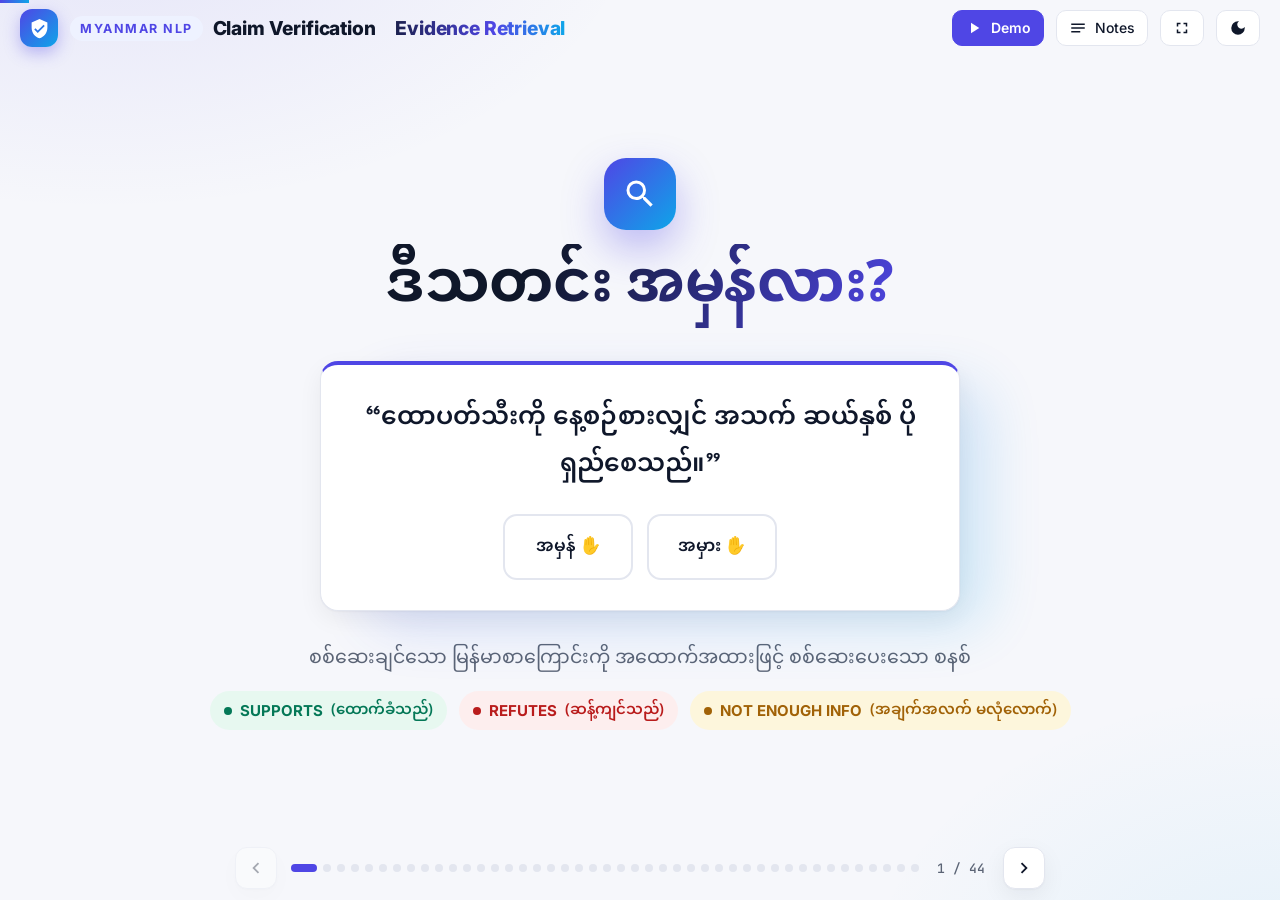
==== web/static/presentation.html @ 0f5d78f2 "update pipeline B slides" ====
<!doctype html>
<html lang="my">
<head>
  <meta charset="utf-8">
  <meta name="viewport" content="width=device-width, initial-scale=1">
  <title>Project Story · MNLP</title>
  <link rel="preconnect" href="https://fonts.googleapis.com">
  <link rel="preconnect" href="https://fonts.gstatic.com" crossorigin>
  <link href="https://fonts.googleapis.com/css2?family=Inter:wght@400;500;600;700;800&family=Noto+Sans+Myanmar:wght@400;500;600;700&family=JetBrains+Mono:wght@400;500&display=swap" rel="stylesheet">
  <link rel="icon" href="data:image/svg+xml,<svg xmlns='http://www.w3.org/2000/svg' viewBox='0 0 32 32'><rect width='32' height='32' rx='8' fill='%234f46e5'/><path d='M16 6l-8 3.5v5.2c0 4.8 3.4 9.3 8 10.3 4.6-1 8-5.5 8-10.3V9.5zm-1.8 13.4-3.4-3.4 1.2-1.2 2.2 2.2 5.4-5.4 1.2 1.2z' fill='white'/></svg>">
  <style>
    :root {
      --bg: #f6f7fb;
      --bg-glow-1: rgba(79, 70, 229, .10);
      --bg-glow-2: rgba(14, 165, 233, .08);
      --surface: #ffffff;
      --surface-2: #f1f3f9;
      --border: #e3e6ef;
      --text: #0f172a;
      --muted: #5b6475;
      --accent: #4f46e5;
      --accent-2: #0ea5e9;
      --accent-soft: #eef2ff;
      --sup: #047857;  --sup-bg: #e7f8f0;
      --ref: #b91c1c;  --ref-bg: #fdeeee;
      --nei: #a16207;  --nei-bg: #fdf6dc;
      --shadow: 0 1px 2px rgba(15, 23, 42, .04), 0 8px 24px rgba(15, 23, 42, .06);
      --radius: 18px;
      --mm: "Noto Sans Myanmar", "Myanmar Text", "Padauk", sans-serif;
      --mono: "JetBrains Mono", ui-monospace, Consolas, monospace;
      color-scheme: light;
    }
    @media (prefers-color-scheme: dark) {
      :root:not([data-theme="light"]) {
        --bg: #0b0e17; --bg-glow-1: rgba(129, 140, 248, .16); --bg-glow-2: rgba(56, 189, 248, .10);
        --surface: #141826; --surface-2: #1b2032; --border: #262c40;
        --text: #e8ebf4; --muted: #9aa3b8;
        --accent: #8b93ff; --accent-2: #38bdf8; --accent-soft: #1f2347;
        --sup: #34d399; --sup-bg: #0e2a22; --ref: #f87171; --ref-bg: #2c1518; --nei: #facc15; --nei-bg: #2a2410;
        --shadow: 0 1px 2px rgba(0, 0, 0, .3), 0 10px 30px rgba(0, 0, 0, .35);
        color-scheme: dark;
      }
    }
    :root[data-theme="dark"] {
      --bg: #0b0e17; --bg-glow-1: rgba(129, 140, 248, .16); --bg-glow-2: rgba(56, 189, 248, .10);
      --surface: #141826; --surface-2: #1b2032; --border: #262c40;
      --text: #e8ebf4; --muted: #9aa3b8;
      --accent: #8b93ff; --accent-2: #38bdf8; --accent-soft: #1f2347;
      --sup: #34d399; --sup-bg: #0e2a22; --ref: #f87171; --ref-bg: #2c1518; --nei: #facc15; --nei-bg: #2a2410;
      --shadow: 0 1px 2px rgba(0, 0, 0, .3), 0 10px 30px rgba(0, 0, 0, .35);
      color-scheme: dark;
    }

    * { box-sizing: border-box; }
    html, body { margin: 0; height: 100%; }
    body {
      font-family: Inter, var(--mm), system-ui, sans-serif;
      background: var(--bg);
      background-image:
        radial-gradient(900px 500px at 8% -10%, var(--bg-glow-1), transparent 60%),
        radial-gradient(700px 500px at 100% 110%, var(--bg-glow-2), transparent 60%);
      background-attachment: fixed;
      color: var(--text);
      font-size: 16px; line-height: 1.6;
      overflow: hidden;
      -webkit-font-smoothing: antialiased;
    }
    .mm, [lang="my"] { font-family: var(--mm); }
    svg { width: 1em; height: 1em; fill: currentColor; flex-shrink: 0; }
    a { color: inherit; }

    /* ---------- top bar ---------- */
    .topbar {
      position: fixed; inset: 0 0 auto 0; z-index: 20; height: 56px;
      display: flex; align-items: center; gap: 12px; padding: 0 20px;
    }
    .brand { display: flex; align-items: center; gap: 12px; min-width: 0; text-decoration: none; letter-spacing: -.01em; }
    .brand-mark { width: 38px; height: 38px; flex: none; border-radius: 12px; display: grid; place-items: center; color: #fff; font-size: 21px;
      background: linear-gradient(135deg, var(--accent), var(--accent-2)); box-shadow: 0 6px 16px rgba(79, 70, 229, .35); transition: transform .2s; }
    .brand:hover .brand-mark { transform: rotate(-6deg) scale(1.05); }
    .brand-text { display: flex; align-items: center; gap: 10px; min-width: 0; }
    .brand-tag { flex: none; font: 700 12.5px Inter, sans-serif; letter-spacing: .12em; text-transform: uppercase; color: var(--accent);
      padding: 5px 10px; border-radius: 999px; background: var(--accent-soft); }
    .brand-name { font: 800 clamp(17px, 1.5vw, 21px) Inter, sans-serif; white-space: nowrap; overflow: hidden; text-overflow: ellipsis;
      background: linear-gradient(90deg, var(--text) 0%, var(--text) 45%, var(--accent) 80%, var(--accent-2)); -webkit-background-clip: text; background-clip: text; color: transparent; }
    .brand-name i { font-style: normal; font-weight: 500; opacity: .7; }
    @media (max-width: 760px) { .brand-name { display: none; } }
    .topbar .spacer { flex: 1; }
    .tb-btn {
      height: 36px; min-width: 36px; padding: 0 12px; border-radius: 10px; border: 1px solid var(--border);
      background: var(--surface); color: var(--text); font: inherit; font-size: 14px; font-weight: 500;
      display: inline-flex; align-items: center; justify-content: center; gap: 8px; cursor: pointer; text-decoration: none;
      transition: border-color .15s, color .15s;
    }
    .tb-btn:hover { border-color: var(--accent); color: var(--accent); }
    .tb-btn.demo-btn { background: var(--accent); border-color: var(--accent); color: #fff; font-weight: 600; }
    .tb-btn.demo-btn:hover { color: #fff; filter: brightness(1.08); }
    .tb-btn[aria-pressed="true"] { background: var(--accent-soft); color: var(--accent); border-color: var(--accent); }
    .tb-btn svg { font-size: 18px; }
    .i-sun { display: none; }
    :root[data-theme="dark"] .i-sun { display: block; }
    :root[data-theme="dark"] .i-moon { display: none; }
    .hide-sm { display: inline; }

    /* ---------- progress ---------- */
    .progress { position: fixed; inset: 0 0 auto 0; height: 3px; z-index: 30; background: transparent; }
    .progress > i { display: block; height: 100%; width: 0; background: linear-gradient(90deg, var(--accent), var(--accent-2)); transition: width .4s ease; }

    /* ---------- deck ---------- */
    .deck { position: fixed; inset: 56px 0 64px 0; }
    .slide {
      position: absolute; inset: 0; overflow-y: auto; overscroll-behavior: contain;
      display: flex; padding: 16px 40px 24px;
      opacity: 0; visibility: hidden; transform: translateX(24px);
      transition: opacity .45s ease, transform .45s ease, visibility 0s linear .45s;
    }
    .slide.before { transform: translateX(-24px); }
    .slide.active { opacity: 1; visibility: visible; transform: none; transition: opacity .45s ease, transform .45s ease, visibility 0s; }
    .frame { width: 100%; min-width: 0; max-width: 1160px; margin: auto; overflow-wrap: anywhere; }

    .kicker {
      display: inline-flex; align-items: center; gap: 8px;
      font-size: 12px; font-weight: 700; letter-spacing: .12em; text-transform: uppercase; color: var(--accent);
      background: var(--accent-soft); padding: 6px 12px; border-radius: 999px; margin-bottom: 14px;
    }
    h1, h2, h3 { margin: 0; letter-spacing: -.01em; }
    h2.title { font-family: var(--mm); font-size: clamp(26px, 3.4vw, 42px); line-height: 1.55; font-weight: 700; margin-bottom: 8px; }
    .lead { font-family: var(--mm); color: var(--muted); font-size: clamp(16px, 1.5vw, 19px); line-height: 1.9; margin: 0 0 28px; max-width: 760px; }

    .card {
      background: var(--surface); border: 1px solid var(--border); border-radius: var(--radius);
      box-shadow: var(--shadow); padding: 22px;
    }
    .grid { display: grid; gap: 18px; }
    .g2 { grid-template-columns: repeat(2, minmax(0, 1fr)); }
    .g3 { grid-template-columns: repeat(3, minmax(0, 1fr)); }
    .g4 { grid-template-columns: repeat(4, minmax(0, 1fr)); }

    .ico {
      width: 48px; height: 48px; border-radius: 14px; display: grid; place-items: center; font-size: 24px;
      background: var(--accent-soft); color: var(--accent); flex: none;
    }
    .ico.sup { background: var(--sup-bg); color: var(--sup); }
    .ico.ref { background: var(--ref-bg); color: var(--ref); }
    .ico.nei { background: var(--nei-bg); color: var(--nei); }
    .card h3 { font-family: var(--mm); font-size: 18px; line-height: 1.8; font-weight: 700; margin: 12px 0 4px; }
    .card p { font-family: var(--mm); color: var(--muted); margin: 0; line-height: 1.9; }

    .label {
      display: inline-flex; align-items: center; gap: 8px; padding: 6px 14px; border-radius: 999px;
      font-family: var(--mm); font-weight: 600; font-size: 15px; line-height: 1.8;
    }
    .label::before { content: ""; width: 8px; height: 8px; border-radius: 50%; background: currentColor; }
    .label.sup { background: var(--sup-bg); color: var(--sup); }
    .label.ref { background: var(--ref-bg); color: var(--ref); }
    .label.nei { background: var(--nei-bg); color: var(--nei); }

    .pill { font-family: var(--mono); font-size: 12.5px; padding: 3px 9px; border-radius: 7px; background: var(--surface-2); border: 1px solid var(--border); white-space: nowrap; }
    .claim {
      font-family: var(--mm); font-size: clamp(18px, 2vw, 24px); font-weight: 600; line-height: 1.9;
    }
    .quote { font-family: var(--mm); line-height: 1.95; padding: 14px 18px; border-radius: 12px; background: var(--surface-2); }
    .callout {
      display: flex; gap: 16px; align-items: center; margin-top: 22px; padding: 18px 22px; border-radius: var(--radius);
      background: var(--accent-soft); color: var(--text); font-family: var(--mm); line-height: 1.9;
    }
    .callout .ico { background: var(--accent); color: #fff; }
    .meta { color: var(--muted); font-size: 14px; }

    /* ---------- slide 1: hero + question ---------- */
    .hero { text-align: center; padding: 20px 0; }
    .hero .badge-ico {
      width: 88px; height: 88px; margin: 6px auto 22px; border-radius: 26px; display: grid; place-items: center; font-size: 44px; color: #fff;
      background: linear-gradient(135deg, var(--accent), var(--accent-2)); box-shadow: 0 18px 40px rgba(79, 70, 229, .35);
    }
    .hero h1 { font-family: var(--mm); font-size: clamp(36px, 5vw, 64px); line-height: 1.5; font-weight: 700;
      background: linear-gradient(120deg, var(--text) 30%, var(--accent)); -webkit-background-clip: text; background-clip: text; color: transparent; }
    .hero .lead { margin: 10px auto 30px; text-align: center; }
    .label .en { font-family: Inter, sans-serif; font-weight: 700; }
    .hero .labels { display: flex; flex-wrap: wrap; gap: 12px; justify-content: center; }

    .hero-split { display: flex; flex-direction: column; align-items: center; gap: 30px; padding: 4px 0; }
    .hero-split .badge-ico { width: 72px; height: 72px; font-size: 36px; border-radius: 22px; margin: 4px auto 14px; }
    .hero-split h1 { font-size: clamp(34px, 4.6vw, 58px); }
    .hero-split .lead { margin: 0 auto 14px; }
    .hero-split .poll { width: 100%; max-width: 640px; }

    .poll { position: relative; text-align: center; }
    .poll::before { content: ""; position: absolute; inset: 10% -4% -6% 8%; border-radius: 28px; z-index: 0;
      background: linear-gradient(135deg, var(--accent), var(--accent-2)); opacity: .18; filter: blur(28px); }
    .poll .card { position: relative; z-index: 1; padding: 30px 28px; border-top: 4px solid var(--accent); }
    .poll .kicker { margin-bottom: 18px; }
    .poll .claim { font-size: clamp(19px, 2vw, 25px); }
    .votes { display: flex; gap: 14px; justify-content: center; margin-top: 24px; flex-wrap: wrap; }
    .vote {
      min-width: 130px; padding: 12px 20px; border-radius: 14px; border: 2px solid var(--border); background: var(--surface);
      font: 600 17px var(--mm); color: var(--text); cursor: pointer; transition: transform .15s, border-color .15s, background .15s;
    }
    .vote:hover { transform: translateY(-2px); }
    .vote.yes.on { border-color: var(--sup); background: var(--sup-bg); color: var(--sup); }
    .vote.no.on { border-color: var(--ref); background: var(--ref-bg); color: var(--ref); }
    .poll .hint { font-family: var(--mm); font-size: 14px; color: var(--muted); margin: 20px 0 0; }
    .slide.active .poll .card { animation: poll-in .7s .15s cubic-bezier(.2, .8, .2, 1) both; }
    @keyframes poll-in { from { opacity: 0; transform: translateY(16px); } to { opacity: 1; transform: none; } }
    @media (prefers-reduced-motion: reduce) { .slide.active .poll .card { animation: none; } }

    /* ---------- slide 2: feed ---------- */
    .feed { display: grid; grid-template-columns: minmax(0, 1.65fr) minmax(0, 1fr); gap: 56px; align-items: center; margin-top: 18px; }
    .feed-posts { display: grid; gap: 22px; }
    .fpost { display: flex; align-items: center; gap: 28px; padding: 24px 32px; border-radius: 14px; background: var(--surface-2);
      transition: transform .25s ease; }
    .fpost:hover { transform: translateX(4px); }
    .fpost-ico { width: 84px; height: 84px; border-radius: 50%; display: grid; place-items: center; flex: none; font-size: 40px;
      background: #1e2a4a; color: #f4b942; }
    .fpost-src { display: block; font: 600 15px Inter, var(--mm); color: var(--muted); }
    .fpost-claim { font-family: var(--mm); font-size: clamp(18px, 1.9vw, 23px); font-weight: 700; line-height: 1.9; }
    .feed-qs { list-style: none; margin: 0; padding: 0; display: grid; gap: 22px; }
    .feed-qs li { display: flex; align-items: center; gap: 22px; font-family: var(--mm); font-size: clamp(18px, 1.9vw, 23px); line-height: 1.7; }
    .feed-qs li::before { content: ""; width: 22px; height: 22px; border-radius: 50%; flex: none; background: var(--dot); }
    .feed-qs .sup { --dot: #2f9466; } .feed-qs .ref { --dot: #d65a40; } .feed-qs .nei { --dot: #6b7487; }
    .feed-note { margin: 34px 0 0; font-family: var(--mm); font-style: italic; font-size: 18px; line-height: 1.8; color: #b5761a; }
    :root[data-theme="dark"] .fpost-ico { background: #2a3760; }
    :root[data-theme="dark"] .feed-note { color: #e0a54a; }
    @media (max-width: 900px) { .feed { grid-template-columns: minmax(0, 1fr); gap: 32px; } }
    @media (max-width: 640px) { .fpost { padding: 16px; gap: 16px; } .fpost-ico { width: 60px; height: 60px; font-size: 28px; } }

    /* ---------- slide 5: steps ---------- */
    .steps { display: grid; grid-template-columns: repeat(4, minmax(0, 1fr)); gap: 18px; position: relative; }
    .step { position: relative; }
    .step .num {
      position: absolute; top: 16px; right: 18px; font: 800 34px var(--mm); color: var(--border); line-height: 1;
    }
    .step:not(:last-child)::after {
      content: ""; position: absolute; top: 46px; right: -16px; width: 14px; height: 14px; z-index: 2;
      border-top: 2px solid var(--accent); border-right: 2px solid var(--accent); transform: rotate(45deg);
    }

    /* ---------- slide 6: task ---------- */
    .task { display: grid; grid-template-columns: minmax(0, 1fr) auto minmax(0, 1.2fr); gap: 22px; align-items: center; }
    .task .inputs { display: grid; gap: 16px; }
    .task .engine {
      width: 110px; height: 110px; border-radius: 50%; display: grid; place-items: center; text-align: center;
      background: linear-gradient(135deg, var(--accent), var(--accent-2)); color: #fff; font: 700 16px var(--mm);
      box-shadow: 0 16px 36px rgba(79, 70, 229, .3);
    }
    .task .outputs { display: grid; gap: 12px; }
    .out { display: grid; grid-template-columns: 210px 1fr; gap: 18px; align-items: center; padding: 14px 18px; }
    .out .badge { padding: 8px 14px; border-radius: 8px; font: 800 17px Inter, sans-serif; letter-spacing: .02em; text-transform: uppercase; white-space: nowrap; }
    .out.sup .badge { background: var(--sup-bg); color: var(--sup); }
    .out.ref .badge { background: var(--ref-bg); color: var(--ref); }
    .out.nei .badge { background: var(--nei-bg); color: var(--nei); }
    .out .lbl { font-family: var(--mm); font-size: 17px; color: var(--text); }
    .tag { font-size: 11px; font-weight: 700; letter-spacing: .1em; text-transform: uppercase; color: var(--muted); }

    /* ---------- slide 7: data ---------- */
    .stat .big { font: 800 clamp(40px, 5vw, 60px) var(--mm); line-height: 1.9; padding: 4px 0 2px; margin-bottom: 4px;
      background: linear-gradient(120deg, var(--accent), var(--accent-2)); -webkit-background-clip: text; background-clip: text; color: transparent; }
    .stat .lbl { font-family: var(--mm); color: var(--muted); }
    .bars { display: grid; gap: 10px; }
    .bar { display: grid; grid-template-columns: 120px 1fr 32px; gap: 12px; align-items: center; font-family: var(--mm); }
    .bar .track { height: 12px; border-radius: 99px; background: var(--surface-2); overflow: hidden; }
    .bar .fill { height: 100%; border-radius: 99px; background: linear-gradient(90deg, var(--accent), var(--accent-2)); width: 0; transition: width 1s cubic-bezier(.2, .8, .2, 1); }
    .bar b { text-align: right; font-variant-numeric: tabular-nums; }

    /* ---------- data files (one per slide) ---------- */
    .pill.fn { font-size: .55em; vertical-align: middle; padding: 4px 12px; border-radius: 10px; color: var(--accent); background: var(--accent-soft); border-color: transparent; }
    .df { display: grid; grid-template-columns: minmax(0, 300px) minmax(0, 1fr); gap: 32px; align-items: center; margin-top: 18px; }
    .df-hero { text-align: center; padding: 36px 24px; }
    .df-ico { width: 104px; height: 104px; margin: 0 auto 14px; border-radius: 30px; display: grid; place-items: center; font-size: 52px; color: #fff;
      background: linear-gradient(135deg, var(--accent), var(--accent-2)); box-shadow: 0 16px 36px rgba(79, 70, 229, .3); }
    .df-hero.sup .df-ico { background: linear-gradient(135deg, #059669, #34d399); box-shadow: 0 16px 36px rgba(5, 150, 105, .3); }
    .df-hero.ref .df-ico { background: linear-gradient(135deg, #dc2626, #fb7185); box-shadow: 0 16px 36px rgba(220, 38, 38, .3); }
    .df-word { font: 700 30px var(--mm); line-height: 1.8; }
    .df-count { font-family: var(--mm); color: var(--muted); }
    .df-lead { font-family: var(--mm); font-size: clamp(19px, 2vw, 24px); font-weight: 600; line-height: 1.9; margin: 0 0 16px; }
    .df-pts { list-style: none; margin: 0; padding: 0; display: grid; gap: 10px; }
    .df-pts li { display: flex; gap: 12px; align-items: flex-start; font-family: var(--mm); font-size: 17px; line-height: 1.9; }
    .df-pts svg { color: var(--sup); font-size: 20px; margin-top: 7px; }
    .df-table { padding: 0; overflow-x: auto; }
    .df-table table { width: 100%; border-collapse: collapse; }
    .df-table th { text-align: left; font: 600 12.5px var(--mono); color: var(--accent); background: var(--accent-soft); padding: 10px 14px; white-space: nowrap; }
    .df-table td { font-family: var(--mm); font-size: 15px; line-height: 1.9; padding: 12px 14px; vertical-align: top; }
    .df-table td:first-child { font: 500 13px var(--mono); white-space: nowrap; }
    .df-table .q { font: 700 20px Inter; color: var(--ref); }
    .label.sm { padding: 0 8px; font-size: 11.5px; font-family: Inter; line-height: 1.9; white-space: nowrap; }
    .label.sm::before { width: 6px; height: 6px; }
    @media (max-width: 980px) { .df { grid-template-columns: minmax(0, 1fr); gap: 20px; } .df-hero { padding: 24px; } }

    /* ---------- slide 9: roadmap ---------- */
    .road { display: grid; grid-template-columns: repeat(3, minmax(0, 1fr)); gap: 18px; counter-reset: r; }
    .road .card { position: relative; padding-top: 26px; }
    .road .n { font: 800 13px Inter; letter-spacing: .1em; color: var(--accent); }
    .road h3 { font-family: Inter, var(--mm); font-size: 22px; }
    .road .sub { font-family: var(--mm); font-weight: 600; color: var(--text); margin-bottom: 4px; }

    /* ---------- slides 9-11: cases ---------- */
    .case { display: grid; grid-template-columns: minmax(0, 1fr) minmax(0, 1.25fr); gap: 18px; }
    .case .src { display: flex; align-items: center; gap: 12px; margin-bottom: 14px; }
    .case .src b { font-family: var(--mm); }
    .case .verdict { display: flex; flex-direction: column; gap: 14px; }
    .case .doc { display: flex; align-items: center; gap: 10px; flex-wrap: wrap; font-family: var(--mm); }
    .case .why { font-family: var(--mm); line-height: 1.9; padding: 14px 18px; border-radius: 12px; }
    .case .why.sup { background: var(--sup-bg); } .case .why.ref { background: var(--ref-bg); } .case .why.nei { background: var(--nei-bg); }
    .conf { display: flex; align-items: center; gap: 12px; }
    .conf .track { flex: 1; height: 8px; border-radius: 99px; background: var(--surface-2); overflow: hidden; }
    .conf .fill { height: 100%; border-radius: 99px; width: 0; transition: width 1s cubic-bezier(.2, .8, .2, 1); }
    .conf.sup .fill { background: var(--sup); } .conf.ref .fill { background: var(--ref); } .conf.nei .fill { background: var(--nei); }
    .conf span { font-family: var(--mono); font-size: 13px; }
    mark { background: var(--ref-bg); color: var(--ref); padding: 0 4px; border-radius: 4px; font-weight: 700; }
    mark.ok { background: var(--sup-bg); color: var(--sup); }

    /* ---------- slides 12-13: pipelines ---------- */
    .phead { display: flex; align-items: flex-start; justify-content: space-between; gap: 16px; flex-wrap: wrap; }
    .score { text-align: right; }
    .score .big { font: 800 44px Inter; line-height: 1; }
    .score.bad .big { color: var(--ref); } .score.good .big { color: var(--sup); }
    .flow { display: flex; gap: 0; align-items: stretch; margin: 6px 0 22px; overflow-x: auto; padding-bottom: 4px; }
    .flow .node { flex: 1; min-width: 120px; padding: 14px 14px; background: var(--surface); border: 1px solid var(--border); border-radius: 14px; box-shadow: var(--shadow); }
    .flow .node b { display: block; font-size: 13.5px; line-height: 1.4; }
    .flow .node > span { display: block; font-family: var(--mm); font-size: 13.5px; color: var(--muted); margin-top: 4px; }
    .flow .arrow { display: grid; place-items: center; color: var(--accent); font-size: 20px; padding: 0 4px; flex: none; }
    .vs { display: grid; gap: 12px; }
    .vs .row { display: flex; align-items: center; gap: 14px; justify-content: space-between; padding: 14px 18px; border-radius: 12px; background: var(--surface-2); }
    .vs .row .claim { font-size: 17px; }
    .nb-box { display: grid; grid-template-columns: minmax(0, 1fr) 160px; gap: 18px; align-items: center; }
    .nb-out { text-align: center; padding: 18px; border-radius: 14px; background: var(--ref-bg); color: var(--ref); font-family: var(--mm); font-weight: 700; }
    .nb-out svg { font-size: 28px; display: block; margin: 0 auto 6px; }
    .topk { display: grid; gap: 10px; }
    .topk .hit { display: grid; grid-template-columns: 26px 92px 1fr 48px; gap: 10px; align-items: center; }
    .topk .rank { width: 26px; height: 26px; border-radius: 8px; display: grid; place-items: center; font-weight: 700; font-size: 13px; background: var(--surface-2); }
    .topk .hit:first-child .rank { background: var(--accent); color: #fff; }
    .topk .track { height: 10px; border-radius: 99px; background: var(--surface-2); overflow: hidden; }
    .topk .fill { height: 100%; width: 0; border-radius: 99px; background: linear-gradient(90deg, var(--accent), var(--accent-2)); transition: width 1s cubic-bezier(.2, .8, .2, 1); }
    .topk .hit b { font-family: var(--mono); font-size: 13px; text-align: right; }
    .rules { list-style: none; margin: 0; padding: 0; display: grid; gap: 8px; counter-reset: rule; }
    .rules li { counter-increment: rule; display: grid; grid-template-columns: 28px 1fr; gap: 12px; align-items: center; font-family: var(--mm); line-height: 1.7; padding: 8px 12px; border-radius: 10px; background: var(--surface-2); }
    .rules li::before { content: counter(rule); width: 28px; height: 28px; border-radius: 8px; display: grid; place-items: center; background: var(--accent-soft); color: var(--accent); font: 700 13px Inter; }
    .sec-t { font-size: 12px; font-weight: 700; letter-spacing: .1em; text-transform: uppercase; color: var(--muted); margin: 0 0 12px; font-family: Inter, var(--mm); }

    /* ---------- slide 15: why hard ---------- */
    .hard .card { display: flex; flex-direction: column; }
    .hard .demo { margin: 14px 0; padding: 14px; border-radius: 12px; background: var(--surface-2); font-family: var(--mm); line-height: 1.9; }
    .hard .demo code { font-family: var(--mono); font-size: 12.5px; display: block; line-height: 1.7; color: var(--muted); }
    .hard .seg span { display: inline-block; padding: 0 6px; margin: 2px; border-radius: 6px; background: var(--accent-soft); color: var(--accent); }
    .hard .fix { margin-top: auto; display: flex; gap: 10px; align-items: flex-start; font-family: var(--mm); font-size: 14.5px; line-height: 1.8; padding: 12px 14px; border-radius: 12px; background: var(--sup-bg); color: var(--text); }
    .hard .fix svg { color: var(--sup); font-size: 18px; margin-top: 5px; }

    /* ---------- problem → goal (illustrated) ---------- */
    .pg { display: grid; grid-template-columns: minmax(0, 1fr) auto minmax(0, 1fr); gap: 18px; align-items: stretch; margin-top: 18px; }
    .pg-card { display: flex; flex-direction: column; padding: 0; overflow: hidden; transition: transform .3s ease, box-shadow .3s ease; }
    .pg-card:hover { transform: translateY(-4px); box-shadow: 0 2px 4px rgba(15, 23, 42, .05), 0 18px 40px rgba(15, 23, 42, .12); }
    .pg-art { padding: 14px; background: linear-gradient(180deg, var(--accent-soft), transparent); }
    .pg-card.prob .pg-art { background: linear-gradient(180deg, var(--ref-bg), transparent); }
    .pg-art img { display: block; width: 100%; max-width: 100%; height: auto; aspect-ratio: 1276 / 804; object-fit: contain;
      border-radius: 14px; background: #fff; box-shadow: 0 1px 2px rgba(15, 23, 42, .06), 0 8px 22px rgba(15, 23, 42, .08);
      transition: transform .5s ease; }
    .pg-card:hover .pg-art img { transform: scale(1.02); }
    .slide.active .pg-art img { animation: pg-in .7s cubic-bezier(.2, .8, .2, 1) both; }
    .slide.active .pg-card.goal .pg-art img { animation-delay: .15s; }
    @keyframes pg-in { from { opacity: 0; transform: translateY(10px) scale(.98); } to { opacity: 1; transform: none; } }
    .pg-body { padding: 16px 22px 22px; flex: 1; }
    .pg-tag { display: inline-flex; align-items: center; gap: 8px; font: 700 13px var(--mm); margin-bottom: 4px; padding: 2px 12px; border-radius: 999px; }
    .pg-tag svg { font-size: 16px; }
    .pg-card.prob .pg-tag { color: var(--ref); background: var(--ref-bg); } .pg-card.goal .pg-tag { color: var(--sup); background: var(--sup-bg); }
    .pg-body p { font-family: var(--mm); font-size: clamp(15px, 1.35vw, 17px); line-height: 2; margin: 6px 0 0; color: var(--text); }
    .pg-body p b { color: var(--accent); font-weight: 700; }
    .pg-arrow { display: grid; place-items: center; }
    .pg-arrow span { width: 52px; height: 52px; border-radius: 50%; display: grid; place-items: center; color: #fff; font-size: 26px;
      background: linear-gradient(135deg, var(--accent), var(--accent-2)); box-shadow: 0 12px 28px rgba(79, 70, 229, .3); }
    @media (prefers-reduced-motion: reduce) { .slide.active .pg-art img { animation: none; } .pg-card, .pg-art img { transition: none; } }
    @media (max-width: 900px) { .pg { grid-template-columns: minmax(0, 1fr); } .pg-arrow span { transform: rotate(90deg); } }

    .tau { font-family: "Cambria Math", Cambria, "Times New Roman", serif; font-style: italic; font-weight: inherit; text-transform: none; letter-spacing: 0; }
    /* ---------- RAG deep-dive (Part 2) ---------- */
    .rg-head { display: flex; align-items: flex-start; justify-content: space-between; gap: 16px 24px; margin-bottom: 18px; }
    .rg-head > div:first-child { flex: 1; min-width: 0; }
    .rg-head > .rg-stage, .rg-head > .rg-rag { flex: none; margin-top: 4px; }
    .rg-head .lead { margin-bottom: 0; max-width: none; }
    .rg-stage { display: inline-flex; gap: 4px; padding: 4px; border-radius: 999px; background: var(--surface); border: 1px solid var(--border); box-shadow: var(--shadow); }
    .rg-stage > span { font: 700 11px Inter, sans-serif; letter-spacing: .08em; text-transform: uppercase; padding: 6px 12px; border-radius: 999px; color: var(--muted); white-space: nowrap; }
    .rg-stage > span.on { color: #fff; background: linear-gradient(135deg, var(--accent), var(--accent-2)); }
    .rg-rag { display: inline-flex; gap: 8px; }
    .rg-rag span { width: 34px; height: 34px; border-radius: 50%; display: grid; place-items: center; font: 800 14px Inter, sans-serif; color: var(--muted); background: var(--surface); border: 1px solid var(--border); }
    .rg-rag span.on { color: #fff; border-color: transparent; background: linear-gradient(135deg, var(--accent), var(--accent-2)); box-shadow: 0 8px 20px rgba(79, 70, 229, .3); }
    .rg-grad { background: linear-gradient(120deg, var(--accent), var(--accent-2)); -webkit-background-clip: text; background-clip: text; color: transparent; }

    .rg-code { background: #0f172a; color: #e2e8f0; border-radius: var(--radius); padding: 18px 20px; font: 13px/1.75 var(--mono); white-space: pre; overflow-x: auto; box-shadow: var(--shadow); margin: 0; }
    .rg-code .c { color: #94a3b8; }
    .rg-code .k { color: #a5b4fc; }
    .rg-code .f { color: #7dd3fc; }
    .rg-code .r { color: #fca5a5; } .rg-code .s { color: #6ee7b7; } .rg-code .n { color: #fde68a; }
    .rg-code .file { display: block; color: #94a3b8; font-size: 11.5px; letter-spacing: .04em; margin-bottom: 8px; padding-bottom: 8px; border-bottom: 1px solid rgba(148, 163, 184, .2); }
    :root[data-theme="dark"] .rg-code { background: #070a12; border: 1px solid var(--border); }

    .rg-mini { font: 700 11px Inter, var(--mm); letter-spacing: .1em; text-transform: uppercase; color: var(--accent); margin-bottom: 6px; }
    .rg-mm { font-family: var(--mm); line-height: 1.9; }

    /* 1 · intro */
    .rg-intro { display: grid; grid-template-columns: minmax(0, 1.1fr) minmax(0, 1fr); gap: 48px; align-items: center; }
    .rg-intro h1 { font-size: clamp(38px, 5.4vw, 66px); line-height: 1.12; font-weight: 800; letter-spacing: -.025em; margin: 8px 0 0; }
    .rg-intro h1 .rg-grad { display: inline-block; }
    .rg-letters { display: grid; gap: 16px; }
    .rg-letter { display: flex; align-items: center; gap: 18px; padding: 16px 20px; }
    .rg-letter .big { width: 64px; height: 64px; flex: none; border-radius: 20px; display: grid; place-items: center; color: #fff; font: 800 30px Inter, sans-serif;
      background: linear-gradient(135deg, var(--accent), var(--accent-2)); box-shadow: 0 12px 28px rgba(79, 70, 229, .28); }
    .rg-letter b { display: block; font-family: var(--mm); font-size: 17px; line-height: 1.8; }
    .rg-letter div > span { display: block; font-family: var(--mm); color: var(--muted); font-size: 14.5px; line-height: 1.8; }
    .slide.active .rg-letter { animation: rg-up .6s cubic-bezier(.2, .8, .2, 1) both; }
    .slide.active .rg-letter:nth-child(2) { animation-delay: .1s; } .slide.active .rg-letter:nth-child(3) { animation-delay: .2s; }
    @keyframes rg-up { from { opacity: 0; transform: translateY(12px); } to { opacity: 1; transform: none; } }

    /* 2 · four steps */
    .rg-steps { display: grid; grid-template-columns: repeat(4, minmax(0, 1fr)); gap: 18px; margin-top: 8px; }
    .rg-step { position: relative; padding: 20px; }
    .rg-step .top { display: flex; justify-content: space-between; align-items: center; margin-bottom: 10px; }
    .rg-step .no { width: 30px; height: 30px; border-radius: 10px; display: grid; place-items: center; font: 800 14px Inter; background: var(--accent-soft); color: var(--accent); }
    .rg-step .task { font: 700 10.5px Inter; letter-spacing: .12em; color: var(--muted); padding: 3px 8px; border-radius: 6px; background: var(--surface-2); }
    .rg-step h3 { font: 700 19px Inter, var(--mm); margin: 0 0 4px; line-height: 1.5; }
    .rg-step p { margin: 0; }
    .rg-step:not(:last-child)::after { content: ""; position: absolute; top: 50%; right: -15px; width: 12px; height: 12px; z-index: 2;
      border-top: 2px solid var(--accent); border-right: 2px solid var(--accent); transform: translateY(-50%) rotate(45deg); }
    .rg-step.hot { background: linear-gradient(135deg, var(--accent), var(--accent-2)); border-color: transparent; color: #fff; }
    .rg-step.hot p, .rg-step.hot .task { color: rgba(255, 255, 255, .85); }
    .rg-step.hot .task { background: rgba(255, 255, 255, .18); }
    .rg-step.hot .no { background: rgba(255, 255, 255, .22); color: #fff; }
    .rg-example { display: flex; align-items: center; gap: 18px; margin-top: 26px; padding: 20px 24px; }
    .rg-example .claim { font-size: clamp(19px, 2vw, 24px); }

    /* section dividers */
    .rg-sec { display: grid; grid-template-columns: minmax(0, 1.2fr) minmax(0, 1fr); gap: 44px; align-items: center; }
    .rg-sec.solo { grid-template-columns: minmax(0, 1fr); }
    .rg-sec .num { font: 800 clamp(64px, 9vw, 120px) Inter, sans-serif; line-height: 1; letter-spacing: -.04em; }
    .rg-sec h2 { font: 800 clamp(36px, 5vw, 60px) Inter, sans-serif; letter-spacing: -.02em; margin: 6px 0 10px; }
    .rg-sec .lead { margin-bottom: 18px; }
    .rg-sec .rg-rag { margin-bottom: 22px; }
    .rg-shot { padding: 10px; }
    .rg-shot img { display: block; width: 100%; height: auto; border-radius: 12px; background: #fff; }
    .rg-list { list-style: none; margin: 0; padding: 0; display: grid; gap: 12px; counter-reset: rgl; }
    .rg-list li { counter-increment: rgl; display: flex; align-items: center; gap: 14px; padding: 14px 18px; font-family: var(--mm); font-size: 16.5px; line-height: 1.8; }
    .rg-list li::before { content: counter(rgl); width: 32px; height: 32px; flex: none; border-radius: 10px; display: grid; place-items: center;
      font: 800 14px Inter; color: #fff; background: linear-gradient(135deg, var(--accent), var(--accent-2)); }
    .rg-formula { display: flex; flex-wrap: wrap; align-items: center; gap: 10px; margin-top: 30px; }
    .rg-formula .chip { padding: 10px 18px; border-radius: 12px; background: var(--surface); border: 1px solid var(--border); box-shadow: var(--shadow); font: 600 14.5px Inter; }
    .rg-formula .op { font: 700 20px Inter; color: var(--accent); }
    .rg-formula .chip.out { color: #fff; border-color: transparent; background: linear-gradient(135deg, var(--accent), var(--accent-2)); }

    /* 4 · cosine */
    .rg-two { display: grid; grid-template-columns: minmax(0, 1.05fr) minmax(0, 1fr); gap: 18px; align-items: stretch; }
    .rg-stack { display: grid; gap: 14px; align-content: start; }
    .rg-vec { display: flex; flex-direction: column; }
    .rg-vec svg { width: 100%; height: auto; flex: 1; fill: none; }
    .rg-vec .ax { stroke: var(--border); stroke-width: 1.5; }
    .rg-vec .v1 { stroke: var(--accent); } .rg-vec .v2 { stroke: var(--sup); } .rg-vec .v3 { stroke: var(--muted); }
    .rg-vec .v1, .rg-vec .v2, .rg-vec .v3 { stroke-width: 3; stroke-linecap: round; }
    .rg-vec .h1 { fill: var(--accent); } .rg-vec .h2 { fill: var(--sup); } .rg-vec .h3 { fill: var(--muted); }
    .rg-vec text { font: 600 13px Inter, sans-serif; }
    .rg-vec .t1 { fill: var(--accent); } .rg-vec .t2 { fill: var(--sup); } .rg-vec .t3 { fill: var(--muted); }
    .rg-vec .arc { stroke: var(--accent-2); stroke-width: 1.5; stroke-dasharray: 4 4; }
    .rg-vec .o { fill: var(--text); }
    .slide.active .rg-vec .v1, .slide.active .rg-vec .v2, .slide.active .rg-vec .v3 { stroke-dasharray: 400; animation: rg-draw 1s ease both; }
    .slide.active .rg-vec .v2 { animation-delay: .15s; } .slide.active .rg-vec .v3 { animation-delay: .3s; }
    @keyframes rg-draw { from { stroke-dashoffset: 400; } to { stroke-dashoffset: 0; } }
    .rg-eq { background: var(--accent-soft); border-color: transparent; box-shadow: none; }
    .rg-eq .math { font: 600 clamp(15px, 1.5vw, 19px) var(--mono); color: var(--text); margin: 6px 0 10px; overflow-x: auto; white-space: nowrap; }
    .rg-eq p { font-size: 14.5px; }
    .rg-note { display: flex; gap: 14px; align-items: flex-start; padding: 16px 18px; }
    .rg-note .ico { width: 40px; height: 40px; font-size: 20px; border-radius: 12px; }
    .rg-note p { font-size: 15px; }

    /* 5 · top-k */
    .rg-chart .sec-t { margin-bottom: 18px; }
    .rg-hbars { display: grid; gap: 16px; }
    .rg-hbar { display: grid; grid-template-columns: 82px 1fr 52px; gap: 12px; align-items: center; }
    .rg-hbar .track { height: 30px; border-radius: 10px; background: var(--surface-2); overflow: hidden; }
    .rg-hbar .rg-fill { height: 100%; width: 0; border-radius: 10px; background: color-mix(in srgb, var(--muted) 45%, transparent); transition: width 1s cubic-bezier(.2, .8, .2, 1); }
    .rg-hbar.top .rg-fill { background: linear-gradient(90deg, var(--accent), var(--accent-2)); }
    .rg-hbar b { font: 700 14px var(--mono); text-align: right; }
    .rg-hbar.top b { color: var(--accent); }
    .rg-ok { display: flex; gap: 10px; align-items: center; margin-top: 18px; padding: 12px 14px; border-radius: 12px; background: var(--sup-bg); color: var(--sup); font: 600 15px var(--mm); line-height: 1.8; }
    .rg-ok svg { font-size: 20px; }
    .rg-docs { display: grid; gap: 10px; }
    .rg-doc { display: grid; grid-template-columns: 34px 1fr; gap: 14px; align-items: start; padding: 14px 16px; }
    .rg-doc .rk { width: 34px; height: 34px; border-radius: 10px; display: grid; place-items: center; font: 800 15px Inter; background: var(--surface-2); color: var(--muted); }
    .rg-doc.win { border-color: var(--accent); box-shadow: 0 0 0 3px var(--accent-soft), var(--shadow); }
    .rg-doc.win .rk { background: linear-gradient(135deg, var(--accent), var(--accent-2)); color: #fff; }
    .rg-doc .id { font: 600 12px var(--mono); color: var(--muted); }
    .rg-doc p { color: var(--text); font-size: 15px; line-height: 1.85; }
    .rg-doc mark { background: var(--accent-soft); color: var(--accent); }

    /* 6 · threshold */
    .rg-why { display: grid; grid-template-columns: repeat(2, minmax(0, 1fr)); gap: 18px; margin-bottom: 18px; }
    .rg-why .card { display: flex; gap: 14px; align-items: flex-start; padding: 18px; }
    .rg-why .ico { width: 42px; height: 42px; font-size: 21px; border-radius: 12px; }
    .rg-why p { font-size: 15px; }
    .rg-line { position: relative; padding: 0; overflow: hidden; }
    .rg-zones { position: relative; height: 230px; display: grid; grid-template-columns: 48% 52%; }
    .rg-zones .z { padding: 14px 18px; font: 700 11.5px Inter, var(--mm); letter-spacing: .1em; text-transform: uppercase; }
    .rg-zones .z.nei { background: var(--nei-bg); color: var(--nei); }
    .rg-zones .z.ev { background: var(--accent-soft); color: var(--accent); }
    .rg-tau { position: absolute; top: 0; bottom: 0; left: 48%; border-left: 2px dashed var(--accent); }
    .rg-tau > span { position: absolute; top: 44px; left: 8px; font: 700 13px var(--mono); color: var(--accent); white-space: nowrap; }
    .rg-axis { position: absolute; left: 0; right: 0; top: 150px; height: 2px; background: var(--text); opacity: .7; }
    .rg-pt { position: absolute; top: 150px; transform: translate(-50%, -50%); }
    .rg-pt i { display: block; width: 18px; height: 18px; border-radius: 50%; border: 3px solid var(--surface); box-shadow: 0 0 0 1px var(--border), 0 4px 10px rgba(15, 23, 42, .2); }
    .rg-pt.p1 i { background: var(--nei); } .rg-pt.p2 i { background: var(--accent); } .rg-pt.p3 i { background: var(--ref); }
    .rg-pt .up, .rg-pt .dn { position: absolute; left: 50%; transform: translateX(-50%); text-align: center; white-space: nowrap; }
    .rg-pt .up { bottom: 26px; font: 600 13px/1.7 var(--mm); }
    .rg-pt .dn { top: 24px; font: 600 12px/1.5 var(--mono); color: var(--muted); }
    .rg-pt .dn b { display: block; font-size: 14px; color: var(--text); }
    .rg-pt.p1 .up { color: var(--nei); } .rg-pt.p2 .up { color: var(--accent); } .rg-pt.p3 .up { color: var(--ref); }
    .slide.active .rg-pt { animation: rg-pop .5s cubic-bezier(.2, .8, .2, 1) both; }
    .slide.active .rg-pt.p2 { animation-delay: .15s; } .slide.active .rg-pt.p3 { animation-delay: .3s; }
    @keyframes rg-pop { from { opacity: 0; transform: translate(-50%, -30%); } to { opacity: 1; transform: translate(-50%, -50%); } }
    .rg-ticks { display: flex; justify-content: space-between; padding: 8px 2px 10px; font: 500 12px var(--mono); color: var(--muted); }

    /* 7 · metrics */
    .rg-stats { display: grid; grid-template-columns: repeat(3, minmax(0, 1fr)); gap: 18px; }
    .rg-stat .k { font: 800 13px Inter; letter-spacing: .1em; color: var(--accent); }
    .rg-stat .v { font: 800 clamp(40px, 4.6vw, 58px) Inter, sans-serif; letter-spacing: -.02em; line-height: 1.15; margin: 4px 0 2px; }
    .rg-stat .s { font: 500 13px var(--mm); color: var(--muted); }
    .rg-stat p { margin-top: 10px; color: var(--text); font-size: 15px; }
    .rg-stat.lead-card { background: linear-gradient(135deg, var(--accent), var(--accent-2)); border-color: transparent; color: #fff; }
    .rg-stat.lead-card .k, .rg-stat.lead-card .s, .rg-stat.lead-card p { color: rgba(255, 255, 255, .9); }
    .rg-mrr { display: grid; grid-template-columns: minmax(0, 1fr) minmax(0, 1.2fr); gap: 18px; margin-top: 18px; align-items: stretch; }
    .rg-ranks { display: grid; grid-template-columns: repeat(4, minmax(0, 1fr)); gap: 10px; }
    .rg-ranks div { text-align: center; }
    .rg-ranks small { display: block; font: 500 13px var(--mm); color: var(--muted); margin-bottom: 6px; }
    .rg-ranks b { display: block; padding: 12px 0; border-radius: 12px; font: 800 20px Inter; background: var(--surface-2); }
    .rg-ranks div:first-child b { color: #fff; background: linear-gradient(135deg, var(--accent), var(--accent-2)); }
    .rg-mrr .rg-code { display: flex; align-items: center; justify-content: center; white-space: normal; font-size: clamp(16px, 1.4vw, 20px); font-weight: 600; line-height: 1.6; text-align: center; }

    /* 9 · augmentation */
    .rg-aug { display: grid; grid-template-columns: minmax(0, 1fr) auto minmax(0, 1.4fr); gap: 18px; align-items: stretch; margin-top: 6px; }
    .rg-aug .plus { align-self: center; width: 52px; height: 52px; border-radius: 50%; display: grid; place-items: center; color: #fff; font: 700 28px Inter;
      background: linear-gradient(135deg, var(--accent), var(--accent-2)); box-shadow: 0 12px 28px rgba(79, 70, 229, .3); }
    .rg-aug .card { padding: 24px; }
    .rg-aug .claim { font-size: clamp(18px, 1.9vw, 22px); }
    .rg-sent { font-family: var(--mm); font-size: 17px; line-height: 1.95; padding: 12px 16px; border-radius: 12px; background: var(--surface-2); }
    .rg-sent + .rg-sent { margin-top: 10px; }
    .rg-sent.key { background: var(--sup-bg); }
    .rg-aug .card.c { background: var(--ref-bg); border-color: transparent; }

    /* 11 · rules */
    .rg-rules { display: grid; grid-template-columns: minmax(0, 1.6fr) minmax(0, 1fr); gap: 18px; align-items: start; }
    .rg-table { padding: 0; overflow: hidden; }
    .rg-table table { width: 100%; border-collapse: collapse; }
    .rg-table th { text-align: left; font: 700 12px Inter, var(--mm); letter-spacing: .04em; color: var(--accent); background: var(--accent-soft); padding: 11px 14px; }
    .rg-table td { font-family: var(--mm); font-size: 14.5px; line-height: 1.8; padding: 10px 14px; border-top: 1px solid var(--border); vertical-align: middle; }
    .rg-table td.n { width: 44px; }
    .rg-table td.n span { width: 26px; height: 26px; border-radius: 8px; display: grid; place-items: center; font: 700 12.5px Inter; background: var(--surface-2); }
    .rg-table tr.hit td { background: var(--accent-soft); }
    .rg-table tr.hit td.n span { background: linear-gradient(135deg, var(--accent), var(--accent-2)); color: #fff; }
    .rg-table .label.sm { font-size: 11px; }

    /* 12 · explanation */
    .rg-expl { display: grid; gap: 12px; }
    .rg-row { display: grid; grid-template-columns: 52px 200px 1fr; gap: 18px; align-items: center; padding: 16px 20px; }
    .rg-row .ico { width: 44px; height: 44px; font-size: 22px; border-radius: 13px; }
    .rg-row b { display: block; font: 700 16px var(--mm); line-height: 1.7; }
    .rg-row small { display: block; font: 500 13px var(--mm); color: var(--muted); line-height: 1.7; }
    .rg-row .say { font-family: var(--mm); font-size: 16.5px; line-height: 1.95; }
    .rg-row.final { background: var(--ref-bg); border-color: transparent; }
    .rg-row.final .say { font: 800 20px Inter, var(--mm); color: var(--ref); }
    .slide.active .rg-row { animation: rg-up .5s cubic-bezier(.2, .8, .2, 1) both; }
    .slide.active .rg-row:nth-child(2) { animation-delay: .08s; } .slide.active .rg-row:nth-child(3) { animation-delay: .16s; } .slide.active .rg-row:nth-child(4) { animation-delay: .24s; }

    /* 13 · NB vs RAG */
    .rg-cmp { display: grid; grid-template-columns: minmax(0, .9fr) minmax(0, 1.25fr); gap: 18px; align-items: start; }
    .rg-cols { display: flex; justify-content: space-around; align-items: flex-end; gap: 18px; height: 170px; padding: 0 6px; border-bottom: 2px solid var(--border); }
    .rg-grp { display: flex; align-items: flex-end; gap: 8px; height: 100%; }
    .rg-col { width: 44px; height: 100%; display: flex; flex-direction: column; justify-content: flex-end; align-items: center; }
    .rg-col b { font: 700 12.5px var(--mono); margin-bottom: 4px; }
    .rg-col .rg-fill { width: 100%; height: 0; border-radius: 8px 8px 0 0; background: color-mix(in srgb, var(--muted) 45%, transparent); transition: height 1s cubic-bezier(.2, .8, .2, 1); }
    .rg-col.rag .rg-fill { background: linear-gradient(180deg, var(--accent-2), var(--accent)); }
    .rg-col.rag b { color: var(--accent); }
    .rg-xl { display: flex; justify-content: space-around; font: 600 13px Inter; color: var(--muted); padding-top: 8px; }
    .rg-legend { display: flex; gap: 16px; justify-content: center; margin-top: 10px; font: 500 12.5px Inter; color: var(--muted); }
    .rg-legend span::before { content: ""; display: inline-block; width: 10px; height: 10px; border-radius: 3px; margin-right: 6px; background: color-mix(in srgb, var(--muted) 45%, transparent); }
    .rg-legend span.rag::before { background: var(--accent); }
    .rg-cm { width: 100%; border-collapse: separate; border-spacing: 4px; margin-top: 4px; }
    .rg-cm th { font: 700 11px Inter; color: var(--muted); letter-spacing: .04em; padding: 4px; text-align: center; }
    .rg-cm th:first-child { text-align: left; }
    .rg-cm td { text-align: center; padding: 8px 0; border-radius: 8px; background: var(--surface-2); font: 600 14px var(--mono); color: var(--muted); }
    .rg-cm td.d { background: var(--sup-bg); color: var(--sup); font-weight: 800; }
    .rg-cm td.x { background: var(--ref-bg); color: var(--ref); font-weight: 800; }
    .rg-vs td.b, .rg-vs th.b { background: var(--accent-soft); }
    .rg-vs th.b { color: #fff; background: linear-gradient(135deg, var(--accent), var(--accent-2)); }
    .rg-vs th.a { color: var(--muted); background: var(--surface-2); }
    .rg-vs td:first-child { font-weight: 700; color: var(--text); }
    .rg-vs tr:last-child td { font: 800 15px Inter, var(--mm); }
    .rg-vs tr:last-child td.b { color: var(--accent); }
    .rg-vs tr:last-child td.a { color: var(--ref); }

    /* 14 · limitations */
    .rg-fails { display: grid; grid-template-columns: repeat(2, minmax(0, 1fr)); gap: 18px; }
    .rg-fail { display: flex; flex-direction: column; gap: 14px; padding: 24px; }
    .rg-flip { display: inline-flex; align-items: center; gap: 8px; align-self: flex-start; }
    .rg-flip svg { color: var(--muted); }
    .rg-fail .claim { font-size: clamp(17px, 1.7vw, 20px); }
    .rg-fail .why { font-family: var(--mm); color: var(--muted); line-height: 1.95; margin: 0; }
    .rg-lesson { margin-top: auto; display: flex; gap: 12px; align-items: flex-start; padding: 14px 16px; border-radius: 12px; background: var(--accent-soft); font: 600 15.5px var(--mm); line-height: 1.85; color: var(--text); }
    .rg-lesson svg { color: var(--accent); font-size: 20px; margin-top: 5px; }

    /* 15–16 · quiz */
    .rg-quiz { display: grid; grid-template-columns: repeat(6, minmax(0, 1fr)); gap: 16px; }
    .rg-q { grid-column: span 2; padding: 18px; display: flex; flex-direction: column; }
    .rg-q:nth-child(4) { grid-column: 2 / span 2; }
    .rg-q .qh { display: flex; gap: 12px; align-items: flex-start; margin-bottom: 12px; }
    .rg-q .qn { flex: none; padding: 2px 10px; border-radius: 9px; font: 800 14px Inter; color: #fff; background: linear-gradient(135deg, var(--accent), var(--accent-2)); line-height: 1.9; }
    .rg-q .qt { font: 700 15.5px var(--mm); line-height: 1.85; }
    .rg-opts { list-style: none; margin: 0; padding: 0; display: grid; gap: 6px; }
    .rg-opts li { display: flex; gap: 10px; align-items: flex-start; padding: 6px 10px; border-radius: 10px; border: 1px solid transparent; font: 14px/1.8 var(--mm); color: var(--muted); }
    .rg-opts li b { font: 700 13px Inter; color: var(--accent); line-height: 1.9; }
    .rg-quiz.ask .rg-opts li { cursor: pointer; background: var(--surface-2); transition: border-color .15s, background .15s, color .15s; }
    .rg-quiz.ask .rg-opts li:hover { border-color: var(--accent); color: var(--text); }
    .rg-quiz.ask .rg-opts li.picked { border-color: var(--accent); background: var(--accent-soft); color: var(--text); }
    .rg-opts li.right { background: var(--sup-bg); border-color: var(--sup); color: var(--text); font-weight: 600; }
    .rg-opts li.right b { color: var(--sup); }
    .rg-opts li.right::after { content: "✓"; margin-left: auto; color: var(--sup); font: 800 15px Inter; line-height: 1.9; }
    .rg-because { margin-top: auto; padding-top: 12px; font: 13.5px/1.85 var(--mm); color: var(--text); }
    .rg-because > span { display: block; padding: 8px 12px; border-radius: 10px; background: var(--accent-soft); }

    @media (max-width: 980px) {
      .rg-intro, .rg-sec, .rg-two, .rg-rules, .rg-cmp, .rg-mrr { grid-template-columns: minmax(0, 1fr); }
      .rg-steps { grid-template-columns: repeat(2, minmax(0, 1fr)); }
      .rg-step::after { display: none; }
      .rg-quiz { grid-template-columns: repeat(2, minmax(0, 1fr)); }
      .rg-q, .rg-q:nth-child(4) { grid-column: auto; }
      .rg-aug { grid-template-columns: minmax(0, 1fr); }
      .rg-aug .plus { justify-self: center; }
    }
    @media (max-width: 640px) {
      .rg-steps, .rg-stats, .rg-why, .rg-fails, .rg-quiz { grid-template-columns: minmax(0, 1fr); }
      .rg-head { flex-wrap: wrap; }
      .rg-row { grid-template-columns: 44px 1fr; }
      .rg-row .say { grid-column: 1 / -1; }
      .rg-stage > span { padding: 5px 8px; font-size: 10px; }
      .rg-zones .z { font-size: 10px; padding: 10px; }
      .rg-pt .up { font-size: 11px; }
    }
    @media (prefers-reduced-motion: reduce) {
      .slide.active .rg-letter, .slide.active .rg-row, .slide.active .rg-pt, .slide.active .rg-vec .v1, .slide.active .rg-vec .v2, .slide.active .rg-vec .v3 { animation: none; }
      .rg-hbar .rg-fill, .rg-col .rg-fill { transition: none; }
    }

    /* ---------- Pipeline A deep-dive (Part 1) ---------- */
    .pa-hero h1 { font: 800 clamp(48px, 7vw, 92px) Inter, sans-serif; letter-spacing: -.035em; line-height: 1.05; margin: 6px 0 8px; }
    .pa-hero .sub { font: 500 clamp(17px, 1.7vw, 22px) Inter, sans-serif; color: var(--muted); margin: 0 0 34px; }
    .pa-flow { display: grid; grid-template-columns: repeat(5, minmax(0, 1fr)); gap: 18px; }
    .pa-node { position: relative; padding: 18px; display: flex; flex-direction: column; gap: 6px; }
    .pa-node .tag { font: 700 11px Inter; letter-spacing: .08em; text-transform: uppercase; color: var(--accent); }
    .pa-node b { font: 700 16px/1.35 Inter, sans-serif; }
    .pa-node span { margin-top: auto; padding-top: 10px; border-top: 1px dashed var(--border); font: 500 12.5px Inter; color: var(--muted); }
    .pa-node:not(:last-child)::after { content: ""; position: absolute; top: 50%; right: -15px; width: 12px; height: 12px; z-index: 2;
      border-top: 2px solid var(--accent); border-right: 2px solid var(--accent); transform: translateY(-50%) rotate(45deg); }
    .pa-node.last { background: linear-gradient(135deg, var(--accent), var(--accent-2)); border-color: transparent; color: #fff; }
    .pa-node.last .tag, .pa-node.last span { color: rgba(255, 255, 255, .88); border-color: rgba(255, 255, 255, .3); }
    .slide.active .pa-node { animation: rg-up .55s cubic-bezier(.2, .8, .2, 1) both; }
    .slide.active .pa-node:nth-child(2) { animation-delay: .07s; } .slide.active .pa-node:nth-child(3) { animation-delay: .14s; }
    .slide.active .pa-node:nth-child(4) { animation-delay: .21s; } .slide.active .pa-node:nth-child(5) { animation-delay: .28s; }

    .pa-concept { display: grid; grid-template-columns: minmax(0, 1.3fr) minmax(0, 1fr); gap: 40px; align-items: center; }
    .pa-concept h2 { font: 800 clamp(34px, 4.6vw, 58px) Inter, sans-serif; letter-spacing: -.025em; line-height: 1.12; margin: 8px 0 14px; }
    .pa-concept .lead { margin: 0; }
    .pa-art { display: flex; align-items: center; justify-content: center; gap: 18px; }
    .pa-art .tile { width: 132px; height: 132px; border-radius: 34px; display: grid; place-items: center; font-size: 64px; color: #fff;
      background: linear-gradient(135deg, var(--accent), var(--accent-2)); box-shadow: 0 18px 40px rgba(79, 70, 229, .3); }
    .pa-art .tile.alt { background: var(--surface); color: var(--accent); border: 1px solid var(--border); box-shadow: var(--shadow); }
    .pa-art .plus { font: 800 34px Inter; color: var(--accent); }

    .pa-grid { display: grid; grid-template-columns: minmax(0, 1.15fr) minmax(0, 1fr); gap: 18px; align-items: start; }
    .pa-ba td:nth-child(2) { color: var(--ref); }
    .pa-ba td:nth-child(3) { color: var(--sup); font-weight: 600; }
    .pa-ba td:nth-child(2), .pa-ba td:nth-child(3) { font-size: 17px; white-space: nowrap; }
    .pa-ba td:first-child { font-family: Inter, var(--mm); font-size: 14px; }
    .pa-nfc { background: var(--accent-soft); border-color: transparent; box-shadow: none; font: 13.5px/1.85 var(--mono), var(--mm); }
    .pa-nfc ol { margin: 6px 0 8px; padding-left: 20px; }
    .pa-nfc .warn { color: var(--ref); font-weight: 700; }
    .pa-nfc code { font-family: var(--mono), var(--mm); font-size: 12.5px; display: block; overflow-x: auto; white-space: nowrap; color: var(--muted); }

    .pa-toks { display: flex; flex-wrap: wrap; gap: 8px; align-items: center; }
    .pa-tok { font: 500 17px/1.8 var(--mm); padding: 4px 14px; border-radius: 10px; background: var(--surface); border: 1px solid var(--border); box-shadow: 0 1px 2px rgba(15, 23, 42, .05); }
    .pa-tok.en { font-family: Inter, sans-serif; }
    .pa-tok.hl { background: var(--accent-soft); border-color: var(--accent); color: var(--accent); font-weight: 700; }
    .pa-tok.num { background: var(--nei-bg); border-color: var(--nei); color: var(--nei); font-weight: 700; }
    .pa-tok.drop { background: var(--ref-bg); border-color: transparent; color: var(--ref); text-decoration: line-through; opacity: .85; }
    .pa-arrow { color: var(--accent); font-size: 22px; display: inline-grid; }
    .pa-count { font: 800 18px Inter, sans-serif; padding: 6px 16px; border-radius: 12px; color: #fff; background: linear-gradient(135deg, var(--accent), var(--accent-2)); white-space: nowrap; }
    .pa-seg { padding: 20px 22px; }
    .pa-seg + .pa-seg { margin-top: 16px; }
    .pa-seg .sec-t { margin-bottom: 12px; }
    .pa-sent { display: inline-block; font: 600 19px/1.9 var(--mm); padding: 6px 16px; border-radius: 12px; background: var(--surface-2); margin-bottom: 14px; }
    .pa-rules { display: grid; grid-template-columns: repeat(2, minmax(0, 1fr)); gap: 12px; margin-bottom: 14px; }
    .pa-rule { padding: 12px 16px; border-radius: 12px; background: var(--surface-2); font: 14.5px/1.85 Inter, var(--mm); }
    .pa-rule .rg-mini { margin-bottom: 2px; }
    .pa-rule p { margin: 0; color: var(--muted); font-family: var(--mm); }
    .pa-rule em { font-style: normal; color: var(--ref); font-weight: 700; }

    .pa-filter { display: grid; grid-template-columns: minmax(0, 1.2fr) minmax(0, 1fr) minmax(0, .8fr); gap: 18px; margin-top: 18px; align-items: stretch; }
    .pa-filter ul { list-style: none; margin: 0; padding: 0; display: grid; gap: 6px; }
    .pa-filter li { font: 15px/1.85 var(--mm); padding: 6px 12px; border-radius: 10px; background: var(--surface-2); }
    .pa-filter .keep li { background: var(--sup-bg); color: var(--text); }
    .pa-ba-stat { display: flex; flex-direction: column; justify-content: center; align-items: center; gap: 10px; text-align: center; }
    .pa-ba-stat .n { font: 800 clamp(34px, 3.6vw, 46px) Inter; line-height: 1; }
    .pa-ba-stat small { display: block; font: 700 11px Inter; letter-spacing: .1em; color: var(--muted); margin-top: 6px; }
    .pa-ba-stat .pa-arrow { transform: rotate(90deg); }

    .pa-shot { padding: 10px; }
    .pa-head { align-items: center; margin-bottom: 6px; }
    .pa-head .kicker { margin: 0; }
    .pa-head + .title { margin-bottom: 16px; }
    .lead.pa-sub { max-width: none; margin: -8px 0 16px; }
    .pa-shot img { display: block; width: 100%; height: auto; max-height: calc(100vh - 300px); object-fit: contain; border-radius: 12px; background: #fff; }

    .pa-tfidf { display: grid; grid-template-columns: repeat(3, minmax(0, 1fr)); gap: 18px; margin-top: 18px; }
    .pa-tfidf .card { display: flex; flex-direction: column; gap: 6px; }
    .pa-tfidf .q { font: 700 16px/1.85 var(--mm); }
    .pa-tfidf p { font-size: 14px; }
    .pa-tfidf .ex { margin-top: auto; padding: 10px 12px; border-radius: 10px; background: var(--surface-2); font: 600 15px/1.85 var(--mm); color: var(--accent); }
    .pa-weight { display: flex; align-items: center; gap: 22px; margin-top: 18px; padding: 20px 24px; color: #fff; border: 0;
      background: linear-gradient(135deg, var(--accent), var(--accent-2)); }
    .pa-weight .eq { font: 800 clamp(20px, 2.2vw, 28px) Inter, sans-serif; white-space: nowrap; }
    .pa-weight .mm { font-size: 16px; line-height: 1.85; opacity: .92; }
    .pa-weight .res { margin-left: auto; padding: 8px 16px; border-radius: 12px; background: rgba(255, 255, 255, .18); font: 700 18px/1.8 var(--mm); white-space: nowrap; }

    .pa-fit { display: grid; grid-template-columns: minmax(0, 1fr) minmax(0, 1.15fr) minmax(0, .85fr); gap: 16px; align-items: stretch; }
    .pa-fit .col { display: grid; gap: 14px; align-content: start; }
    .pa-fit .card { padding: 16px 18px; }
    .pa-fit .grams { font: 15px/1.9 var(--mm); color: var(--text); margin: 0; }
    .pa-fit .hot { background: var(--accent-soft); border-color: transparent; box-shadow: none; }
    .pa-fit .big { font: 800 22px Inter; color: var(--accent); }
    .pa-fit .two { display: grid; grid-template-columns: 1fr 1fr; gap: 14px; }
    .pa-fit .note { font: 13.5px/1.7 Inter; color: var(--muted); margin: 0; }
    .pa-mtx { padding: 16px; }
    .pa-mtx table { width: 100%; border-collapse: separate; border-spacing: 3px; }
    .pa-mtx th { font: 600 15px var(--mm); padding: 6px 4px; border-radius: 8px; background: var(--accent-soft); color: var(--accent); }
    .pa-mtx th:first-child { background: none; }
    .pa-mtx td { text-align: center; font: 600 13.5px var(--mono); padding: 8px 4px; border-radius: 8px; background: var(--surface-2); }
    .pa-mtx td:first-child { font: 600 12px Inter; color: var(--muted); background: none; text-align: left; white-space: nowrap; }
    .pa-mtx td.z { color: var(--muted); opacity: .6; }
    .pa-mtx td.h { background: color-mix(in srgb, var(--accent) 22%, var(--surface)); color: var(--accent); }
    .pa-out { display: flex; align-items: center; gap: 14px; margin-top: 16px; padding: 14px 18px; }
    .pa-out .badge { flex: none; padding: 4px 12px; border-radius: 8px; font: 800 11.5px Inter; letter-spacing: .1em; color: #fff; background: linear-gradient(135deg, var(--accent), var(--accent-2)); }
    .pa-out p { margin: 0; font: 15px/1.8 Inter, var(--mm); color: var(--text); }

    .pa-nb { display: grid; grid-template-columns: minmax(0, 1fr) minmax(0, 1.1fr); gap: 18px; align-items: start; }
    .pa-score { text-align: center; padding: 14px 16px; font: 700 clamp(13px, 1.15vw, 16px)/1.6 var(--mono); background: var(--accent-soft); border-color: transparent; box-shadow: none; margin-bottom: 14px; }
    .pa-parts { display: grid; grid-template-columns: repeat(3, minmax(0, 1fr)); gap: 12px; margin-bottom: 14px; }
    .pa-parts .card { padding: 14px 16px; }
    .pa-parts p { font: 13.5px/1.7 Inter; }
    .pa-parts .k { font: 800 15px Inter; color: var(--accent); margin-bottom: 4px; }
    .pa-math { display: grid; gap: 10px; padding: 16px 18px; }
    .pa-math .row { display: grid; gap: 6px; }
    .pa-math .cap { display: flex; gap: 10px; align-items: baseline; font: 600 14.5px/1.6 Inter; }
    .pa-math .cap i { flex: none; width: 22px; height: 22px; border-radius: 7px; display: inline-grid; place-items: center; font: 800 11.5px Inter; font-style: normal; color: #fff; background: linear-gradient(135deg, var(--accent), var(--accent-2)); }
    .pa-math math { display: block; font-size: 18px; padding: 10px 0; text-align: center; border-radius: 12px; background: var(--surface-2); overflow-x: auto; }
    .pa-limit { display: flex; gap: 12px; align-items: flex-start; margin-top: 14px; padding: 14px 18px; border-radius: var(--radius); background: var(--ref-bg); font: 15px/1.75 Inter; }
    .pa-limit svg { color: var(--ref); font-size: 20px; margin-top: 3px; }
    .pa-limit b { color: var(--ref); }

    .pa-eval { display: grid; grid-template-columns: minmax(0, .75fr) minmax(0, 1.2fr) minmax(0, 1.05fr); gap: 18px; align-items: stretch; }
    .pa-big { display: flex; flex-direction: column; justify-content: center; background: var(--ref-bg); border-color: transparent; }
    .pa-big .v { font: 800 clamp(48px, 5.4vw, 72px) Inter, sans-serif; letter-spacing: -.03em; color: var(--ref); line-height: 1.05; }
    .pa-big .s { font: 600 15px Inter; margin-top: 8px; }
    .pa-big .s span { color: var(--muted); font-weight: 500; }
    .pa-cm td { font-size: 16px; padding: 12px 0; }
    .pa-cm th { font-size: 11.5px; }
    .pa-why .vsrow { display: grid; gap: 8px; margin: 8px 0 12px; }
    .pa-why .vsrow div { display: flex; gap: 10px; align-items: center; padding: 8px 12px; border-radius: 10px; background: var(--surface-2); font: 600 15.5px/1.8 Inter, var(--mm); }
    .pa-why .vsrow small { font: 700 11px Inter; letter-spacing: .08em; text-transform: uppercase; color: var(--muted); width: 54px; }
    .pa-why p { color: var(--text); font-size: 14.5px; }
    .pa-why p.mm { color: var(--ref); margin-top: 10px; }
    .pa-next { display: flex; align-items: center; gap: 16px; margin-top: 18px; padding: 18px 22px; border-radius: var(--radius); color: #fff;
      background: linear-gradient(135deg, var(--accent), var(--accent-2)); box-shadow: 0 14px 34px rgba(79, 70, 229, .28); font: 16px/1.6 Inter; }
    .pa-next svg { font-size: 24px; flex: none; }

    @media (max-width: 980px) {
      .pa-flow { grid-template-columns: repeat(2, minmax(0, 1fr)); }
      .pa-node::after { display: none; }
      .pa-concept, .pa-grid, .pa-fit, .pa-nb, .pa-eval, .pa-filter { grid-template-columns: minmax(0, 1fr); }
      .pa-tfidf { grid-template-columns: minmax(0, 1fr); }
      .pa-weight { flex-wrap: wrap; }
      .pa-weight .res { margin-left: 0; }
    }
    @media (max-width: 640px) {
      .pa-flow, .pa-rules, .pa-parts, .pa-fit .two { grid-template-columns: minmax(0, 1fr); }
      .pa-art .tile { width: 96px; height: 96px; font-size: 46px; border-radius: 26px; }
    }
    @media (prefers-reduced-motion: reduce) { .slide.active .pa-node { animation: none; } }

    /* ---------- data files (combined) ---------- */
    .dd-files { display: inline-flex; flex-wrap: wrap; gap: 6px; justify-content: flex-end; }
    .dd { display: grid; grid-template-columns: minmax(0, .95fr) minmax(0, 1.55fr); gap: 16px; align-items: stretch; }
    .dd-right { display: flex; flex-direction: column; gap: 10px; min-width: 0; }
    .dd-pair { display: grid; grid-template-columns: repeat(2, minmax(0, 1fr)); gap: 14px; flex: 1; }
    .dd-file { display: flex; flex-direction: column; gap: 8px; padding: 16px 18px; min-width: 0; }
    .dd-file header { display: flex; align-items: center; gap: 12px; }
    .dd-file header > div { flex: 1; min-width: 0; display: flex; flex-direction: column; align-items: flex-start; gap: 2px; }
    .dd-file header b { font: 700 17px/1.7 var(--mm); }
    .dd-file .pill.fn { font-size: 12px; padding: 2px 9px; }
    .dd-ico { width: 44px; height: 44px; flex: none; border-radius: 14px; display: grid; place-items: center; font-size: 22px; color: #fff;
      background: linear-gradient(135deg, var(--accent), var(--accent-2)); box-shadow: 0 8px 20px rgba(79, 70, 229, .25); }
    .dd-file.sup .dd-ico { background: linear-gradient(135deg, #059669, #34d399); box-shadow: 0 8px 20px rgba(5, 150, 105, .25); }
    .dd-file.ref .dd-ico { background: linear-gradient(135deg, #dc2626, #fb7185); box-shadow: 0 8px 20px rgba(220, 38, 38, .25); }
    .dd-n { flex: none; text-align: right; font: 800 28px/1.5 var(--mm); color: var(--accent); }
    .dd-file.sup .dd-n { color: var(--sup); } .dd-file.ref .dd-n { color: var(--ref); }
    .dd-n small { display: block; font: 600 11.5px/1.4 var(--mm); color: var(--muted); }
    .dd-lead { margin: 0; font: 600 15.5px/1.85 var(--mm); }
    .dd-pts { list-style: none; margin: 0; padding: 0; display: grid; gap: 4px; }
    .dd-pts li { display: flex; gap: 8px; align-items: flex-start; font: 14px/1.85 var(--mm); color: var(--muted); }
    .dd-pts li b { color: var(--text); }
    .dd-pts svg { color: var(--sup); font-size: 16px; margin-top: 5px; }
    .dd-corpus { background: linear-gradient(180deg, var(--accent-soft), var(--surface) 55%); }
    .dd-corpus .dd-ico { width: 56px; height: 56px; font-size: 28px; border-radius: 18px; }
    .dd-corpus .dd-n { font-size: 40px; }
    .dd-shelf { flex: 1; display: grid; grid-template-columns: repeat(7, minmax(0, 1fr)); gap: 6px; align-content: center; padding: 10px 2px; }
    .dd-shelf i { aspect-ratio: 3 / 4; max-height: 34px; border-radius: 5px; background: color-mix(in srgb, var(--accent) 14%, var(--surface)); border: 1px solid color-mix(in srgb, var(--accent) 22%, transparent); position: relative; }
    .dd-shelf i::after { content: ""; position: absolute; left: 22%; right: 22%; top: 30%; height: 2px; border-radius: 2px; background: color-mix(in srgb, var(--accent) 35%, transparent); box-shadow: 0 5px 0 color-mix(in srgb, var(--accent) 35%, transparent), 0 10px 0 color-mix(in srgb, var(--accent) 35%, transparent); }
    .dd-shelf i.on { background: linear-gradient(135deg, var(--accent), var(--accent-2)); border-color: transparent; box-shadow: 0 6px 14px rgba(79, 70, 229, .35); }
    .dd-shelf i.on::after { background: rgba(255, 255, 255, .8); box-shadow: 0 5px 0 rgba(255, 255, 255, .8), 0 10px 0 rgba(255, 255, 255, .8); }
    .slide.active .dd-shelf i { animation: rg-up .4s ease both; }
    .dd-row { margin-top: 0; }
    .dd-row .sec-t { margin: 6px 0 8px; }
    .dd-row dl { margin: 0; display: grid; grid-template-columns: auto 1fr; gap: 6px 12px; padding: 12px 14px; border-radius: 12px; background: var(--surface-2); }
    .dd-row dt { font: 600 11.5px var(--mono); color: var(--accent); padding-top: 4px; }
    .dd-row dd { margin: 0; font: 14px/1.8 var(--mm); }
    .dd-row dd.id, .dd-ex .id { font: 600 12px var(--mono); }
    .dd-ex { margin-top: auto; display: flex; flex-wrap: wrap; align-items: center; gap: 6px 10px; padding: 8px 12px; border-radius: 10px; background: var(--surface-2); }
    .dd-ex .t { flex: 1 1 160px; font: 14px/1.8 var(--mm); }
    .dd-ex .id { color: var(--muted); }
    .dd-ex .q { font: 800 18px Inter; color: var(--ref); }
    .dd-split { display: flex; height: 26px; border-radius: 999px; overflow: hidden; font: 700 13px/26px var(--mm); color: #fff; text-align: center; box-shadow: var(--shadow); }
    .dd-split .tr { background: linear-gradient(90deg, #059669, #34d399); }
    .dd-split .te { background: linear-gradient(90deg, #dc2626, #fb7185); }
    .slide.active .dd-file { animation: rg-up .55s cubic-bezier(.2, .8, .2, 1) both; }
    .slide.active .dd-right .dd-file { animation-delay: .1s; }
    .slide.active .dd-pair .dd-file { animation-delay: .2s; } .slide.active .dd-pair .dd-file + .dd-file { animation-delay: .28s; }
    @media (max-width: 980px) { .dd { grid-template-columns: minmax(0, 1fr); } .dd-files { display: none; } }
    @media (max-width: 640px) { .dd-pair { grid-template-columns: minmax(0, 1fr); } }
    @media (prefers-reduced-motion: reduce) { .slide.active .dd-file { animation: none; } }

    /* ---------- end slide ---------- */
    .end { text-align: center; position: relative; }
    .end::before { content: ""; position: absolute; left: 50%; top: 42%; width: min(720px, 90vw); height: 360px; transform: translate(-50%, -50%); z-index: -1;
      border-radius: 50%; background: radial-gradient(closest-side, var(--bg-glow-1), transparent); filter: blur(10px); }
    .end-badge { width: 76px; height: 76px; margin: 0 auto 18px; border-radius: 24px; display: grid; place-items: center; font-size: 38px; color: #fff;
      background: linear-gradient(135deg, var(--accent), var(--accent-2)); box-shadow: 0 18px 40px rgba(79, 70, 229, .35); }
    .end-title { font: 800 clamp(56px, 9vw, 120px) Inter, sans-serif; letter-spacing: -.04em; line-height: 1.02;
      background: linear-gradient(120deg, var(--text) 25%, var(--accent) 65%, var(--accent-2)); -webkit-background-clip: text; background-clip: text; color: transparent; }
    .end-mm { font: 600 clamp(18px, 2vw, 24px)/1.9 var(--mm); color: var(--muted); margin: 6px 0 26px; }
    .end-demo { margin-top: 8px; display: inline-flex; align-items: center; gap: 8px; padding: 10px 20px; border-radius: 12px; text-decoration: none; font: 600 15px Inter;
      color: #fff; background: var(--accent); box-shadow: 0 10px 24px rgba(79, 70, 229, .3); transition: filter .15s, transform .15s; }
    .end-demo:hover { filter: brightness(1.08); transform: translateY(-1px); }
    .end-demo svg { font-size: 18px; }
    .slide.active .end-title { animation: rg-up .7s cubic-bezier(.2, .8, .2, 1) both; }
    @media (prefers-reduced-motion: reduce) { .slide.active .end-title { animation: none; } }

    /* Pipeline A quiz: compact so both rows fit */
    .pa-qhead { display: flex; align-items: baseline; flex-wrap: wrap; gap: 4px 20px; margin-bottom: 12px; }
    .pa-qhead .title { margin: 0; }
    .pa-qhead .lead { margin: 0; }
    .rg-quiz.tight { gap: 12px; }
    .rg-quiz.tight .rg-q { padding: 14px 16px; }
    .rg-quiz.tight .qh { margin-bottom: 8px; gap: 10px; }
    .rg-quiz.tight .qt { font-size: 14.5px; line-height: 1.75; }
    .rg-quiz.tight .rg-opts { gap: 4px; }
    .rg-quiz.tight .rg-opts li { padding: 3px 10px; font-size: 13.5px; line-height: 1.75; }
    .rg-quiz.tight .rg-because { padding-top: 8px; font-size: 13px; line-height: 1.75; }
    .rg-quiz.tight .rg-because span { padding: 6px 10px; }
    .pk { font-family: Inter, sans-serif; white-space: nowrap; }
    .pk sub { font-size: .7em; line-height: 0; }

    /* ---------- TF-IDF + Naive Bayes worked example ---------- */
    .tn-f { text-align: center; padding: 14px 20px; margin-bottom: 16px; font: 700 clamp(16px, 1.6vw, 21px)/1.8 Inter, var(--mm);
      background: var(--accent-soft); border-color: transparent; box-shadow: none; overflow-x: auto; }
    .tn-f .eq { color: var(--accent); padding: 0 6px; }
    .tn-f small { font: 600 14px Inter; color: var(--muted); margin-left: 18px; }
    .tn-two { display: grid; grid-template-columns: minmax(0, 1fr) minmax(0, 1.5fr); gap: 16px; align-items: stretch; }
    .tn-two.even { grid-template-columns: repeat(2, minmax(0, 1fr)); }
    .tn-two.rev { grid-template-columns: minmax(0, 1.5fr) minmax(0, 1fr); }
    .tn-stack { display: grid; gap: 14px; align-content: start; }
    .tn-calc { padding: 16px 18px; }
    .tn-calc .h { font: 700 16px/1.8 var(--mm); color: var(--accent); }
    .tn-calc .h small { font: 600 13px Inter; color: var(--muted); margin-left: 6px; }
    .tn-calc .m { font: 500 15px/1.9 var(--mono), var(--mm); white-space: pre-line; }
    .tn-calc .m b { color: var(--accent); }
    .tn-calc.hot { background: linear-gradient(135deg, var(--accent), var(--accent-2)); border-color: transparent; color: #fff; }
    .tn-calc.hot .h, .tn-calc.hot .m b { color: #fff; }
    .tn-calc.hot .h small { color: rgba(255, 255, 255, .8); }
    .tn-ex { display: flex; flex-wrap: wrap; align-items: center; gap: 6px 8px; margin-bottom: 14px; font: 600 14px var(--mm); color: var(--muted); }
    .tn-ex .pa-tok { font-size: 15px; padding: 2px 11px; }

    /* overview */
    .tn-run { display: flex; align-items: center; gap: 18px; padding: 18px 24px; margin: 6px 0 22px; border: 0; color: #fff;
      background: linear-gradient(135deg, var(--accent), var(--accent-2)); box-shadow: 0 16px 36px rgba(79, 70, 229, .28); }
    .tn-run .rg-mini { color: rgba(255, 255, 255, .85); margin: 0; white-space: nowrap; }
    .tn-run .claim { font-size: clamp(20px, 2.3vw, 28px); }
    .tn-lane { display: grid; grid-template-columns: 120px minmax(0, 1fr); gap: 16px; align-items: center; margin-bottom: 14px; }
    .tn-lane .lt { font: 800 12px Inter; letter-spacing: .1em; text-transform: uppercase; color: var(--muted); }
    .tn-lane .lt b { display: block; font-size: 17px; letter-spacing: -.01em; text-transform: none; color: var(--text); }
    .tn-steps { display: flex; align-items: center; gap: 10px; flex-wrap: wrap; }
    .tn-step { display: inline-flex; align-items: center; gap: 10px; padding: 12px 18px 12px 12px; font: 700 15px Inter; }
    .tn-step i { width: 30px; height: 30px; border-radius: 50%; display: grid; place-items: center; font: 800 13px Inter; font-style: normal; color: #fff;
      background: linear-gradient(135deg, var(--accent), var(--accent-2)); }
    .tn-lane.nb .tn-step i { background: linear-gradient(135deg, #059669, #34d399); }
    .tn-steps > .pa-arrow { font-size: 18px; }
    .slide.active .tn-step { animation: rg-up .5s cubic-bezier(.2, .8, .2, 1) both; }

    /* vertical bar chart */
    .tn-chart { display: flex; align-items: stretch; gap: 8px; height: 230px; padding-top: 6px; }
    .tn-bar { flex: 1; min-width: 0; display: flex; flex-direction: column; align-items: center; gap: 4px; }
    .tn-bar .v { font: 600 11px var(--mono); color: var(--muted); white-space: nowrap; }
    .tn-bar .col { flex: 1; width: 100%; display: flex; align-items: flex-end; gap: 3px; border-bottom: 2px solid var(--border); }
    .tn-bar .rg-fill { flex: 1; height: 0; border-radius: 6px 6px 0 0; background: color-mix(in srgb, var(--accent) 30%, var(--surface-2)); transition: height 1s cubic-bezier(.2, .8, .2, 1); }
    .tn-bar .rg-fill.x, .tn-bar.hl .rg-fill { background: linear-gradient(180deg, var(--accent-2), var(--accent)); }
    .tn-bar.hl .v { color: var(--accent); font-weight: 800; }
    .tn-bar .k { font: 600 13.5px/1.7 var(--mm); white-space: nowrap; }
    .tn-bar.sup .rg-fill { background: linear-gradient(180deg, #34d399, #059669); }
    .tn-bar.ref .rg-fill { background: linear-gradient(180deg, #fb7185, #dc2626); }
    .tn-bar.nei .rg-fill { background: linear-gradient(180deg, #facc15, #a16207); }
    .tn-chart.wide .tn-bar .k { font: 700 13px Inter; }
    .tn-legend { display: flex; gap: 16px; justify-content: flex-end; font: 600 12px Inter, var(--mm); color: var(--muted); margin-bottom: 4px; }
    .tn-legend span::before { content: ""; display: inline-block; width: 10px; height: 10px; border-radius: 3px; margin-right: 6px; vertical-align: -1px;
      background: color-mix(in srgb, var(--accent) 30%, var(--surface-2)); }
    .tn-legend span.x::before { background: var(--accent); }

    /* DF dot grid */
    .tn-df { padding: 18px 20px; }
    .tn-df .h { display: flex; align-items: baseline; gap: 12px; margin-bottom: 14px; font: 15px/1.8 var(--mm); color: var(--muted); }
    .tn-df .h b { font: 800 26px/1.4 var(--mm); color: var(--text); }
    .tn-dots { display: grid; grid-template-columns: repeat(7, minmax(0, 1fr)); gap: 8px; }
    .tn-dots i { height: 30px; border-radius: 8px; background: var(--surface-2); border: 1px solid var(--border); }
    .tn-dots i.on { background: linear-gradient(135deg, var(--accent), var(--accent-2)); border-color: transparent; }
    .tn-df.rare .tn-dots i.on { background: linear-gradient(135deg, #f59e0b, #a16207); }
    .tn-df .cnt { margin-top: 14px; font: 700 15px/1.8 var(--mm); }
    .tn-df .cnt span { color: var(--accent); } .tn-df.rare .cnt span { color: var(--nei); }
    .slide.active .tn-dots i.on { animation: rg-up .35s ease both; }

    /* IDF parts */
    .tn-parts { display: grid; grid-template-columns: repeat(3, minmax(0, 1fr)); gap: 14px; margin-bottom: 14px; }
    .tn-parts .card { padding: 14px 16px; }
    .tn-parts .k { font: 800 16px Inter; color: var(--accent); margin-bottom: 4px; }
    .tn-parts p { font-size: 14px; }

    /* tables */
    .tn-tbl table { font-variant-numeric: tabular-nums; }
    .tn-tbl td { font-family: var(--mono), var(--mm); font-size: 13.5px; padding: 6px 12px; line-height: 1.7; }
    .tn-tbl td:first-child { font: 600 15px/1.7 var(--mm); }
    .tn-tbl tr.hit td { background: var(--accent-soft); color: var(--accent); font-weight: 700; }
    .tn-tbl tr.sum td { font-weight: 800; border-top: 2px solid var(--border); background: var(--surface-2); }
    .tn-tbl tr.sum td.best { color: var(--sup); }
    .tn-tbl .mini { display: inline-block; height: 6px; border-radius: 3px; background: linear-gradient(90deg, var(--accent), var(--accent-2)); vertical-align: middle; margin-left: 8px; }
    .tn-tbl th.sup { color: var(--sup); } .tn-tbl th.ref { color: var(--ref); } .tn-tbl th.nei { color: var(--nei); }

    /* prior cards */
    .tn-prior { display: grid; grid-template-columns: repeat(3, minmax(0, 1fr)); gap: 16px; }
    .tn-pc { padding: 20px; display: flex; flex-direction: column; gap: 8px; }
    .tn-pc .lb { font: 800 13px Inter; letter-spacing: .06em; }
    .tn-pc .fx { font: 500 15px var(--mono); color: var(--muted); }
    .tn-pc .big { font: 800 clamp(40px, 4.4vw, 56px) Inter; letter-spacing: -.02em; line-height: 1.1; }
    .tn-pc .track { height: 10px; border-radius: 99px; background: var(--surface-2); overflow: hidden; }
    .tn-pc .rg-fill { height: 100%; width: 0; border-radius: 99px; transition: width 1s cubic-bezier(.2, .8, .2, 1); }
    .tn-pc .lg { font: 500 13.5px var(--mono); color: var(--muted); }
    .tn-pc.sup .lb, .tn-pc.sup .big { color: var(--sup); } .tn-pc.sup .rg-fill { background: var(--sup); }
    .tn-pc.ref .lb, .tn-pc.ref .big { color: var(--ref); } .tn-pc.ref .rg-fill { background: var(--ref); }
    .tn-pc.nei .lb, .tn-pc.nei .big { color: var(--nei); } .tn-pc.nei .rg-fill { background: var(--nei); }

    /* score results */
    .tn-res { display: grid; gap: 10px; }
    .tn-r { display: flex; align-items: center; justify-content: space-between; gap: 12px; padding: 14px 18px; }
    .tn-r b { font: 800 13px Inter; letter-spacing: .06em; }
    .tn-r span { font: 800 24px var(--mono); }
    .tn-r.win { border: 0; color: #fff; background: linear-gradient(135deg, #059669, #34d399); box-shadow: 0 14px 30px rgba(5, 150, 105, .3); }
    .tn-r.win span::after { content: " ✓"; font-family: Inter; }
    .tn-r.ref b { color: var(--ref); } .tn-r.nei b { color: var(--nei); }
    .tn-tip { margin-top: 12px; display: flex; gap: 10px; align-items: flex-start; padding: 12px 14px; border-radius: 12px; background: var(--accent-soft); font: 14.5px/1.8 Inter, var(--mm); }
    .tn-tip svg { color: var(--accent); font-size: 18px; margin-top: 4px; }

    @media (max-width: 980px) {
      .tn-two, .tn-two.even, .tn-two.rev, .tn-parts, .tn-prior { grid-template-columns: minmax(0, 1fr); }
      .tn-lane { grid-template-columns: minmax(0, 1fr); gap: 8px; }
    }
    @media (max-width: 640px) { .tn-chart { height: 180px; gap: 4px; } .tn-bar .v { font-size: 9px; } .tn-run { flex-direction: column; align-items: flex-start; } }
    @media (prefers-reduced-motion: reduce) { .slide.active .tn-step, .slide.active .tn-dots i.on { animation: none; } .tn-bar .rg-fill, .tn-pc .rg-fill { transition: none; } }

    /* ---------- bottom nav ---------- */
    .navbar {
      position: fixed; inset: auto 0 0 0; height: 64px; z-index: 20;
      display: flex; align-items: center; justify-content: center; gap: 14px; padding: 0 16px;
    }
    .nav-btn {
      width: 42px; height: 42px; border-radius: 12px; border: 1px solid var(--border); background: var(--surface);
      color: var(--text); display: grid; place-items: center; cursor: pointer; font-size: 22px; box-shadow: var(--shadow);
    }
    .nav-btn:hover:not(:disabled) { border-color: var(--accent); color: var(--accent); }
    .nav-btn:disabled { opacity: .35; cursor: default; }
    .dots { display: flex; gap: 6px; align-items: center; flex-wrap: wrap; justify-content: center; max-width: 60vw; }
    .dot { width: 8px; height: 8px; border-radius: 99px; border: 0; padding: 0; background: var(--border); cursor: pointer; transition: width .25s, background .25s; }
    .dot.on { width: 26px; background: var(--accent); }
    .counter { font: 500 13px var(--mono); color: var(--muted); min-width: 56px; text-align: center; }

    /* ---------- notes drawer ---------- */
    .notes {
      position: fixed; z-index: 25; right: 16px; bottom: 76px; width: min(460px, calc(100vw - 32px)); max-height: 45vh; overflow-y: auto;
      background: var(--surface); border: 1px solid var(--border); border-radius: 16px; box-shadow: 0 20px 50px rgba(15, 23, 42, .2);
      padding: 16px 18px; font-family: var(--mm); line-height: 1.95; font-size: 15px;
    }
    .notes[hidden] { display: none; }
    .notes .tag { display: block; margin-bottom: 6px; font-family: Inter; }

    /* ---------- responsive ---------- */
    @media (max-width: 980px) {
      .g4, .steps { grid-template-columns: repeat(2, minmax(0, 1fr)); }
      .step:not(:last-child)::after { display: none; }
      .g3, .road { grid-template-columns: minmax(0, 1fr); }
      .task { grid-template-columns: minmax(0, 1fr); justify-items: stretch; }
      .task .engine { margin: 0 auto; }
      .case { grid-template-columns: minmax(0, 1fr); }
    }
    @media (max-width: 640px) {
      .slide { padding: 12px 16px 20px; }
      .topbar { padding: 0 16px; }
      .hide-sm { display: none; }
      .g2, .g4, .steps { grid-template-columns: minmax(0, 1fr); }
      .nb-box { grid-template-columns: minmax(0, 1fr); }
      .flow { flex-direction: column; overflow: visible; }
      .score { text-align: left; }
      .flow .arrow { transform: rotate(90deg); padding: 4px 0; }
      .bar { grid-template-columns: 96px 1fr 28px; }
      .topk .hit { grid-template-columns: 26px 80px 1fr 44px; }
      .dots { display: none; }
      .card { padding: 18px; }
      .vs .row { flex-direction: column; align-items: flex-start; }
    }
    @media (prefers-reduced-motion: reduce) {
      .slide, .slide.active { transition: none; transform: none; }
      .bar .fill, .conf .fill, .topk .fill { transition: none; }
    }
    @media print {
      body { overflow: visible; background: #fff; }
      .topbar, .navbar, .progress, .notes { display: none !important; }
      .deck { position: static; }
      .slide { position: relative; opacity: 1; visibility: visible; transform: none; page-break-after: always; min-height: 100vh; overflow: visible; }
    }
  </style>
</head>
<body>
  <div class="progress"><i id="bar"></i></div>

  <header class="topbar">
    <a class="brand" href="/" title="Back to MNLP">
      <span class="brand-mark"><svg viewBox="0 0 24 24"><path d="M12 1 3 5v6c0 5.55 3.84 10.74 9 12 5.16-1.26 9-6.45 9-12V5zm-2 16-4-4 1.41-1.41L10 14.17l6.59-6.59L18 9z"/></svg></span>
      <span class="brand-text"><span class="brand-tag">Myanmar NLP</span><span class="brand-name">Claim Verification <i>&amp;</i> Evidence Retrieval</span></span>
    </a>
    <div class="spacer"></div>
    <a class="tb-btn demo-btn" href="/#/overview" title="Open the live demo (Home)">
      <svg viewBox="0 0 24 24"><path d="M8 5v14l11-7z"/></svg><span>Demo</span>
    </a>
    <button class="tb-btn" id="notes-btn" aria-pressed="false" title="Speaker notes (N)">
      <svg viewBox="0 0 24 24"><path d="M3 18h12v-2H3zm0-5h18v-2H3zm0-7v2h18V6z"/></svg><span class="hide-sm">Notes</span>
    </button>
    <button class="tb-btn" id="fs-btn" title="Fullscreen (F)" aria-label="Fullscreen">
      <svg viewBox="0 0 24 24"><path d="M7 14H5v5h5v-2H7zm-2-4h2V7h3V5H5zm12 7h-3v2h5v-5h-2zM14 5v2h3v3h2V5z"/></svg>
    </button>
    <button class="tb-btn" id="theme-btn" title="Light / dark" aria-label="Switch light / dark">
      <svg class="i-sun" viewBox="0 0 24 24"><path d="M12 7a5 5 0 1 0 0 10 5 5 0 0 0 0-10zM11 1h2v3h-2zm0 19h2v3h-2zM1 11h3v2H1zm19 0h3v2h-3zM4.2 5.6l1.4-1.4 2.1 2.1-1.4 1.4zm12.1 12.1 1.4-1.4 2.1 2.1-1.4 1.4zM18.4 4.2l1.4 1.4-2.1 2.1-1.4-1.4zM6.3 16.3l1.4 1.4-2.1 2.1-1.4-1.4z"/></svg>
      <svg class="i-moon" viewBox="0 0 24 24"><path d="M12 3a9 9 0 1 0 9 9c0-.46-.04-.92-.1-1.36a5.39 5.39 0 0 1-4.4 2.26 5.4 5.4 0 0 1-3.14-9.8c-.44-.06-.9-.1-1.36-.1z"/></svg>
    </button>
  </header>

  <main class="deck" id="deck">

    <!-- 1 · Title + question -->
    <section class="slide" aria-label="Title">
      <div class="frame hero hero-split">
        <div class="hero-main">
          <!-- <span class="kicker">MNLP</span> -->
          <div class="badge-ico"><i data-i="search"></i></div>
          <h1>ဒီသတင်း အမှန်လား?</h1>
        </div>
        <div class="poll">
          <div class="card">
            <!-- <span class="kicker"><i data-i="help"></i> မေးခွန်း တစ်ခု</span> -->
            <div class="claim">“ထောပတ်သီးကို နေ့စဉ်စားလျှင် အသက် ဆယ်နှစ် ပိုရှည်စေသည်။”</div>
            <div class="votes">
              <button class="vote yes" type="button">အမှန် ✋</button>
              <button class="vote no" type="button">အမှား ✋</button>
            </div>
          </div>
        </div>
        <div class="hero-foot">
          <p class="lead">စစ်ဆေးချင်သော မြန်မာစာကြောင်းကို အထောက်အထားဖြင့် စစ်ဆေးပေးသော စနစ်</p>
          <div class="labels">
            <span class="label sup"><b class="en">SUPPORTS</b> (ထောက်ခံသည်)</span>
            <span class="label ref"><b class="en">REFUTES</b> (ဆန့်ကျင်သည်)</span>
            <span class="label nei"><b class="en">NOT ENOUGH INFO</b> (အချက်အလက် မလုံလောက်)</span>
          </div>
        </div>
      </div>
    </section>

    <!-- 2 · Newsfeed -->
    <section class="slide" aria-label="Morning newsfeed">
      <div class="frame">
        <span class="kicker"><i data-i="feed"></i> Story</span>
        <h2 class="title">မနက်ခင်း newsfeed</h2>
        <div class="feed">
          <div class="feed-posts">
            <article class="fpost">
              <span class="fpost-ico"><i data-i="heart"></i></span>
              <div><span class="fpost-src mm">ကျန်းမာရေး page</span><div class="fpost-claim">ထောပတ်သီးကို နေ့စဉ်စားလျှင် အသက် ဆယ်နှစ် ပိုရှည်စေသည်။</div></div>
            </article>
            <article class="fpost">
              <span class="fpost-ico"><i data-i="help"></i></span>
              <div><span class="fpost-src">Quiz page</span><div class="fpost-claim">ဆွန်ဇု၏ စစ်ပညာကျမ်းတွင် အခန်း ၃၀ ပါဝင်သည်။</div></div>
            </article>
            <article class="fpost">
              <span class="fpost-ico"><i data-i="book"></i></span>
              <div><span class="fpost-src mm">ဓမ္မ page</span><div class="fpost-claim">သုတ္တန်ပိဋကတွင် နိကာယ်ငါးရပ် ပါဝင်သည်။</div></div>
            </article>
          </div>
          <div class="feed-side">
            <ul class="feed-qs">
              <li class="sup">ဘယ်ဟာ အမှန်လဲ?</li>
              <li class="ref">ဘယ်ဟာ အမှားလဲ?</li>
              <li class="nei">ဘယ်ဟာကို အထောက်အထား မရှိသေးလဲ?</li>
            </ul>
            <p class="feed-note">post သုံးခုလုံး ယုံကြည်ရလောက်အောင် ရေးထားသည်။</p>
          </div>
        </div>
      </div>
    </section>

    <!-- 14 · Problem -->
    <section class="slide" aria-label="The problem">
      <div class="frame">
        <span class="kicker">ပြဿနာ</span>
        <h2 class="title">ဘာကြောင့် စစ်ဆေးရ ခက်သလဲ</h2>
        <div class="grid g3" style="margin-top:22px">
          <div class="card"><span class="ico ref"><i data-i="share"></i></span><h3>မျှဝေမှု များ၊ စစ်ဆေးမှု နည်း</h3><p>မြန်မာ သတင်းနှင့် post များကို အများအပြား မျှဝေကြသော်လည်း စစ်ဆေးသူ နည်းသည်။</p></div>
          <div class="card"><span class="ico nei"><i data-i="translate"></i></span><h3>မြန်မာစာ = low-resource</h3><p>စကားလုံးကြား space မရှိ၊ Zawgyi / Unicode နှစ်မျိုး၊ fact-check dataset မရှိသလောက်။</p></div>
          <div class="card"><span class="ico"><i data-i="robot"></i></span><h3>AI က လုပ်ကြံ ပြောတတ်သည်</h3><p>မြန်မာစာ နည်းနည်းသာ သင်ထားသဖြင့် မသိလျှင် ချောမွေ့သော အဖြေကို ထွင်ပြောတတ်သည် (hallucination)။</p></div>
        </div>
        <div class="callout"><span class="ico"><i data-i="shield"></i></span>
          <div>လိုအပ်သည်မှာ — <b>အထောက်အထားကို ပြနိုင်ပြီး မသိလျှင် ‘မသိပါ’ ဟု ဝန်ခံရဲသော စနစ်</b></div>
        </div>
      </div>
    </section>

    <!-- 4 · Problem → Goal -->
    <section class="slide" aria-label="Problem and goal">
      <div class="frame">
        <span class="kicker"><i data-i="shield"></i> ပြဿနာ → ရည်မှန်းချက်</span>
        <h2 class="title">စစ်ဖို့ မနိုင် — စနစ်က စစ်ပေးမည်</h2>
        <div class="pg">
          <article class="card pg-card prob">
            <div class="pg-art">
              <img src="img/problem-claims.webp" alt="Overwhelming pile of unchecked claims and documents" width="1200" height="804" loading="eager" decoding="async">
            </div>
            <div class="pg-body">
              <div class="pg-tag"><i data-i="close"></i> ပြဿနာ</div>
              <p>နေ့စဉ်နှင့်အမျှ ထွက်ပေါ်နေသော အဆိုပြုချက် (Claims) များစွာထဲမှ မှားယွင်းသော သတင်းအချက်အလက်များကို လူကိုယ်တိုင် လိုက်လံစစ်ဆေးရန် <b>အချိန်နှင့် လုပ်အား မလုံလောက်ခြင်း</b>။</p>
            </div>
          </article>

          <div class="pg-arrow" aria-hidden="true"><span><i data-i="arrow"></i></span></div>

          <article class="card pg-card goal">
            <div class="pg-art">
              <img src="img/goal-verifier.webp" alt="A claim going through a verification machine, labelled Correct, Incorrect or NEI" width="1276" height="804" loading="eager" decoding="async">
            </div>
            <div class="pg-body">
              <div class="pg-tag"><i data-i="check"></i> ရည်မှန်းချက်</div>
              <p>AI အသုံးပြု၍ အဆိုပြုချက်တစ်ခုသည် <b>မှန်လား၊ မှားလား သို့မဟုတ် မသိဘူးလား</b> ဆိုသည်ကို အလိုအလျောက် ခွဲခြားပေးနိုင်သော စနစ် (Verification &amp; Evidence Retrieval System) ကို တည်ဆောက်ရန်။</p>
            </div>
          </article>
        </div>
      </div>
    </section>

    <!-- 4 · Who benefits -->
    <section class="slide" aria-label="Who benefits">
      <div class="frame">
        <span class="kicker"><i data-i="people"></i> အသုံးချပုံ</span>
        <h2 class="title">ဘယ်သူတွေ အသုံးဝင်မလဲ</h2>
        <div class="grid g2" style="margin-top:22px">
          <div class="card"><span class="ico"><i data-i="news"></i></span><h3>သတင်းထောက်နှင့် fact-checker</h3><p>viral post ကို ယုံကြည်ရသော source နှင့် မြန်မြန် တိုက်စစ်သည်</p></div>
          <div class="card"><span class="ico"><i data-i="school"></i></span><h3>ကျောင်းသားနှင့် ဆရာ</h3><p>assignment ထဲမှ အချက်အလက်ကို စာအုပ်နှင့် တိုက်စစ်သည်</p></div>
          <div class="card"><span class="ico"><i data-i="library"></i></span><h3>ဓမ္မစာပေ လေ့လာသူ</h3><p>ပိဋကတ် အချက်အလက်ကို မူရင်း စာတမ်းနှင့် တိုက်စစ်သည်</p></div>
          <div class="card"><span class="ico"><i data-i="chat"></i></span><h3>Chatbot</h3><p>AI အဖြေ မထုတ်ခင် အထောက်အထား ရှိ/မရှိ စစ်ပေးသည်</p></div>
        </div>
      </div>
    </section>

    <!-- 6 · Task -->
    <section class="slide" aria-label="The task">
      <div class="frame">
        <span class="kicker">Task · Fact-checking ဆိုသည်မှာ</span>
        <h2 class="title">System အလုပ်လုပ်ပုံ</h2>
        <div class="task" style="margin-top:22px">
          <div class="inputs">
            <div class="card">
              <div class="tag">Input · Claim</div>
              <div style="display:flex;gap:14px;align-items:center;margin-top:10px"><span class="ico"><i data-i="chat"></i></span><p style="font-family:var(--mm);margin:0">စစ်ဆေးချင်သော စာကြောင်း</p></div>
            </div>
            <div class="card">
              <div class="tag">Input · Corpus</div>
              <div style="display:flex;gap:14px;align-items:center;margin-top:10px"><span class="ico"><i data-i="book"></i></span><p style="font-family:var(--mm);margin:0">အထောက်အထား စာတမ်းများ စုစည်းရာနေရာ</p></div>
            </div>
          </div>
          <div class="engine">စနစ်</div>
          <div class="outputs">
            <div class="card out sup"><span class="badge">Supports</span><div class="lbl">အထောက်အထားက claim ကို ထောက်ခံတယ်</div></div>
            <div class="card out ref"><span class="badge">Refutes</span><div class="lbl">အထောက်အထားက claim နဲ့ ဆန့်ကျင်တယ်</div></div>
            <div class="card out nei"><span class="badge">Not enough info</span><div class="lbl">သက်ဆိုင်တဲ့ အထောက်အထား မတွေ့ဘူး</div></div>
          </div>
        </div>
      </div>
    </section>

    <!-- 9 · Roadmap -->
    <section class="slide" aria-label="Roadmap">
      <div class="frame">
        <span class="kicker">Roadmap</span>
        <div class="road" style="margin-top:22px">
          <div class="card"><span class="ico"><i data-i="play"></i></span><div class="n" style="margin-top:14px">STEP 01</div><h3>Demo</h3><div class="sub">တိုက်ရိုက် စမ်းသပ်</div><p>claim ရိုက်ထည့် → label နှင့် အထောက်အထား ပြသည်</p></div>
          <div class="card"><span class="ico"><i data-i="font"></i></span><div class="n" style="margin-top:14px">STEP 02</div><h3>Pipeline A</h3><div class="sub">စကားလုံးသာ</div><p>claim ထဲမှ စကားလုံးများကို ရေတွက်ပြီး ခန့်မှန်းသည် (Naive Bayes)</p></div>
          <div class="card"><span class="ico"><i data-i="search"></i></span><div class="n" style="margin-top:14px">STEP 03</div><h3>Pipeline B</h3><div class="sub">အထောက်အထားဖြင့်</div><p>corpus ထဲမှ အထောက်အထား ရှာ၍ နှိုင်းယှဉ်သည် (RAG)</p></div>
        </div>
      </div>
    </section>

    <!-- 12 · Pipeline A -->
    <section class="slide" aria-label="Pipeline A">
      <div class="frame">
        <div class="phead">
          <div>
            <span class="kicker">Pipeline A · Traditional statistical NLP classifier</span>
            <h2 class="title">Pipeline A — စကားလုံးသာ ကြည့်သည်</h2>
          </div>
          <div class="score bad"><div class="big">0 / 13</div><div class="meta">test claims correct</div></div>
        </div>
        <div class="flow">
          <div class="node"><b>Myanmar Text</b><span>မြန်မာ စာသား</span></div><div class="arrow"><i data-i="arrow"></i></div>
          <div class="node"><b>Syllable Segmentation</b><span>ဝဏ္ဏ ခွဲခြင်း</span></div><div class="arrow"><i data-i="arrow"></i></div>
          <div class="node"><b>TF-IDF Matrix</b><span>၄၉ × ၂,၈၁၂</span></div><div class="arrow"><i data-i="arrow"></i></div>
          <div class="node"><b>Naïve Bayes</b><span>Laplace α = 1</span></div><div class="arrow"><i data-i="arrow"></i></div>
          <div class="node"><b>Predictions</b><span>label ခန့်မှန်း</span></div><div class="arrow"><i data-i="arrow"></i></div>
          <div class="node"><b>Evaluation</b><span>Acc · P · R · F1</span></div>
        </div>
        <div class="card">
          <div class="sec-t">claim နှစ်ခု — ကိန်းဂဏန်း တစ်ခုသာ ကွာ</div>
          <div class="nb-box">
            <div class="vs">
              <div class="row"><span class="claim">ဆွန်ဇု၏ စစ်ပညာကျမ်းတွင် အခန်း <mark class="ok">၁၃</mark> ပါဝင်သည်။</span><span class="label sup">အမှန်</span></div>
              <div class="row"><span class="claim">ဆွန်ဇု၏ စစ်ပညာကျမ်းတွင် အခန်း <mark>၃၀</mark> ပါဝင်သည်။</span><span class="label ref">အမှား</span></div>
            </div>
            <div class="nb-out"><i data-i="close"></i>Naive Bayes<br>ခွဲမရ<div class="meta" style="font-weight:500;margin-top:4px">စကားလုံးတွေ တူနေသဖြင့်</div></div>
          </div>
        </div>
      </div>
    </section>

    <!-- 13 · Pipeline B -->
    <section class="slide" aria-label="Pipeline B">
      <div class="frame">
        <div class="phead">
          <div>
            <span class="kicker">Pipeline B · Semantic retrieval &amp; RAG verification</span>
            <h2 class="title">Pipeline B — အထောက်အထားဖြင့် စစ်သည်</h2>
          </div>
          <div class="score good"><div class="big">12 / 13</div><div class="meta">test claims correct</div></div>
        </div>
        <div class="flow">
          <div class="node"><b>Claim</b><span>မြန်မာ အဆို</span></div><div class="arrow"><i data-i="arrow"></i></div>
          <div class="node"><b>Vector Space</b><span>TF-IDF vector</span></div><div class="arrow"><i data-i="arrow"></i></div>
          <div class="node"><b>Cosine Similarity</b><span>စာတမ်း ၃၅ ခုနှင့်</span></div><div class="arrow"><i data-i="arrow"></i></div>
          <div class="node"><b>Top-K Evidence</b><span>K = 3</span></div><div class="arrow"><i data-i="arrow"></i></div>
          <div class="node"><b>RAG Stance Verdict</b><span>စည်းမျဉ်း ၅ ခု + ရှင်းပြ</span></div>
        </div>
        <div class="grid g2">
          <div class="card">
            <div class="sec-t">Top-3 ရလဒ် — hook claim (ဆွန်ဇု)</div>
            <div class="topk">
              <div class="hit"><span class="rank">1</span><span class="pill">DOC_026</span><div class="track"><div class="fill" data-w="100"></div></div><b>0.38</b></div>
              <div class="hit"><span class="rank">2</span><span class="pill">DOC_003</span><div class="track"><div class="fill" data-w="24"></div></div><b>0.09</b></div>
              <div class="hit"><span class="rank">3</span><span class="pill">DOC_001</span><div class="track"><div class="fill" data-w="24"></div></div><b>0.09</b></div>
            </div>
            <p class="meta mm" style="margin:16px 0 0;line-height:1.9">DOC_026 က ထင်ထင်ရှားရှား ပထမ ရသည် — ကျန်တာတွေက 0.09 သာ။</p>
          </div>
          <div class="card">
            <div class="sec-t">စည်းမျဉ်း ၅ ခု — ပထမ ကိုက်သည့်အရာ အနိုင်ရ</div>
            <ol class="rules">
              <li>ဆင်တူမှု &lt; <span class="tau">τ</span> 0.24 → NOT ENOUGH INFO</li>
              <li>ကိန်းဂဏန်း မတူ → REFUTES</li>
              <li>အမည် မတူ → REFUTES</li>
              <li>‘မဟုတ်’ ငြင်းဆိုချက် → ပြောင်းပြန်</li>
              <li>ဝဏ္ဏ ≥ ၈၅% ပါ → SUPPORTS၊ မဟုတ်လျှင် REFUTES</li>
            </ol>
          </div>
        </div>
      </div>
    </section>

    <!-- PA 1 · Pipeline A overview -->
    <section class="slide" aria-label="Pipeline A overview">
      <div class="frame pa-hero">
        <span class="kicker"><i data-i="font"></i> Part 1</span>
        <h1 class="rg-grad">Pipeline A</h1>
        <p class="sub">Traditional Statistical NLP Classifier for Myanmar Text</p>
        <div class="pa-flow">
          <div class="card pa-node"><span class="tag">A1 · Cleaning</span><b>Data Cleaning</b><span>Normalization</span></div>
          <div class="card pa-node"><span class="tag">A2 · Segmentation</span><b>Syllable/Word Segmentation</b><span>Syllable Segmentation</span></div>
          <div class="card pa-node"><span class="tag">A3 · Vectorization</span><b>TF-IDF Matrix</b><span>TF-IDF Vectorization</span></div>
          <div class="card pa-node"><span class="tag">A4 · Classification</span><b>Naïve Bayes Probabilistic Classification</b><span>Multinomial NB Model</span></div>
          <div class="card pa-node last"><span class="tag">A5 · Evaluation</span><b>Classification Performance Metrics</b><span>Confusion Matrix</span></div>
        </div>
      </div>
    </section>

    <!-- 7 · Data -->
    <section class="slide" aria-label="Data">
      <div class="frame">
        <span class="kicker"><i data-i="doc"></i> Data</span>
        <h2 class="title">ဒေတာ — ဘာတွေ သုံးခဲ့လဲ</h2>
        <div class="grid g4" style="margin:22px 0 18px">
          <div class="card stat"><div class="big">၃၅</div><div class="lbl">မြန်မာ စာတမ်း (Corpus)</div></div>
          <div class="card stat"><div class="big">၈</div><div class="lbl">Corpus နယ်ပယ်</div></div>
          <div class="card stat"><div class="big">၆၂</div><div class="lbl">စစ်ဆေးရန် အဆို (Claim)</div></div>
          <div class="card stat"><div class="big">၄၉ / ၁၃</div><div class="lbl">လေ့ကျင့် / စာမေးပွဲ (Train / Test)</div></div>
        </div>
        <div class="card">
          <div class="sec-t">နယ်ပယ် ၈ ခု · စာတမ်း အရေအတွက်</div>
          <div class="bars">
            <div class="bar"><span>ဘာသာရေး</span><div class="track"><div class="fill" data-w="13"></div></div><b>13</b></div>
            <div class="bar"><span>စိုက်ပျိုးရေး</span><div class="track"><div class="fill" data-w="6"></div></div><b>6</b></div>
            <div class="bar"><span>စာပေ</span><div class="track"><div class="fill" data-w="4"></div></div><b>4</b></div>
            <div class="bar"><span>နည်းပညာ</span><div class="track"><div class="fill" data-w="4"></div></div><b>4</b></div>
            <div class="bar"><span>သမိုင်း</span><div class="track"><div class="fill" data-w="3"></div></div><b>3</b></div>
            <div class="bar"><span>ထင်ရှားသူများ</span><div class="track"><div class="fill" data-w="3"></div></div><b>3</b></div>
            <div class="bar"><span>ဘဏ္ဍာရေး</span><div class="track"><div class="fill" data-w="1"></div></div><b>1</b></div>
            <div class="bar"><span>သိပ္ပံ</span><div class="track"><div class="fill" data-w="1"></div></div><b>1</b></div>
          </div>
        </div>
      </div>
    </section>

    <!-- PA 2 · Corpus & claims (data files) -->
    <section class="slide" aria-label="Pipeline A · Corpus and claims">
      <div class="frame">
        <div class="rg-head pa-head"><span class="kicker"><i data-i="library"></i> Concept Model</span><span class="dd-files"><span class="pill">corpus.csv</span><span class="pill">claims.csv</span><span class="pill">train_claims.csv</span><span class="pill">test_claims.csv</span></span></div>
        <h2 class="title">Build Custom Corpus &amp; Curate <span class="rg-grad">Myanmar Claims</span></h2>
        <div class="dd">
          <article class="card dd-file dd-corpus">
            <header><span class="dd-ico"><i data-i="book"></i></span><div><span class="pill fn">corpus.csv</span><b>စာအုပ်</b></div><span class="dd-n">၃၅<small>စာတမ်း</small></span></header>
            <p class="dd-lead">ယုံကြည်ရသော မြန်မာ စာတမ်းများကို စုထားသော စာအုပ်</p>
            <ul class="dd-pts"><li><i data-i="check"></i><span>စနစ်က အဖြေကို ဒီစာအုပ်ထဲကနေ<b>သာ</b> ရှာသည်</span></li><li><i data-i="check"></i><span>စာတမ်း တစ်ခုစီတွင် နံပါတ် (doc_id) ပါသည်</span></li></ul>
            <div class="dd-shelf" aria-hidden="true"><i class="on"></i><i></i><i></i><i></i><i></i><i></i><i></i><i></i><i></i><i></i><i></i><i></i><i></i><i></i><i></i><i></i><i></i><i></i><i></i><i></i><i></i><i></i><i></i><i></i><i></i><i></i><i></i><i></i><i></i><i></i><i></i><i></i><i></i><i></i><i></i></div>
            <div class="dd-row"><div class="sec-t">ဥပမာ — ဖိုင်ထဲမှ တစ်ကြောင်း</div>
              <dl><dt>doc_id</dt><dd class="id">DOC_001</dd><dt>title</dt><dd>ပါဠိတော်မြန်မာပြန်ကျမ်းများ၏ ကျမ်းဦးမှတ်ဖွယ်</dd><dt>text</dt><dd>ပိဋကတ်သုံးပုံတွင် ဝိနည်းပိဋက၊ သုတ္တန်ပိဋက … ပါဝင်သည်။</dd></dl></div>
          </article>

          <div class="dd-right">
            <article class="card dd-file">
              <header><span class="dd-ico"><i data-i="chat"></i></span><div><span class="pill fn">claims.csv</span><b>မေးခွန်း + အဖြေ</b></div><span class="dd-n">၆၂<small>အဆို</small></span></header>
              <p class="dd-lead">စစ်ဆေးရမည့် အဆို (claim) အားလုံးနှင့် အဖြေ။</p>
              <ul class="dd-pts"><li><i data-i="check"></i><span>အဆိုတိုင်းတွင် အဖြေ (<b>label</b>) ပါသည် — SUPPORTS / REFUTES / NOT ENOUGH INFO</span></li><li><i data-i="check"></i><span>အဖြေ ရှိသော စာတမ်း (<b>evidence_id</b>) ကိုလည်း ဖော်ပြထားသည်</span></li></ul>
              <div class="dd-ex"><span class="id">CLM_001</span><span class="t">သုတ္တန်ပိဋကတွင် နိကာယ်ငါးရပ် ပါဝင်သည်။</span><span class="id">DOC_001</span><span class="label sup sm">SUPPORTS</span></div>
            </article>

            <div class="dd-split" aria-label="62 claims split into 49 train and 13 test">
              <div class="tr" style="flex:49">၄၉</div><div class="te" style="flex:13">၁၃</div>
            </div>

            <div class="dd-pair">
              <article class="card dd-file sup">
                <header><span class="dd-ico"><i data-i="school"></i></span><div><span class="pill fn">train_claims.csv</span><b>လေ့ကျင့်ခန်း</b></div><span class="dd-n">၄၉<small>အဆို</small></span></header>
                <p class="dd-lead">claims ၆၂ ခုထဲမှ ၄၉ ခု — အဖြေ ပါသည်။</p>
                <ul class="dd-pts"><li><i data-i="check"></i><span>စနစ်က ဒီအဖြေများကို ကြည့်ပြီး <b>သင်ယူ</b>သည်</span></li><li><i data-i="check"></i><span>ကျောင်းသား လေ့ကျင့်ခန်း လုပ်သလို</span></li></ul>
                <div class="dd-ex"><span class="id">CLM_003</span><span class="t">ပါတိမောက်သိက္ခာပုဒ်မှာ ၂၂၇ သွယ် ဖြစ်သည်။</span><span class="id">DOC_002</span><span class="label sup sm">SUPPORTS</span></div>
              </article>
              <article class="card dd-file ref">
                <header><span class="dd-ico"><i data-i="help"></i></span><div><span class="pill fn">test_claims.csv</span><b>စာမေးပွဲ</b></div><span class="dd-n">၁၃<small>အဆို</small></span></header>
                <p class="dd-lead">claims ၆၂ ခုထဲမှ ကျန် ၁၃ ခု — အဖြေ <b>မပါ</b>။</p>
                <ul class="dd-pts"><li><i data-i="check"></i><span>စနစ်က ကိုယ်တိုင် ဖြေရသည်</span></li><li><i data-i="check"></i><span>တစ်ခါမှ မမြင်ဖူးသော မေးခွန်း ဖြစ်၍ တကယ့် အမှတ်ကို သိနိုင်သည်</span></li></ul>
                <div class="dd-ex"><span class="id">CLM_TEST_001</span><span class="t">သုတ္တန်ပိဋကတွင် နိကာယ်ငါးရပ် ပါဝင်သည်။</span><span class="q">?</span></div>
              </article>
            </div>
          </div>
        </div>
      </div>
    </section>

    <!-- PA 3 · A1 cleaning -->
    <section class="slide" aria-label="Pipeline A · A1 Cleaning">
      <div class="frame">
        <div class="rg-head pa-head"><span class="kicker"><i data-i="swap"></i> A1 Clean</span><div class="rg-stage"><span class="on">A1 Clean</span><span>A2 Syllables</span><span>A3 TF-IDF</span><span>A4 Naive Bayes</span></div></div>
        <h2 class="title">A1 · Myanmar Text Normalization &amp; Cleaning</h2>
        <div class="pa-grid">
          <div class="card rg-table pa-ba">
            <table>
              <thead><tr><th>Problem</th><th>Before</th><th>After</th></tr></thead>
              <tbody>
                <tr><td>Vowel typed out of order</td><td>&#x1014;&#x102F;&#x102D;&#x1004;&#x103A;</td><td>&#x1014;&#x102D;&#x102F;&#x1004;&#x103A;</td></tr>
                <tr><td>&#x1031; typed before its consonant</td><td>&#x1031;&#x1000;&#x103B;&#x102C;&#x1004;&#x103A;&#x1038;</td><td>&#x1000;&#x103B;&#x1031;&#x102C;&#x1004;&#x103A;&#x1038;</td></tr>
                <tr><td>Zero-width white space</td><td>&#x1019;&#x103C;&#x1014;&#x103A;&nbsp;&nbsp;&#x1019;&#x102C;</td><td>&#x1019;&#x103C;&#x1014;&#x103A;&#x1019;&#x102C;</td></tr>
                <tr><td>Digit &#x1040; used as letter &#x101D;</td><td>&#x1040;&#x1014;&#x103A;</td><td>&#x101D;&#x1014;&#x103A;</td></tr>
                <tr><td>Double mark</td><td>&#x1019;&#x102C;&#x1037;&#x1037;</td><td>&#x1019;&#x102C;&#x1037;</td></tr>
                <tr><td>Multiple Space</td><td>&#x1019;&#x103C;&#x1014;&#x103A;&#x1019;&#x102C;&nbsp;&nbsp;&nbsp;&#x1014;&#x102D;&#x102F;&#x1004;&#x103A;&#x1004;&#x1036;</td><td>&#x1019;&#x103C;&#x1014;&#x103A;&#x1019;&#x102C; &#x1014;&#x102D;&#x102F;&#x1004;&#x103A;&#x1004;&#x1036;</td></tr>
              </tbody>
            </table>
          </div>
          <div class="rg-stack">
            <pre class="rg-code"><span class="file">preprocessor.py</span><span class="k">if</span> is_zawgyi(text):
   text = zawgyi_to_unicode(text)

text = unicodedata.normalize(&quot;NFC&quot;, text)
text = _INVISIBLE.sub(&quot;&quot;, text)
text = _fix_typing_order(text)
text = re.sub(r&quot; {2,}&quot;, &quot; &quot;, text).strip()</pre>
            <div class="card pa-nfc"><div class="rg-mini">Unicode NFC</div><ol><li>Composition (Shift+M ဦ -&gt; ဥ + ီ = ဦ)</li><li>Canonical Reordering (င+်+့ -&gt; င+့+် = င့်)</li></ol><div>် = U103A, ့ = U1037</div><div class="warn">*** Can’t Do NFC (နုိ vs နို)</div><code>Eg: text = re.sub(r&quot;([ုူ])([ိီဲ])&quot;, r&quot;\2\1&quot;, text)</code></div>
          </div>
        </div>
      </div>
    </section>

    <!-- PA 4 · A2 segmentation -->
    <section class="slide" aria-label="Pipeline A · A2 Segmentation">
      <div class="frame">
        <div class="rg-head pa-head"><span class="kicker"><i data-i="space"></i> A2 Segmentation</span><div class="rg-stage"><span>A1 Clean</span><span class="on">A2 Segmentation</span><span>A3 TF-IDF</span><span>A4 Naive Bayes</span></div></div>
        <h2 class="title">A2 · Syllable Breaking &amp; Tokenization</h2>
        <div class="card pa-seg">
          <div class="sec-t">Word Segmentation</div>
          <div class="pa-toks">
            <span class="pa-tok en">This is a computer</span><span class="pa-arrow"><i data-i="arrow"></i></span>
            <span class="pa-tok en">This</span><span class="pa-tok en">is</span><span class="pa-tok en">a</span><span class="pa-tok en">computer</span>
            <span class="pa-arrow"><i data-i="arrow"></i></span><span class="pa-count">4 tokens</span>
          </div>
        </div>
        <div class="card pa-seg">
          <div class="sec-t">Syllable Segmentation</div>
          <div class="pa-sent">အဘိဓမ္မာပိဋကတ်တွင် ကျမ်း ၅ ကျမ်း ပါဝင်သည်</div>
          <div class="pa-rules">
            <div class="pa-rule"><div class="rg-mini">Start</div>A <em>consonant</em> starts a new syllable<p>ဗျည်းတွေ့ရင် syllable အသစ် စတယ်</p></div>
            <div class="pa-rule"><div class="rg-mini">Exception</div>Not when it carries <em>&#x103A;</em> or is <em>stacked</em><p>ကတ် · ဓမ္မာ ကို မဖြတ်ဘူး</p></div>
          </div>
          <div class="pa-toks">
            <span class="pa-tok">အ</span><span class="pa-tok">ဘိ</span><span class="pa-tok hl">ဓမ္မာ</span><span class="pa-tok">ပိ</span><span class="pa-tok">ဋ</span><span class="pa-tok hl">ကတ်</span><span class="pa-tok">တွင်</span><span class="pa-tok">ကျမ်း</span><span class="pa-tok">၅</span><span class="pa-tok">ကျမ်း</span><span class="pa-tok">ပါ</span><span class="pa-tok">ဝင်</span><span class="pa-tok">သည်</span>
            <span class="pa-arrow"><i data-i="arrow"></i></span><span class="pa-count">13 Syllables</span>
          </div>
        </div>
      </div>
    </section>

    <!-- PA 5 · A2 stopwords -->
    <section class="slide" aria-label="Pipeline A · A2 Stopwords">
      <div class="frame">
        <div class="rg-head pa-head"><span class="kicker"><i data-i="space"></i> A2 Segmentation</span><div class="rg-stage"><span>A1 Clean</span><span class="on">A2 Segmentation</span><span>A3 TF-IDF</span><span>A4 Naive Bayes</span></div></div>
        <h2 class="title">A2 · Syllable Breaking &amp; Tokenization</h2>
        <div class="pa-toks">
          <span class="pa-tok">အ</span><span class="pa-tok">ဘိ</span><span class="pa-tok">ဓမ္မာ</span><span class="pa-tok">ပိ</span><span class="pa-tok">ဋ</span><span class="pa-tok">ကတ်</span><span class="pa-tok drop">တွင်</span><span class="pa-tok">ကျမ်း</span><span class="pa-tok num">၅</span><span class="pa-tok">ကျမ်း</span><span class="pa-tok">ပါ</span><span class="pa-tok">ဝင်</span><span class="pa-tok drop">သည်</span>
        </div>
        <div class="pa-filter">
          <div class="card">
            <div class="rg-mini" style="color:var(--ref)">Stopwords</div>
            <ul>
              <li>သည်၊ ၏၊ ပါသည် - ဝါကျဆုံး ပစ္စည်း</li>
              <li>ကို၊ အား၊ သို့ - ကံ၊ ဝိဘတ်</li>
              <li>တွင်၊ ၌၊ မှာ - နေရာ၊ အချိန်ပြပုဒ်</li>
              <li>နှင့်၊ နဲ့၊ လည်း - စကားစပ် (သမ္ဗန္ဓ)</li>
              <li>၏၊ ရဲ့ - ပိုင်ဆိုင်မှုပြပုဒ်</li>
            </ul>
          </div>
          <div class="card keep">
            <div class="rg-mini" style="color:var(--sup)">Negative</div>
            <ul>
              <li>အငြင်းစကားလုံး - “မ”</li>
              <li>ကိန်းဂဏန်း</li>
            </ul>
          </div>
          <div class="card pa-ba-stat">
            <div><div class="n">13</div><small>Before · SYLLABLES</small></div>
            <span class="pa-arrow"><i data-i="arrow"></i></span>
            <div><div class="n rg-grad">11</div><small>After · TOKENS</small></div>
          </div>
        </div>
      </div>
    </section>

    <!-- TF-IDF + Naive Bayes worked example (9 slides) -->
    <section class="slide" aria-label="TF-IDF + NB · Overview">
      <div class="frame">
        <div class="rg-head pa-head"><span class="kicker"><i data-i="compare"></i> Worked example</span><div class="rg-stage"><span>A1 Clean</span><span>A2 Segmentation</span><span class="on">A3 TF-IDF</span><span>A4 Naive Bayes</span></div></div>
        <h2 class="title">TF-IDF နဲ့ Naive Bayes</h2>
        <div class="card tn-run"><div class="rg-mini">Running example</div><div class="claim">အဘိဓမ္မာပိဋကတ်တွင် ကျမ်း ၅ ကျမ်း ပါဝင်သည်</div></div>
        <div class="tn-lane "><div class="lt">A3<b>TF-IDF</b></div><div class="tn-steps"><span class="card tn-step" style="animation-delay:0.00s"><i>1</i>TF</span><span class="pa-arrow"><i data-i="arrow"></i></span><span class="card tn-step" style="animation-delay:0.06s"><i>2</i>DF</span><span class="pa-arrow"><i data-i="arrow"></i></span><span class="card tn-step" style="animation-delay:0.12s"><i>3</i>IDF</span><span class="pa-arrow"><i data-i="arrow"></i></span><span class="card tn-step" style="animation-delay:0.18s"><i>4</i>TF × IDF</span><span class="pa-arrow"><i data-i="arrow"></i></span><span class="card tn-step" style="animation-delay:0.24s"><i>5</i>Normalize</span></div></div>
        <div class="tn-lane nb"><div class="lt">A4<b>Naive Bayes</b></div><div class="tn-steps"><span class="card tn-step" style="animation-delay:0.30s"><i>6</i>P(label)</span><span class="pa-arrow"><i data-i="arrow"></i></span><span class="card tn-step" style="animation-delay:0.36s"><i>7</i>P(token|label)</span><span class="pa-arrow"><i data-i="arrow"></i></span><span class="card tn-step" style="animation-delay:0.42s"><i>8</i>Score</span></div></div>
      </div>
    </section>

    <section class="slide" aria-label="TF-IDF + NB · TF">
      <div class="frame">
        <div class="rg-head pa-head"><span class="kicker"><i data-i="doc"></i> A3 TF-IDF · 2 / 9</span><div class="rg-stage"><span>A1 Clean</span><span>A2 Segmentation</span><span class="on">A3 TF-IDF</span><span>A4 Naive Bayes</span></div></div>
        <h2 class="title">① TF · Term Frequency</h2>
        <div class="card tn-f">TF(t) <span class="eq">=</span> token t ပါတဲ့ အကြိမ် <span class="eq">÷</span> token စုစုပေါင်း</div>
        <div class="tn-ex">ဥပမာ - <span class="pa-tok">အ</span><span class="pa-tok">ဘိ</span><span class="pa-tok">ဓမ္မာ</span><span class="pa-tok">ပိ</span><span class="pa-tok">ဋ</span><span class="pa-tok">ကတ်</span><span class="pa-tok hl">ကျမ်း</span><span class="pa-tok">၅</span><span class="pa-tok hl">ကျမ်း</span><span class="pa-tok">ပါ</span><span class="pa-tok">ဝင်</span></div>
        <div class="tn-two">
          <div class="tn-stack">
            <div class="card tn-calc hot"><div class="h">ကျမ်း  (၂ ကြိမ်)</div><div class="m">TF = 2 ÷ 11 = <b>0.182</b></div></div>
            <div class="card tn-calc"><div class="h">ဓမ္မာ  (၁ ကြိမ်)</div><div class="m">TF = 1 ÷ 11 = <b>0.091</b></div></div>
          </div>
          <div class="card"><div class="sec-t">Token တစ်ခုချင်းစီရဲ့ TF</div><div class="tn-chart"><div class="tn-bar"><span class="v">0.091</span><div class="col"><div class="rg-fill" data-h="45.5"></div></div><span class="k">အ</span></div><div class="tn-bar"><span class="v">0.091</span><div class="col"><div class="rg-fill" data-h="45.5"></div></div><span class="k">ဘိ</span></div><div class="tn-bar"><span class="v">0.091</span><div class="col"><div class="rg-fill" data-h="45.5"></div></div><span class="k">ဓမ္မာ</span></div><div class="tn-bar"><span class="v">0.091</span><div class="col"><div class="rg-fill" data-h="45.5"></div></div><span class="k">ပိ</span></div><div class="tn-bar"><span class="v">0.091</span><div class="col"><div class="rg-fill" data-h="45.5"></div></div><span class="k">ဋ</span></div><div class="tn-bar"><span class="v">0.091</span><div class="col"><div class="rg-fill" data-h="45.5"></div></div><span class="k">ကတ်</span></div><div class="tn-bar hl"><span class="v">0.182</span><div class="col"><div class="rg-fill" data-h="91.0"></div></div><span class="k">ကျမ်း</span></div><div class="tn-bar"><span class="v">0.091</span><div class="col"><div class="rg-fill" data-h="45.5"></div></div><span class="k">၅</span></div><div class="tn-bar"><span class="v">0.091</span><div class="col"><div class="rg-fill" data-h="45.5"></div></div><span class="k">ပါ</span></div><div class="tn-bar"><span class="v">0.091</span><div class="col"><div class="rg-fill" data-h="45.5"></div></div><span class="k">ဝင်</span></div></div></div>
        </div>
      </div>
    </section>

    <section class="slide" aria-label="TF-IDF + NB · DF">
      <div class="frame">
        <div class="rg-head pa-head"><span class="kicker"><i data-i="library"></i> A3 TF-IDF · 3 / 9</span><div class="rg-stage"><span>A1 Clean</span><span>A2 Segmentation</span><span class="on">A3 TF-IDF</span><span>A4 Naive Bayes</span></div></div>
        <h2 class="title">② DF · Document Frequency</h2>
        <p class="lead pa-sub">Corpus document ၃၅ ခုထဲက token ပါတဲ့ document ဘယ်နှစ်ခု ရှိလဲ</p>
        <div class="card tn-f">DF(t) <span class="eq">=</span> token t ပါဝင်တဲ့ document အရေအတွက် <small>N = 35</small></div>
        <div class="tn-two even">
          <div class="card tn-df "><div class="h"><b>အ</b>document ၃၅ ခုထဲက ၁၇ ခုမှာ ပါ</div><div class="tn-dots"><i class="on" style="animation-delay:0.00s"></i><i class="on" style="animation-delay:0.03s"></i><i class="on" style="animation-delay:0.06s"></i><i class="on" style="animation-delay:0.09s"></i><i class="on" style="animation-delay:0.12s"></i><i class="on" style="animation-delay:0.15s"></i><i class="on" style="animation-delay:0.18s"></i><i class="on" style="animation-delay:0.21s"></i><i class="on" style="animation-delay:0.24s"></i><i class="on" style="animation-delay:0.27s"></i><i class="on" style="animation-delay:0.30s"></i><i class="on" style="animation-delay:0.33s"></i><i class="on" style="animation-delay:0.36s"></i><i class="on" style="animation-delay:0.39s"></i><i class="on" style="animation-delay:0.42s"></i><i class="on" style="animation-delay:0.45s"></i><i class="on" style="animation-delay:0.48s"></i><i></i><i></i><i></i><i></i><i></i><i></i><i></i><i></i><i></i><i></i><i></i><i></i><i></i><i></i><i></i><i></i><i></i><i></i></div><div class="cnt">df = <span>17</span> / 35</div></div>
          <div class="card tn-df rare"><div class="h"><b>ဋ</b>document ၃၅ ခုထဲက ၂ ခုမှာ ပါ</div><div class="tn-dots"><i class="on" style="animation-delay:0.00s"></i><i class="on" style="animation-delay:0.03s"></i><i></i><i></i><i></i><i></i><i></i><i></i><i></i><i></i><i></i><i></i><i></i><i></i><i></i><i></i><i></i><i></i><i></i><i></i><i></i><i></i><i></i><i></i><i></i><i></i><i></i><i></i><i></i><i></i><i></i><i></i><i></i><i></i><i></i></div><div class="cnt">df = <span>2</span> / 35</div></div>
        </div>
      </div>
    </section>

    <section class="slide" aria-label="TF-IDF + NB · IDF">
      <div class="frame">
        <div class="rg-head pa-head"><span class="kicker"><i data-i="search"></i> A3 TF-IDF · 4 / 9</span><div class="rg-stage"><span>A1 Clean</span><span>A2 Segmentation</span><span class="on">A3 TF-IDF</span><span>A4 Naive Bayes</span></div></div>
        <h2 class="title">③ IDF · Inverse Document Frequency</h2>
        <p class="lead pa-sub">ရှားလေ အမှတ်မြင့်လေ</p>
        <div class="card tn-f">IDF(t) <span class="eq">=</span> ln( (1 + N) ÷ (1 + df) ) <span class="eq">+</span> 1</div>
        <div class="tn-parts"><div class="card"><div class="k">1 + N</div><p>document အရေအတွက်ကို ၁ ပေါင်း (36)</p></div><div class="card"><div class="k">1 + df</div><p>df ကို ၁ ပေါင်းလို့ ၀ နဲ့ စားတာ မဖြစ်ဘူး</p></div><div class="card"><div class="k">ln( )  ·  + 1</div><p>ln နဲ့ ချုံ့ပြီး ၁ ပေါင်း — document တိုင်းမှာ ပါရင်တောင် weight ၁ ကျန်</p></div></div>
        <div class="tn-two even">
          <div class="card tn-calc"><div class="h">အ <small>df = 17</small></div><div class="m">36 ÷ 18 = 2.000
ln(2.000) = 0.693
IDF = 0.693 + 1 = <b>1.693</b></div></div>
          <div class="card tn-calc hot"><div class="h">ဋ <small>df = 2</small></div><div class="m">36 ÷ 3 = 12.000
ln(12.000) = 2.485
IDF = 2.485 + 1 = <b>3.485</b></div></div>
        </div>
      </div>
    </section>

    <section class="slide" aria-label="TF-IDF + NB · TF x IDF">
      <div class="frame">
        <div class="rg-head pa-head"><span class="kicker"><i data-i="doc"></i> A3 TF-IDF · 5 / 9</span><div class="rg-stage"><span>A1 Clean</span><span>A2 Segmentation</span><span class="on">A3 TF-IDF</span><span>A4 Naive Bayes</span></div></div>
        <h2 class="title">④ Token တစ်ခုရဲ့ အလေးချိန်</h2>
        <div class="card tn-f">w(t) <span class="eq">=</span> TF(t) <span class="eq">×</span> IDF(t)</div>
        <div class="tn-two rev">
          <div class="card rg-table tn-tbl"><table><thead><tr><th>Token</th><th>TF</th><th>IDF</th><th>TF × IDF</th></tr></thead><tbody><tr><td>အ</td><td>0.091</td><td>1.693</td><td>0.154<span class="mini" style="width:22px"></span></td></tr><tr><td>ဘိ</td><td>0.091</td><td>3.197</td><td>0.291<span class="mini" style="width:42px"></span></td></tr><tr><td>ဓမ္မာ</td><td>0.091</td><td>2.974</td><td>0.270<span class="mini" style="width:39px"></span></td></tr><tr><td>ပိ</td><td>0.091</td><td>2.792</td><td>0.254<span class="mini" style="width:37px"></span></td></tr><tr><td>ဋ</td><td>0.091</td><td>3.485</td><td>0.317<span class="mini" style="width:46px"></span></td></tr><tr><td>ကတ်</td><td>0.091</td><td>3.485</td><td>0.317<span class="mini" style="width:46px"></span></td></tr><tr class="hit"><td>ကျမ်း</td><td>0.182</td><td>2.638</td><td>0.480<span class="mini" style="width:70px"></span></td></tr><tr><td>၅</td><td>0.091</td><td>3.197</td><td>0.291<span class="mini" style="width:42px"></span></td></tr><tr><td>ပါ</td><td>0.091</td><td>1.811</td><td>0.165<span class="mini" style="width:24px"></span></td></tr><tr><td>ဝင်</td><td>0.091</td><td>2.638</td><td>0.240<span class="mini" style="width:35px"></span></td></tr></tbody></table></div>
          <div class="tn-stack">
            <div class="card tn-calc hot"><div class="h">ကျမ်း · အမြင့်ဆုံး</div><div class="m">0.182 × 2.638 = <b>0.480</b></div></div>
            <div class="card tn-calc"><div class="h">အ · အနိမ့်ဆုံး</div><div class="m">0.091 × 1.693 = <b>0.154</b></div></div>
          </div>
        </div>
      </div>
    </section>

    <section class="slide" aria-label="TF-IDF + NB · L2 normalize">
      <div class="frame">
        <div class="rg-head pa-head"><span class="kicker"><i data-i="swap"></i> A3 TF-IDF · 6 / 9</span><div class="rg-stage"><span>A1 Clean</span><span>A2 Segmentation</span><span class="on">A3 TF-IDF</span><span>A4 Naive Bayes</span></div></div>
        <h2 class="title" style="font-size:clamp(24px,2.7vw,34px)">⑤ L2 Normalize · Document and Claim ကို တန်းတူနှိုင်းယှဉ်ရန်</h2>
        <p class="lead pa-sub">စာကြောင်း တို/ရှည် မတူလည်း တန်းတူ နှိုင်းယှဉ်လို့ရအောင် ညှိတယ်</p>
        <div class="card tn-f">‖w‖ = √( Σ w² ) <span style="display:inline-block;width:40px"></span> x(t) <span class="eq">=</span> w(t) <span class="eq">÷</span> ‖w‖</div>
        <div class="tn-two">
          <div class="tn-stack">
            <div class="card tn-calc"><div class="h">တွက်ပုံ</div><div class="m">Σ w² = 0.154² + 0.291² + … + 0.240²
     = 0.845
‖w‖ = √0.845 = <b>0.920</b></div></div>
            <div class="card tn-calc hot"><div class="m">ကျမ်း: 0.480 ÷ 0.920 = <b>0.522</b>
အ: 0.154 ÷ 0.920 = <b>0.167</b></div></div>
          </div>
          <div class="card"><div class="tn-legend"><span>w (မညှိခင်)</span><span class="x">x (ညှိပြီး)</span></div><div class="tn-chart"><div class="tn-bar"><span class="v">0.17</span><div class="col"><div class="rg-fill" data-h="25.7"></div><div class="rg-fill x" data-h="27.8"></div></div><span class="k">အ</span></div><div class="tn-bar"><span class="v">0.32</span><div class="col"><div class="rg-fill" data-h="48.5"></div><div class="rg-fill x" data-h="52.7"></div></div><span class="k">ဘိ</span></div><div class="tn-bar"><span class="v">0.29</span><div class="col"><div class="rg-fill" data-h="45.0"></div><div class="rg-fill x" data-h="49.0"></div></div><span class="k">ဓမ္မာ</span></div><div class="tn-bar"><span class="v">0.28</span><div class="col"><div class="rg-fill" data-h="42.3"></div><div class="rg-fill x" data-h="46.0"></div></div><span class="k">ပိ</span></div><div class="tn-bar"><span class="v">0.34</span><div class="col"><div class="rg-fill" data-h="52.8"></div><div class="rg-fill x" data-h="57.5"></div></div><span class="k">ဋ</span></div><div class="tn-bar"><span class="v">0.34</span><div class="col"><div class="rg-fill" data-h="52.8"></div><div class="rg-fill x" data-h="57.5"></div></div><span class="k">ကတ်</span></div><div class="tn-bar"><span class="v">0.52</span><div class="col"><div class="rg-fill" data-h="80.0"></div><div class="rg-fill x" data-h="87.0"></div></div><span class="k">ကျမ်း</span></div><div class="tn-bar"><span class="v">0.32</span><div class="col"><div class="rg-fill" data-h="48.5"></div><div class="rg-fill x" data-h="52.7"></div></div><span class="k">၅</span></div><div class="tn-bar"><span class="v">0.18</span><div class="col"><div class="rg-fill" data-h="27.5"></div><div class="rg-fill x" data-h="29.8"></div></div><span class="k">ပါ</span></div><div class="tn-bar"><span class="v">0.26</span><div class="col"><div class="rg-fill" data-h="40.0"></div><div class="rg-fill x" data-h="43.5"></div></div><span class="k">ဝင်</span></div></div></div>
        </div>
      </div>
    </section>

    <section class="slide" aria-label="TF-IDF + NB · Prior">
      <div class="frame">
        <div class="rg-head pa-head"><span class="kicker"><i data-i="gavel"></i> A4 Naive Bayes · 7 / 9</span><div class="rg-stage"><span>A1 Clean</span><span>A2 Segmentation</span><span>A3 TF-IDF</span><span class="on">A4 Naive Bayes</span></div></div>
        <h2 class="title">⑥ Prior · Label တစ်ခုစီ ဘယ်လောက် အဖြစ်များလဲ</h2>
        <p class="lead pa-sub">Train claim ၄၉ ခုထဲက label တစ်ခုစီ ပါတဲ့ အချိုး (α = 1 နဲ့ smoothing)</p>
        <div class="card tn-f">P(label) <span class="eq">=</span> ( label claim အရေအတွက် + α ) <span class="eq">÷</span> ( claim စုစုပေါင်း + α × label ၃ ခု )</div>
        <div class="tn-prior"><div class="card tn-pc sup"><div class="lb">SUPPORTS</div><div class="fx">(18 + 1) ÷ (49 + 3) = 19/52</div><div class="big">0.365</div><div class="track"><div class="rg-fill" data-w="36.5"></div></div><div class="lg">log P = ln(0.365) = -1.007</div></div><div class="card tn-pc ref"><div class="lb">REFUTES</div><div class="fx">(17 + 1) ÷ (49 + 3) = 18/52</div><div class="big">0.346</div><div class="track"><div class="rg-fill" data-w="34.6"></div></div><div class="lg">log P = ln(0.346) = -1.061</div></div><div class="card tn-pc nei"><div class="lb">NOT ENOUGH INFO</div><div class="fx">(14 + 1) ÷ (49 + 3) = 15/52</div><div class="big">0.288</div><div class="track"><div class="rg-fill" data-w="28.8"></div></div><div class="lg">log P = ln(0.288) = -1.243</div></div></div>
      </div>
    </section>

    <section class="slide" aria-label="TF-IDF + NB · Likelihood">
      <div class="frame">
        <div class="rg-head pa-head"><span class="kicker"><i data-i="gavel"></i> A4 Naive Bayes · 8 / 9</span><div class="rg-stage"><span>A1 Clean</span><span>A2 Segmentation</span><span>A3 TF-IDF</span><span class="on">A4 Naive Bayes</span></div></div>
        <h2 class="title">⑦ Likelihood · Label ပုံးထဲမှာ token ဘယ်လောက် ပါလဲ</h2>
        <p class="lead pa-sub">Label တစ်ခုစီရဲ့ train claim တွေထဲက TF-IDF တန်ဖိုးတွေကို ပေါင်းပြီး တွက်တယ်</p>
        <div class="card tn-f" style="font-size:clamp(14px,1.3vw,17px)">P(t | label) <span class="eq">=</span> ( label ထဲက t ရဲ့ TF-IDF ပေါင်း + α ) <span class="eq">÷</span> ( label ထဲက TF-IDF အားလုံးပေါင်း + α × |V| )</div>
        <div class="tn-two">
          <div class="card"><div class="sec-t">label ပုံးထဲက “ကျမ်း” ရဲ့ TF-IDF ပေါင်း</div><div class="tn-chart wide" style="height:200px"><div class="tn-bar sup"><span class="v">0.9</span><div class="col"><div class="rg-fill" data-h="90.0"></div></div><span class="k">SUPPORTS</span></div><div class="tn-bar ref"><span class="v">0.5</span><div class="col"><div class="rg-fill" data-h="50.0"></div></div><span class="k">REFUTES</span></div><div class="tn-bar nei"><span class="v">0.3</span><div class="col"><div class="rg-fill" data-h="30.0"></div></div><span class="k">NEI</span></div></div></div>
          <div class="tn-stack">
            <div class="card rg-table tn-tbl"><table><thead><tr><th>label</th><th>(ပေါင်း + 1) ÷ (စုစုပေါင်း + 2,812)</th><th>P(ကျမ်း | label)</th></tr></thead><tbody><tr><td style="font-family:Inter;color:var(--sup)">SUPPORTS</td><td>(0.9 + 1) ÷ (63.0 + 2,812)</td><td>0.000661</td></tr><tr><td style="font-family:Inter;color:var(--ref)">REFUTES</td><td>(0.5 + 1) ÷ (59.5 + 2,812)</td><td>0.000522</td></tr><tr><td style="font-family:Inter;color:var(--nei)">NEI</td><td>(0.3 + 1) ÷ (49.0 + 2,812)</td><td>0.000454</td></tr></tbody></table></div>
            <div class="tn-tip"><i data-i="check"></i><div>|V| = vocabulary အရွယ် = 2,812<br>α = 1  →  label ထဲမှာ မတွေ့ဖူးတဲ့ token လည်း 0 မဖြစ်</div></div>
          </div>
        </div>
      </div>
    </section>

    <section class="slide" aria-label="TF-IDF + NB · Score">
      <div class="frame">
        <div class="rg-head pa-head"><span class="kicker"><i data-i="check"></i> A4 Naive Bayes · 9 / 9</span><div class="rg-stage"><span>A1 Clean</span><span>A2 Segmentation</span><span>A3 TF-IDF</span><span class="on">A4 Naive Bayes</span></div></div>
        <h2 class="title">⑧ Score · log P(label) + Σ x · log P(token | label)</h2>
        <p class="lead pa-sub">x × log P(token | label) ကို ပေါင်းပြီး score အမြင့်ဆုံး label ကို ရွေး  (probability တွေ သေးလို့ log နဲ့ ပေါင်းတယ်)</p>
        <div class="tn-two rev">
          <div class="card rg-table tn-tbl"><table><thead><tr><th>Token</th><th>x</th><th class="sup">SUPPORTS</th><th class="ref">REFUTES</th><th class="nei">NEI</th></tr></thead><tbody><tr><td>အ</td><td>0.167</td><td>-1.201</td><td>-1.217</td><td>-1.225</td></tr><tr><td>ဘိ</td><td>0.316</td><td>-2.369</td><td>-2.459</td><td>-2.486</td></tr><tr><td>ဓမ္မာ</td><td>0.294</td><td>-2.169</td><td>-2.264</td><td>-2.287</td></tr><tr><td>ပိ</td><td>0.276</td><td>-2.086</td><td>-2.105</td><td>-2.170</td></tr><tr><td>ဋ</td><td>0.345</td><td>-2.628</td><td>-2.653</td><td>-2.742</td></tr><tr><td>ကတ်</td><td>0.345</td><td>-2.628</td><td>-2.653</td><td>-2.742</td></tr><tr class="hit"><td>ကျမ်း</td><td>0.522</td><td>-3.819</td><td>-3.941</td><td>-4.014</td></tr><tr><td>၅</td><td>0.316</td><td>-2.434</td><td>-2.368</td><td>-2.458</td></tr><tr><td>ပါ</td><td>0.179</td><td>-1.331</td><td>-1.320</td><td>-1.341</td></tr><tr><td>ဝင်</td><td>0.261</td><td>-1.971</td><td>-1.989</td><td>-2.007</td></tr><tr class="sum"><td style="font-family:Inter">log P(label)</td><td></td><td>-1.007</td><td>-1.061</td><td>-1.243</td></tr><tr class="sum"><td style="font-family:Inter">Score</td><td></td><td class="best">-23.64</td><td>-24.03</td><td>-24.72</td></tr></tbody></table></div>
          <div class="tn-stack">
            <div class="card tn-calc"><div class="h">ဥပမာ · ကျမ်း / SUPPORTS</div><div class="m">0.522 × (−7.322) = <b>−3.819</b></div></div>
            <div class="tn-res"><div class="card tn-r win"><b>SUPPORTS</b><span>-23.64</span></div><div class="card tn-r ref"><b>REFUTES</b><span>-24.03</span></div><div class="card tn-r nei"><b>NOT ENOUGH INFO</b><span>-24.72</span></div></div>
          </div>
        </div>
      </div>
    </section>

    <!-- PA 11 · Evaluation -->
    <section class="slide" aria-label="Pipeline A · Evaluation">
      <div class="frame">
        <div class="rg-head pa-head"><span class="kicker"><i data-i="check"></i> A5 Evaluation</span><div class="rg-stage"><span>A1 Clean</span><span>A2 Segmentation</span><span>A3 TF-IDF</span><span>A4 Naive Bayes</span></div></div>
        <h2 class="title">Evaluation Metrics</h2>
        <div class="pa-eval">
          <div class="card pa-big"><div class="v">18.4%</div><div class="s">Naive Bayes <span>· 9 of 49 correct</span></div></div>
          <div class="card">
            <div class="sec-t">True label (rows) vs predicted (columns)</div>
            <table class="rg-cm pa-cm">
              <thead><tr><th>True \ Predicted</th><th>SUP</th><th>REF</th><th>NEI</th></tr></thead>
              <tbody>
                <tr><th>SUPPORTS</th><td class="d">5</td><td class="x">9</td><td>4</td></tr>
                <tr><th>REFUTES</th><td class="x">10</td><td class="d">4</td><td>3</td></tr>
                <tr><th>NOT ENOUGH INFO</th><td>7</td><td>7</td><td class="d">0</td></tr>
              </tbody>
            </table>
          </div>
          <div class="card pa-why">
            <div class="rg-mini" style="color:var(--ref)">Why it fails</div>
            <div class="vsrow">
              <div><small>Corpus</small>မင်္ဂလာ <mark class="ok">၃၈</mark> ပါး</div>
              <div><small>Claim</small>မင်္ဂလာ <mark>၂၈</mark> ပါး</div>
            </div>
            <p>Same words, opposite truth. Naive Bayes never compares the claim with the evidence.</p>
            <p class="mm">ဘာကြောင့် NB နှင့်တင် မလုံလောက်တာလဲ? စကားလုံးတူနေရုံဖြင့် အဆိုပြုချက် မှန်ကန်သည်ဟု မဆုံးဖြတ်နိုင်ပါ။</p>
          </div>
        </div>
        <div class="pa-next"><i data-i="arrow"></i><div>So the next step is clear: <b>find the evidence, then compare the claim against it.</b> That is Pipeline B.</div></div>
      </div>
    </section>

    <!-- PA Quiz -->
    <section class="slide" aria-label="Pipeline A · Quiz">
      <div class="frame">
        <span class="kicker"><i data-i="help"></i> Quiz · Pipeline A</span>
        <div class="pa-qhead"><h2 class="title">Quiz</h2><p class="lead">အဖြေ ၄ ခုထဲက မှန်တာ တစ်ခုကို ရွေးကြည့်ရအောင်</p></div>
        <div class="rg-quiz ask tight">
          <div class="card rg-q"><div class="qh"><span class="qn">Q1</span><span class="qt">Stopword ဖယ်တဲ့အခါ “မ” ကို ဘာကြောင့် ချန်ထားလဲ?</span></div><ul class="rg-opts">
            <li><b>A</b>ဖယ်ရင် Unicode error တက်လို့</li><li><b>B</b>Stopword filter က စာလုံးရှည်တွေကိုပဲ ဖယ်လို့</li><li><b>C</b>“မ” က အဓိပ္ပာယ်ကို ပြောင်းပြန် ဖြစ်စေလို့</li><li><b>D</b>TF-IDF မှာ document အရှည်ကို သတ်မှတ်လို့</li></ul></div>
          <div class="card rg-q"><div class="qh"><span class="qn">Q2</span><span class="qt">Syllable တစ်ခု claim ထဲမှာ ၂ ကြိမ် ပါရင် TF-IDF weight ဘာဖြစ်မလဲ?</span></div><ul class="rg-opts">
            <li><b>A</b>TF မြင့်လို့ weight ပိုများ</li><li><b>B</b>Naive Bayes က REFUTES လို့ အလိုအလျောက် ဖြေ</li><li><b>C</b>IDF က 0 ဖြစ်သွား</li><li><b>D</b>ဘာမှ မပြောင်း — IDF ပဲ အရေးကြီး</li></ul></div>
          <div class="card rg-q"><div class="qh"><span class="qn">Q3</span><span class="qt">IDF က ဘာကို တိုင်းတာလဲ?</span></div><ul class="rg-opts">
            <li><b>A</b>Document တစ်ခုထဲမှာ ဘယ်နှစ်ကြိမ် ပါလဲ</li><li><b>B</b>Corpus တစ်ခုလုံးမှာ ဘယ်လောက် ရှားလဲ — ရှားလေ weight များလေ</li><li><b>C</b>Label တစ်ခုချင်းရဲ့ prior probability <span class="pk">P(C<sub>k</sub>)</span></li><li><b>D</b>Document အရှည် ÷ vocabulary အရေအတွက်</li></ul></div>
          <div class="card rg-q"><div class="qh"><span class="qn">Q4</span><span class="qt">Naive Bayes မှာ Laplace smoothing (α = 1) ကို ဘာကြောင့် ထည့်လဲ?</span></div><ul class="rg-opts">
            <li><b>A</b>Log တန်ဖိုး ကြီးလို့ underflow မဖြစ်အောင်</li><li><b>B</b>Prior <span class="pk">P(C<sub>k</sub>)</span> တွက်စရာ မလိုအောင်</li><li><b>C</b>သရ အစီအစဉ် မှားတာကို ပြင်ဖို့</li><li><b>D</b>မမြင်ဖူးတဲ့ token ကြောင့် probability 0 မဖြစ်အောင်</li></ul></div>
          <div class="card rg-q"><div class="qh"><span class="qn">Q5</span><span class="qt"><span class="pk">X: 2 × 0.2 = 0.4 · Y: 1 × 0.5 = 0.5</span> (TF × IDF) — ဘယ်ဟာ ပိုအရေးကြီးလဲ?</span></div><ul class="rg-opts">
            <li><b>A</b>နှစ်ခုလုံး တူ — normalization ကြောင့်</li><li><b>B</b>X — ပိုခဏခဏ ပါလို့</li><li><b>C</b>Y က အမှတ်လျော့ — TF နည်းလို့</li><li><b>D</b>Y — ရှားလို့ (IDF မြင့်) weight ပိုများ</li></ul></div>
        </div>
      </div>
    </section>

    <!-- PA Quiz answers -->
    <section class="slide" aria-label="Pipeline A · Quiz answers">
      <div class="frame">
        <span class="kicker"><i data-i="check"></i> Answers · Pipeline A</span>
        <div class="pa-qhead"><h2 class="title">Quiz အဖြေများ</h2></div>
        <div class="rg-quiz tight">
          <div class="card rg-q"><div class="qh"><span class="qn">A1</span><span class="qt">Stopword ဖယ်တဲ့အခါ “မ” ကို ဘာကြောင့် ချန်ထားလဲ?</span></div><ul class="rg-opts">
            <li><b>A</b>ဖယ်ရင် Unicode error တက်လို့</li><li><b>B</b>Stopword filter က စာလုံးရှည်တွေကိုပဲ ဖယ်လို့</li><li class="right"><b>C</b>“မ” က အဓိပ္ပာယ်ကို ပြောင်းပြန် ဖြစ်စေလို့</li><li><b>D</b>TF-IDF မှာ document အရှည်ကို သတ်မှတ်လို့</li></ul>
            <div class="rg-because"><span>ဘာကြောင့်: “မ” ဖယ်ရင် “ရောက်ခဲ့သည်” နဲ့ “မရောက်ခဲ့ပါ” တူသွားမယ်</span></div></div>
          <div class="card rg-q"><div class="qh"><span class="qn">A2</span><span class="qt">Syllable တစ်ခု claim ထဲမှာ ၂ ကြိမ် ပါရင် TF-IDF weight ဘာဖြစ်မလဲ?</span></div><ul class="rg-opts">
            <li class="right"><b>A</b>TF မြင့်လို့ weight ပိုများ</li><li><b>B</b>Naive Bayes က REFUTES လို့ အလိုအလျောက် ဖြေ</li><li><b>C</b>IDF က 0 ဖြစ်သွား</li><li><b>D</b>ဘာမှ မပြောင်း — IDF ပဲ အရေးကြီး</li></ul>
            <div class="rg-because"><span>ဘာကြောင့်: Weight = TF × IDF — TF များရင် weight လည်း များ</span></div></div>
          <div class="card rg-q"><div class="qh"><span class="qn">A3</span><span class="qt">IDF က ဘာကို တိုင်းတာလဲ?</span></div><ul class="rg-opts">
            <li><b>A</b>Document တစ်ခုထဲမှာ ဘယ်နှစ်ကြိမ် ပါလဲ</li><li class="right"><b>B</b>Corpus တစ်ခုလုံးမှာ ဘယ်လောက် ရှားလဲ — ရှားလေ weight များလေ</li><li><b>C</b>Label တစ်ခုချင်းရဲ့ prior probability <span class="pk">P(C<sub>k</sub>)</span></li><li><b>D</b>Document အရှည် ÷ vocabulary အရေအတွက်</li></ul>
            <div class="rg-because"><span>ဘာကြောင့်: A က TF၊ C က Naive Bayes prior</span></div></div>
          <div class="card rg-q"><div class="qh"><span class="qn">A4</span><span class="qt">Naive Bayes မှာ Laplace smoothing (α = 1) ကို ဘာကြောင့် ထည့်လဲ?</span></div><ul class="rg-opts">
            <li><b>A</b>Log တန်ဖိုး ကြီးလို့ underflow မဖြစ်အောင်</li><li><b>B</b>Prior <span class="pk">P(C<sub>k</sub>)</span> တွက်စရာ မလိုအောင်</li><li><b>C</b>သရ အစီအစဉ် မှားတာကို ပြင်ဖို့</li><li class="right"><b>D</b>မမြင်ဖူးတဲ့ token ကြောင့် probability 0 မဖြစ်အောင်</li></ul>
            <div class="rg-because"><span>ဘာကြောင့်: 0 ကို ဘာနဲ့ မြှောက်မြှောက် 0 — α = 1 ပေါင်းလို့ 0 မဖြစ်တော့</span></div></div>
          <div class="card rg-q"><div class="qh"><span class="qn">A5</span><span class="qt"><span class="pk">X: 2 × 0.2 = 0.4 · Y: 1 × 0.5 = 0.5</span> (TF × IDF) — ဘယ်ဟာ ပိုအရေးကြီးလဲ?</span></div><ul class="rg-opts">
            <li><b>A</b>နှစ်ခုလုံး တူ — normalization ကြောင့်</li><li><b>B</b>X — ပိုခဏခဏ ပါလို့</li><li><b>C</b>Y က အမှတ်လျော့ — TF နည်းလို့</li><li class="right"><b>D</b>Y — ရှားလို့ (IDF မြင့်) weight ပိုများ</li></ul>
            <div class="rg-because"><span>ဘာကြောင့်: 0.5 &gt; 0.4 — “ဓမ္မာ ၀.၅ &gt; ကျမ်း ၀.၄” နဲ့ အတူတူ</span></div></div>
        </div>
      </div>
    </section>

    <!-- RAG 1 · Overview -->
    <section class="slide" aria-label="RAG overview">
      <div class="frame rg-intro">
        <div>
          <span class="kicker"><i data-i="search"></i>Pipeline B</span>
          <h1>RAG for Myanmar<br><span class="rg-grad">claim verification</span></h1>
        </div>
        <div class="rg-letters">
          <div class="card rg-letter"><span class="big">R</span><div><b>ရှာဖွေခြင်း (Retrieval)</b><span>TF-IDF + cosine, Top-3</span></div></div>
          <div class="card rg-letter"><span class="big">A</span><div><b>ဖြည့်စွက်ခြင်း (Augmentation)</b><span>claim + evidence စာကြောင်းများ</span></div></div>
          <div class="card rg-letter"><span class="big">G</span><div><b>ထုတ်ပေးခြင်း (Generation)</b><span>stance rule များ + မြန်မာ ရှင်းလင်းချက်</span></div></div>
        </div>
      </div>
    </section>

    <!-- RAG 2 · Evidence-based decision -->
    <section class="slide" aria-label="RAG · Evidence-based decision">
      <div class="frame">
        <!-- <span class="kicker"><i data-i="gavel"></i> Librarian + Judge</span> -->
        <h2 class="title">Evidence အပေါ် အခြေခံတဲ့ ဆုံးဖြတ်ချက်</h2>
        <p class="lead" style="max-width:none">စာကြည့်တိုက်မှူးက သက်ဆိုင်တဲ့စာအုပ်ကို ရှာပေးပြီး တရားသူကြီးက နှိုင်းယှဉ်ကာ ဆုံးဖြတ်ပါတယ်</p>
        <div class="rg-steps">
          <div class="card rg-step"><div class="top"></div><h3>Vector</h3><p>စာသားကို ဂဏန်းတန်း ပြောင်း</p></div>
          <div class="card rg-step"><div class="top"></div><h3>Cosine Similarity</h3><p>ဘယ်လောက် ဆင်လဲ တိုင်း</p></div>
          <div class="card rg-step"><div class="top"></div><h3>Top-K + <span class="tau">τ</span></h3><p>အဆင်ဆုံး document ရွေး</p></div>
          <div class="card rg-step hot"><div class="top"></div><h3>RAG အဖြေ</h3><p>ယှဉ်ပြီး ဆုံးဖြတ်၊ ရှင်းပြ</p></div>
        </div>
        <div class="card rg-example">
          <span class="ico"><i data-i="quote"></i></span>
          <div><div class="rg-mini">Example claim</div><div class="claim">မင်္ဂလသုတ်တွင် မင်္ဂလာ ၂၈ ပါးကို ဟောကြားထားသည်။</div></div>
        </div>
      </div>
    </section>

    <!-- RAG 3 · 01 Retrieval -->
    <section class="slide" aria-label="RAG · 01 Retrieval">
      <div class="frame rg-sec">
        <div>
          <div class="rg-rag"><span class="on">R</span><span>A</span><span>G</span></div>
          <div class="num rg-grad">01</div><br>
          <h2>Retrieval</h2><br>
          <p class="lead">Claim နဲ့ သက်ဆိုင်တဲ့ document ကို corpus ထဲမှာ ရှာပါတယ်။</p>
          <div class="card rg-shot"><img src="img/rag-retrieval.png" alt="A claim scanning the 35-document corpus and lighting up the most relevant documents" width="1302" height="357" loading="lazy" decoding="async"></div>
        </div>
        <ol class="rg-list">
          <li class="card">မြန်မာစာ normalization</li>
          <li class="card">Syllable ခွဲခြင်း</li>
          <li class="card">TF-IDF vector များ</li>
          <li class="card">Cosine + Top-K</li>
          <li class="card">Threshold <span class="tau">τ</span></li>
        </ol>
      </div>
    </section>

    <!-- RAG 4 · Cosine similarity -->
    <section class="slide" aria-label="RAG · Cosine similarity">
      <div class="frame">
        <div class="rg-head">
          <div>
            <h2 class="title">Cosine Similarity</h2>
            <h3 class="title">ဆင်တူတဲ့ စာသားတွေက ဦးတည်ရာ တူပါတယ်</h3>
          </div>
          <div class="rg-stage"><span>Vector</span><span class="on">Cosine</span><span>Top-K + <span class="tau">τ</span></span><span>RAG</span></div>
        </div>
        <div class="rg-two">
          <div class="card rg-vec">
            <div class="rg-mini">စာသား ၁ ခု = မြှား ၁ စင်း</div>
            <svg viewBox="0 0 440 250" role="img" aria-label="Claim vector is close to DOC_003 (0.389) and far from DOC_004 (0.091)">
              <defs>
                <marker id="rgh1" viewBox="0 0 10 10" refX="8" refY="5" markerWidth="7" markerHeight="7" orient="auto-start-reverse"><path class="h1" d="M0 0 10 5 0 10z"/></marker>
                <marker id="rgh2" viewBox="0 0 10 10" refX="8" refY="5" markerWidth="7" markerHeight="7" orient="auto-start-reverse"><path class="h2" d="M0 0 10 5 0 10z"/></marker>
                <marker id="rgh3" viewBox="0 0 10 10" refX="8" refY="5" markerWidth="7" markerHeight="7" orient="auto-start-reverse"><path class="h3" d="M0 0 10 5 0 10z"/></marker>
              </defs>
              <line class="ax" x1="30" y1="225" x2="425" y2="225"/>
              <line class="ax" x1="30" y1="225" x2="30" y2="15"/>
              <path class="arc" d="M 114.3 154.3 A 110 110 0 0 1 127.1 173.4"/>
              <line class="v1" x1="30" y1="225" x2="252" y2="39" marker-end="url(#rgh1)"/>
              <line class="v2" x1="30" y1="225" x2="286" y2="89" marker-end="url(#rgh2)"/>
              <line class="v3" x1="30" y1="225" x2="318" y2="195" marker-end="url(#rgh3)"/>
              <circle class="o" cx="30" cy="225" r="5"/>
              <text class="t1" x="205" y="30">Claim</text>
              <text class="t2" x="296" y="86">DOC_003 · 0.389</text>
              <text class="t3" x="250" y="180">DOC_004 · 0.091</text>
            </svg>
          </div>
          <div class="rg-stack">
            <div class="card rg-eq">
              <!-- <div class="rg-mini">Cosine Similarity</div> -->
              <div class="math">CosineSim(q, d) = (q · d) / (‖q‖ × ‖d‖)</div>
              <p>q = claim ရဲ့ vector  ·  d = document တစ်ခုရဲ့ vector</p>
              <p>1 = ဦးတည်ရာ တူ  ·  0 = ဘာမှ မဆိုင်</p>
            </div>
            <div class="card rg-note">
              <span class="ico"><i data-i="swap"></i></span>
              <div><div class="rg-mini">မြှားများ</div><p>Pipeline A ရဲ့ TF-IDF vector (ဂဏန်း 2,812 လုံး) ကိုပဲ ပြန်သုံးပါတယ်</p></div>
            </div>
            <pre class="rg-code"><span class="file">retriever.py  ·  vector တွေ အရှည် 1 ဖြစ်ပြီးသား</span>S = <span class="f">cosine_similarity</span>(
        vectorizer.<span class="f">transform</span>(claims), self.D)
<span class="c"># shape: claims x 35 documents</span></pre>
          </div>
        </div>
      </div>
    </section>

    <!-- RAG 5 · Top-K -->
    <section class="slide" aria-label="RAG · Top-K">
      <div class="frame">
        <div class="rg-head">
          <div>
            <!-- <span class="kicker"><i data-i="search"></i> Top-K</span> -->
            <h2 class="title">Document ၃၅ ခုလုံးကို အမှတ်ပေးပြီး အကောင်းဆုံး K ခု ယူပါတယ်</h2>
            <p class="lead">Google search မှာ ထိပ်ဆုံးရလဒ်တွေ ပြသလိုပဲ အမှတ်အမြင့်ဆုံး document K ခုကို ရွေးပါတယ်</p>
          </div>
          <div class="rg-stage"><span>Vector</span><span>Cosine</span><span class="on">Top-K + <span class="tau">τ</span></span><span>RAG</span></div>
        </div>
        <div class="rg-two">
          <div class="card rg-chart">
            <div class="sec-t">CLM_006: cosine အမှတ် အမြင့်ဆုံး document ၃ ခု</div>
            <div class="rg-hbars">
              <div class="rg-hbar top"><span class="pill">DOC_003</span><div class="track"><div class="rg-fill" data-w="100"></div></div><b>0.389</b></div>
              <div class="rg-hbar"><span class="pill">DOC_007</span><div class="track"><div class="rg-fill" data-w="44.5"></div></div><b>0.173</b></div>
              <div class="rg-hbar"><span class="pill">DOC_004</span><div class="track"><div class="rg-fill" data-w="23.4"></div></div><b>0.091</b></div>
            </div>
            <div class="rg-ok"><i data-i="check"></i> DOC_003 က တကယ့် evidence ဖြစ်ပြီး ပထမနေရာ ရပါတယ်။</div>
          </div>
          <div class="rg-stack">
            <div class="rg-docs">
              <div class="card rg-doc win"><span class="rk">1</span><div><div class="id">DOC_003</div><p><mark>မင်္ဂလသုတ်</mark>တွင် <mark>မင်္ဂလာ</mark> ၃၈ ပါးကို <mark>ဟောကြားထားသည်</mark>။</p></div></div>
              <div class="card rg-doc"><span class="rk">2</span><div><div class="id">DOC_007</div><p>… ကုမာရပဉှာ၊ <mark>မင်္ဂလသုတ်</mark>၊ ရတနသုတ်၊ … မေတ္တသုတ် တို့ ဖြစ်သည်။</p></div></div>
              <div class="card rg-doc"><span class="rk">3</span><div><div class="id">DOC_004</div><p>ပဋ္ဌာန်းတွင် ပစ္စည်း ၂၄ <mark>ပါး</mark> ပါဝင်သည်။ … မဇ္ဈိမပဋိပဒါကို <mark>ဟောကြားထားသည်</mark>။</p></div></div>
            </div>
            <pre class="rg-code"><span class="file">retriever.py  ·  search(claims, k=3)</span>order = np.<span class="f">argsort</span>(-S, axis=<span class="n">1</span>)[:, :k]
<span class="c"># highest score first</span></pre>
          </div>
        </div>
      </div>
    </section>

    <!-- RAG 6 · Threshold τ -->
    <section class="slide" aria-label="RAG · Threshold">
      <div class="frame">
        <div class="rg-head">
          <div>
            <!-- <span class="kicker"><i data-i="shield"></i> Threshold <span class="tau">τ</span></span> -->
            <h2 class="title">Threshold <span class="tau">τ</span> အောက်ဆိုရင် evidence မရှိပါ</h2>
          </div>
          <div class="rg-stage"><span>Vector</span><span>Cosine</span><span class="on">Top-K + <span class="tau">τ</span></span><span>RAG</span></div>
        </div>
        <p class="lead" style="max-width:none;margin:-6px 0 20px"><span class="tau">τ</span> (tau) ဆိုတာ အနိမ့်ဆုံး ဆင်တူမှုမှတ် (threshold) ပါ။ အမြင့်ဆုံး cosine က 0.24 ထက် နိမ့်ရင် <b>NOT ENOUGH INFO</b></p>
        <div class="rg-why">
          <div class="card"><span class="ico"><i data-i="check"></i></span><div><div class="rg-mini"><span class="tau">τ</span> ကို ဘယ်လို ရွေးလဲ</div><p>Train claim ၄၉ ခုပေါ်မှာ 0.20 မှ 0.35 အထိ စမ်းပြီး အမှန်အများဆုံးကို ရွေးပါတယ် (empirical)</p></div></div>
          <div class="card"><span class="ico ref"><i data-i="eye"></i></span><div><div class="rg-mini" style="color:var(--ref)">ကန့်သတ်ချက်</div><p>NEI တချို့က 0.49 အထိ ရလို့ ဆင်တူမှု တစ်ခုတည်းနဲ့ အမြဲ ခွဲလို့ မရပါဘူး</p></div></div>
        </div>
        <div class="card rg-line">
          <div class="rg-zones">
            <div class="z nei">NOT ENOUGH INFO</div>
            <div class="z ev">EVIDENCE ကို RULE နဲ့ စစ်</div>
            <div class="rg-tau"><span><span class="tau">τ</span> = 0.24</span></div>
            <div class="rg-axis"></div>
            <div class="rg-pt p1" style="left:42%"><div class="up">မင်းတင်မွန်၊<br>ဘောလုံးနည်းပြ</div><i></i><div class="dn"><b>0.21</b>DOC_011</div></div>
            <div class="rg-pt p2" style="left:78%"><div class="up">CLM_006 · မင်္ဂလာ ၂၈ ပါး</div><i></i><div class="dn"><b>0.39</b>DOC_003</div></div>
            <div class="rg-pt p3" style="left:94%"><div class="up" style="transform:translateX(-78%)">အောင်ဆန်း၊<br>ကြက်တောင်ချန်ပီယံ</div><i></i><div class="dn"><b>0.47</b>DOC_013</div></div>
          </div>
          <div class="rg-ticks"><span>0.0</span><span>0.1</span><span>0.2</span><span>0.3</span><span>0.4</span><span>0.5</span></div>
        </div>
      </div>
    </section>

    <!-- RAG 7 · Retrieval metrics -->
    <section class="slide" aria-label="RAG · Retrieval metrics">
      <div class="frame">
        <div class="rg-head">
          <div>
            <span class="kicker"><i data-i="library"></i> Retrieval quality</span>
            <h2 class="title">စာကြည့်တိုက်မှူးက မှန်တဲ့စာအုပ်ကို အမြဲနီးပါး ရှာတွေ့ပါတယ်</h2>
          </div>
          <div class="rg-stage"><span>Vector</span><span>Cosine</span><span class="on">Top-K + <span class="tau">τ</span></span><span>RAG</span></div>
        </div>
        <div class="rg-stats">
          <div class="card rg-stat lead-card"><div class="k">P@1</div><div class="v">94.3%</div><div class="s">train (claim 35 ခု)</div><p>ထိပ်ဆုံး document က မှန်တာ ဘယ်နှစ်ခါလဲ</p></div>
          <div class="card rg-stat"><div class="k">R@3</div><div class="v rg-grad">100%</div><div class="s">train (claim 35 ခု)</div><p>Top 3 ထဲမှာ မှန်တဲ့ document ပါတာ ဘယ်နှစ်ခါလဲ</p></div>
          <div class="card rg-stat"><div class="k">MRR</div><div class="v rg-grad">0.971</div><div class="s">train (claim 35 ခု)</div><p>မှန်တဲ့ document ရဲ့ ပျမ်းမျှ နေရာ (1 နဲ့ နီးလေ ကောင်းလေ)</p></div>
        </div>
        <div class="rg-mrr">
          <div class="card">
            <div class="rg-mini">MRR ကို ပုံနဲ့ ကြည့်ရင်</div>
            <div class="rg-ranks">
              <div><small>အဆင့် 1</small><b>1</b></div>
              <div><small>အဆင့် 2</small><b>1/2</b></div>
              <div><small>အဆင့် 3</small><b>1/3</b></div>
              <div><small>မတွေ့</small><b>0</b></div>
            </div>
          </div>
          <div class="rg-code"><div>MRR = (<span class="n">33</span> × 1 + <span class="n">2</span> × ½) / 35 = 34 / 35 = <span class="s">0.971</span></div></div>
        </div>
      </div>
    </section>

    <!-- RAG 8 · 02 Augmentation -->
    <section class="slide" aria-label="RAG · 02 Augmentation">
      <div class="frame rg-sec solo">
        <div>
          <div class="rg-rag"><span>R</span><span class="on">A</span><span>G</span></div><br><br>
          <div class="num rg-grad">02</div><br>
          <h2>Augmentation</h2><br>
          <p class="lead">Claim ကို သက်ဆိုင်တဲ့ စာကြောင်းတွေနဲ့ ဘေးချင်းကပ် ထားပါတယ်။</p>
        </div>
      </div>
    </section>

    <!-- RAG 9 · Claim + evidence -->
    <section class="slide" aria-label="RAG · Claim + evidence">
      <div class="frame">
        <div class="rg-head">
          <div>
            <!-- <span class="kicker"><i data-i="compare"></i> Augment</span> -->
            <h2 class="title" style="font-size:clamp(22px,2.6vw,32px)">အကောင်းဆုံး စာကြောင်း ၂ ကြောင်းကြောင့် rule တွေက တိတိကျကျ နှိုင်းယှဉ်နိုင်ပါတယ်။</h2>
          </div>
          <div class="rg-rag"><span>R</span><span class="on">A</span><span>G</span></div>
        </div>
        <div class="rg-aug">
          <div class="card c">
            <div class="rg-mini" style="color:var(--ref)">Claim · CLM_006</div>
            <div class="claim">မင်္ဂလသုတ်တွင် မင်္ဂလာ <mark>၂၈ ပါး</mark>ကို ဟောကြားထားသည်။</div>
          </div>
          <div class="plus">+</div>
          <div class="card">
            <div class="rg-mini">Evidence · DOC_003 · အကောင်းဆုံး စာကြောင်း ၂ ကြောင်း</div>
            <div class="rg-sent">ခုဒ္ဒကပါဌတွင် မင်္ဂလသုတ်၊ ရတနသုတ်၊ မေတ္တသုတ် စသည်တို့ ပါဝင်သည်။</div>
            <div class="rg-sent key">မင်္ဂလသုတ်တွင် မင်္ဂလာ <mark class="ok">၃၈ ပါး</mark>ကို ဟောကြားထားသည်။</div>
          </div>
        </div>
      </div>
    </section>

    <!-- RAG 10 · 03 Generation -->
    <section class="slide" aria-label="RAG · 03 Generation">
      <div class="frame rg-sec solo">
        <div>
          <div class="rg-rag"><span>R</span><span>A</span><span class="on">G</span></div><br><br>
          <div class="num rg-grad">03</div><br>
          <h2>Generation</h2><br>
          <p class="lead">အဖြေထုတ်ပေးခြင်း</p>
          <div class="rg-formula">
            <span class="chip">Claim ID</span><span class="op">+</span>
            <span class="chip">Document ID</span><span class="op">+</span>
            <span class="chip">Verdict</span><span class="op">+</span>
            <span class="chip">Confidence</span><span class="op">+</span>
            <span class="chip">Explanation</span><span class="op">=</span>
            <span class="chip out">Prediction CSV</span>
          </div>
        </div>
      </div>
    </section>

    <!-- RAG 11 · Six rules -->
    <section class="slide" aria-label="RAG · Decision rules">
      <div class="frame">
        <div class="rg-head">
          <div>
            <!-- <span class="kicker"><i data-i="gavel"></i> The judge</span> -->
            <h2 class="title">Rule ၆ ခုကို အစဉ်လိုက် စစ်ပြီး ဆုံးဖြတ်ပါတယ်</h2>
          </div>
          <div class="rg-stage"><span>Vector</span><span>Cosine</span><span>Top-K + <span class="tau">τ</span></span><span class="on">RAG</span></div>
        </div>
        <div class="rg-rules">
          <div class="card rg-table">
            <table>
              <thead><tr><th>#</th><th>စစ်တဲ့အချက်</th><th>ဆုံးဖြတ်ချက်</th><th>ကျွန်ုပ်တို့ data ထဲက ဥပမာ</th></tr></thead>
              <tbody>
                <tr><td class="n"><span>1</span></td><td>Cosine &lt; <span class="tau">τ</span> (0.24)</td><td><span class="label sm nei">NEI</span></td><td>မင်းတင်မွန် ဘောလုံးနည်းပြ · 0.21</td></tr>
                <tr class="hit"><td class="n"><span>2</span></td><td>ဂဏန်း မတူ</td><td><span class="label sm ref">REFUTES</span></td><td>၂၈ ပါး vs ၃၈ ပါး</td></tr>
                <tr><td class="n"><span>3</span></td><td>အမည် မတူ</td><td><span class="label sm ref">REFUTES</span></td><td>Samsung Galaxy vs HTC Dream</td></tr>
                <tr><td class="n"><span>4</span></td><td>အငြင်း / အဟုတ် မတူ</td><td><span class="label sm ref">REFUTES</span></td><td>မရောက်ရှိခဲ့ပါ vs ရောက်ရှိခဲ့သည်</td></tr>
                <tr><td class="n"><span>5</span></td><td>Claim စာလုံး 85%+ ပါ</td><td><span class="label sm sup">SUPPORTS</span></td><td>CLM_003 · 87% ကိုက်ညီ</td></tr>
                <tr><td class="n"><span>6</span></td><td>ကျန်တာ အားလုံး</td><td><span class="label sm ref">REFUTES</span></td><td>အချက်အလက် မကိုက်ညီ</td></tr>
              </tbody>
            </table>
          </div>
          <pre class="rg-code"><span class="file">rag_verifier.py · _decide()</span><span class="k">if</span> score &lt; tau:
    <span class="k">return</span> <span class="n">NEI</span>
<span class="k">if</span> numeric_conflict:
    <span class="k">return</span> <span class="r">REFUTES</span>
<span class="k">if</span> entity_conflict:
    <span class="k">return</span> <span class="r">REFUTES</span>
<span class="k">if</span> negation_conflict:
    <span class="k">return</span> <span class="r">REFUTES</span>
<span class="k">if</span> coverage &gt;= <span class="n">0.85</span>:
    <span class="k">return</span> <span class="s">SUPPORTS</span>
<span class="k">return</span> <span class="r">REFUTES</span></pre>
        </div>
      </div>
    </section>

    <!-- RAG 12 · Grounded explanation -->
    <section class="slide" aria-label="RAG · Explanation">
      <div class="frame">
        <div class="rg-head">
          <div>
            <!-- <span class="kicker"><i data-i="quote"></i> Grounded explanation</span> -->
            <h2 class="title">System က ထုတ်ပေးတဲ့ ရှင်းလင်းချက်</h2>
          </div>
          <div class="rg-stage"><span>Vector</span><span>Cosine</span><span>Top-K + <span class="tau">τ</span></span><span class="on">RAG</span></div>
        </div>
        <div class="rg-expl">
          <div class="card rg-row"><span class="ico"><i data-i="doc"></i></span><div><b>ရင်းမြစ်</b><small>ဘယ် document လဲ</small></div><div class="say">အထောက်အထား DOC_003 (ခုဒ္ဒကပါဌ၊ ဓမ္မပဒ…) တွင်</div></div>
          <div class="card rg-row"><span class="ico"><i data-i="quote"></i></span><div><b>ကိုးကားချက်</b><small>Evidence ကို တိုက်ရိုက် ကိုးကား</small></div><div class="say">“…မင်္ဂလသုတ်တွင် မင်္ဂလာ <mark class="ok">၃၈ ပါး</mark>ကို ဟောကြားထားသည်။” ဟု ဖော်ပြထားသည်။</div></div>
          <div class="card rg-row"><span class="ico nei"><i data-i="compare"></i></span><div><b>အကြောင်းပြချက်</b><small>ဘယ်အချက်က မကိုက်လဲ</small></div><div class="say">claim ပါ ‘<mark>၂၈</mark>’ သည် အထောက်အထားပါ ‘<mark class="ok">၃၈</mark>’ နှင့် မကိုက်ညီသဖြင့် claim ကို ဆန့်ကျင်သည်။</div></div>
          <div class="card rg-row final"><span class="ico ref"><i data-i="gavel"></i></span><div><b>ဆုံးဖြတ်ချက်</b><small>နောက်ဆုံး ဆုံးဖြတ်ချက်</small></div><div class="say">REFUTES  ·  confidence 0.9</div></div>
        </div>
      </div>
    </section>

    <!-- RAG 13 · Naive Bayes vs RAG -->
    <section class="slide" aria-label="RAG · Naive Bayes vs RAG">
      <div class="frame">
        <span class="kicker"><i data-i="compare"></i> Pipeline A vs Pipeline B</span>
        <h2 class="title" style="margin-bottom:18px">Naive Bayes နဲ့ RAG ကို claim အတူတူပေါ်မှာ နှိုင်းယှဉ်ခြင်း</h2>
        <div class="rg-cmp">
          <div class="rg-stack">
            <div class="card">
              <div class="sec-t">Accuracy (%)</div>
              <div class="rg-cols">
                <div class="rg-grp">
                  <div class="rg-col"><b>18.4%</b><div class="rg-fill" data-h="18.4"></div></div>
                  <div class="rg-col rag"><b>73.5%</b><div class="rg-fill" data-h="73.5"></div></div>
                </div>
                <div class="rg-grp">
                  <div class="rg-col"><b>0.0%</b><div class="rg-fill" data-h="0"></div></div>
                  <div class="rg-col rag"><b>92.3%</b><div class="rg-fill" data-h="92.3"></div></div>
                </div>
              </div>
              <div class="rg-xl"><span>Train (49)</span><span>Test (13)</span></div>
              <div class="rg-legend"><span>Naive Bayes</span><span class="rag">RAG</span></div>
            </div>
            <div class="card">
              <div class="sec-t" style="margin-bottom:4px">Test confusion matrix (RAG)</div>
              <table class="rg-cm">
                <thead><tr><th>True \ Pred</th><th>SUP</th><th>REF</th><th>NEI</th></tr></thead>
                <tbody>
                  <tr><th>SUPPORTS</th><td class="d">5</td><td>0</td><td>0</td></tr>
                  <tr><th>REFUTES</th><td>0</td><td class="d">4</td><td>0</td></tr>
                  <tr><th>NEI</th><td>0</td><td class="x">1</td><td class="d">3</td></tr>
                </tbody>
              </table>
            </div>
          </div>
          <div class="card rg-table rg-vs">
            <table>
              <thead><tr><th></th><th class="a">Pipeline A · Naive Bayes</th><th class="b">Pipeline B · RAG</th></tr></thead>
              <tbody>
                <tr><td>ဘာကို ကြည့်လဲ</td><td class="a">claim စာသား သက်သက်</td><td class="b">claim + corpus ထဲက evidence</td></tr>
                <tr><td>ဘယ်လို ဆုံးဖြတ်လဲ</td><td class="a">စာလုံး ဖြစ်နိုင်ခြေ (probability)</td><td class="b">evidence နဲ့ ယှဉ်ပြီး rule စစ်</td></tr>
                <tr><td>၂၈ vs ၃၈ လို အမှား</td><td class="a">မသိ — စာလုံး တူနေလို့</td><td class="b">ဂဏန်း မတူ → REFUTES</td></tr>
                <tr><td>NOT ENOUGH INFO</td><td class="a">စာလုံးကနေ ခန့်မှန်း</td><td class="b">cosine &lt; <span class="tau">τ</span> (0.24)</td></tr>
                <tr><td>ရှင်းလင်းချက်</td><td class="a">မပါ</td><td class="b">မြန်မာလို + evidence ကိုးကား</td></tr>
                <tr><td>Test ရလဒ်</td><td class="a">0 / 13 (0%)</td><td class="b">12 / 13 (92%)</td></tr>
              </tbody>
            </table>
          </div>
        </div>
      </div>
    </section>

    <!-- RAG 14 · Limitations -->
    <section class="slide" aria-label="RAG · Limitations">
      <div class="frame">
        <!-- <span class="kicker"><i data-i="eye"></i> Error analysis</span> -->
        <h2 class="title" style="margin-bottom:18px">System ရဲ့ ကန့်သတ်ချက်</h2>
        <div class="rg-fails">
          <div class="card rg-fail">
            <div class="rg-flip"><span class="label sm nei">NEI</span><i data-i="arrow"></i><span class="label sm ref">REFUTES</span></div>
            <div class="claim">ဗိုလ်ချုပ်အောင်ဆန်းသည် တက္ကသိုလ်တွင် ကြက်တောင်ချန်ပီယံ ဖြစ်ခဲ့သည်။</div>
            <p class="why">ဗိုလ်ချုပ်အောင်ဆန်းရဲ့ ကျောင်းသားဘဝ document (0.47) ကြောင့် threshold ကို ကျော်သွားပေမဲ့ ကြက်တောင်အကြောင်း မပါပါဘူး</p>
            <div class="rg-lesson"><i data-i="school"></i><span>သင်ခန်းစာ: အကြောင်းအရာ တူတာနဲ့ အထောက်အထား ရှိတာ မတူပါ</span></div>
          </div>
          <div class="card rg-fail">
            <div class="rg-flip"><span class="label sm sup">SUPPORTS</span><i data-i="arrow"></i><span class="label sm ref">REFUTES</span></div>
            <div class="claim">ဓမ္မပဒကို ဝဂ် ၂၆ ဝဂ်ဖြင့် ဖွဲ့စည်းထားပြီး ဂါထာ ၄၂၃ ပုဒ် ပါဝင်သည်။</div>
            <p class="why">Evidence မှာ “ခွဲထားသည်” လို့ ရေးလို့ အဓိပ္ပာယ်တူပေမဲ့ စာလုံးမတူတာကြောင့် 85% မပြည့်ပါဘူး</p>
            <div class="rg-lesson"><i data-i="school"></i><span>သင်ခန်းစာ: စာလုံးကို ယှဉ်တာ၊ အဓိပ္ပာယ်ကို မယှဉ်ပါ</span></div>
          </div>
        </div>
      </div>
    </section>

    <!-- RAG 15 · Quiz -->
    <section class="slide" aria-label="RAG · Quiz">
      <div class="frame">
        <!-- <span class="kicker"><i data-i="help"></i> Quiz</span> -->
        <h2 class="title">Quiz</h2>
        <p class="lead" style="margin-bottom:18px">အဖြေ ၄ ခုထဲက မှန်တာ တစ်ခုကို ရွေးကြည့်ရအောင်</p>
        <div class="rg-quiz ask">
          <div class="card rg-q"><div class="qh"><span class="qn">Q1</span><span class="qt">Cosine 1 နဲ့ 0 က ဘာကို ပြောတာလဲ?</span></div><ul class="rg-opts">
            <li><b>A</b>1 = claim မှန်၊ 0 = claim မှား</li><li><b>B</b>1 = အရမ်းဆင်၊ 0 = လုံးဝ မဆိုင်</li><li><b>C</b>1 = စာလုံး ၁ လုံးပဲ တူ</li><li><b>D</b>1 = SUPPORTS၊ 0 = REFUTES</li></ul></div>
          <div class="card rg-q"><div class="qh"><span class="qn">Q2</span><span class="qt">အမြင့်ဆုံး cosine 0.21 နဲ့ <span class="tau">τ</span> = 0.24 ဆိုရင်?</span></div><ul class="rg-opts">
            <li><b>A</b>SUPPORTS</li><li><b>B</b>REFUTES</li><li><b>C</b>NOT ENOUGH INFO</li><li><b>D</b>Top-2 document ကို ယူသုံး</li></ul></div>
          <div class="card rg-q"><div class="qh"><span class="qn">Q3</span><span class="qt">Evidence က ၃၈ ပါး၊ claim က ၂၈ ပါး ဆိုရင်?</span></div><ul class="rg-opts">
            <li><b>A</b>REFUTES</li><li><b>B</b>SUPPORTS</li><li><b>C</b>NOT ENOUGH INFO</li><li><b>D</b>Coverage မြင့်လို့ SUPPORTS</li></ul></div>
          <div class="card rg-q"><div class="qh"><span class="qn">Q4</span><span class="qt">Cosine မြင့်ရင် claim မှန်ပြီလား?</span></div><ul class="rg-opts">
            <li><b>A</b>မှန်ပြီ — အမြဲ SUPPORTS</li><li><b>B</b>0.5 ကျော်ရင် မှန်</li><li><b>C</b><span class="tau">τ</span> ကျော်ရင် မှန်</li><li><b>D</b>မဟုတ် — အကြောင်းအရာ ဆင်တာပဲ ပြ</li></ul></div>
          <div class="card rg-q"><div class="qh"><span class="qn">Q5</span><span class="qt">ဒီ system က hallucinate လုပ်နိုင်သလား?</span></div><ul class="rg-opts">
            <li><b>A</b>လုပ်နိုင် — LLM က စာရေးလို့</li><li><b>B</b>မလုပ်ပါ — evidence ကိုပဲ ကိုးကား</li><li><b>C</b>NEI ဖြေတဲ့အခါ လုပ်</li><li><b>D</b>Cosine မြင့်မှ လုပ်</li></ul></div>
        </div>
      </div>
    </section>

    <!-- RAG 16 · Quiz answers -->
    <section class="slide" aria-label="RAG · Quiz answers">
      <div class="frame">
        <!-- <span class="kicker"><i data-i="check"></i> Answers</span> -->
        <h2 class="title" style="margin-bottom:18px">Quiz အဖြေများ</h2>
        <div class="rg-quiz">
          <div class="card rg-q"><div class="qh"><span class="qn">A1</span><span class="qt">Cosine 1 နဲ့ 0 က ဘာကို ပြောတာလဲ?</span></div><ul class="rg-opts">
            <li><b>A</b>1 = claim မှန်၊ 0 = claim မှား</li><li class="right"><b>B</b>1 = အရမ်းဆင်၊ 0 = လုံးဝ မဆိုင်</li><li><b>C</b>1 = စာလုံး ၁ လုံးပဲ တူ</li><li><b>D</b>1 = SUPPORTS၊ 0 = REFUTES</li></ul>
            <div class="rg-because"><span>ဘာကြောင့်: ဆင်တူမှုကိုပဲ တိုင်း — မှန်/မှား မဟုတ်</span></div></div>
          <div class="card rg-q"><div class="qh"><span class="qn">A2</span><span class="qt">အမြင့်ဆုံး cosine 0.21၊ <span class="tau">τ</span> = 0.24 ဆိုရင်?</span></div><ul class="rg-opts">
            <li><b>A</b>SUPPORTS</li><li><b>B</b>REFUTES</li><li class="right"><b>C</b>NOT ENOUGH INFO</li><li><b>D</b>Top-2 document ကို ယူသုံး</li></ul>
            <div class="rg-because"><span>ဘာကြောင့်: 0.21 &lt; <span class="tau">τ</span> (0.24) → evidence မရှိ (Rule 1)</span></div></div>
          <div class="card rg-q"><div class="qh"><span class="qn">A3</span><span class="qt">Evidence က ၃၈ ပါး၊ claim က ၂၈ ပါး ဆိုရင်?</span></div><ul class="rg-opts">
            <li class="right"><b>A</b>REFUTES</li><li><b>B</b>SUPPORTS</li><li><b>C</b>NOT ENOUGH INFO</li><li><b>D</b>Coverage မြင့်လို့ SUPPORTS</li></ul>
            <div class="rg-because"><span>ဘာကြောင့်: ဂဏန်း မကိုက် → REFUTES (Rule 2)</span></div></div>
          <div class="card rg-q"><div class="qh"><span class="qn">A4</span><span class="qt">Cosine မြင့်ရင် claim မှန်ပြီလား?</span></div><ul class="rg-opts">
            <li><b>A</b>မှန်ပြီ — အမြဲ SUPPORTS</li><li><b>B</b>0.5 ကျော်ရင် မှန်</li><li><b>C</b><span class="tau">τ</span> ကျော်ရင် မှန်</li><li class="right"><b>D</b>မဟုတ် — အကြောင်းအရာ ဆင်တာပဲ ပြ</li></ul>
            <div class="rg-because"><span>ဘာကြောင့်: CLM_006 က 0.389 ဆင်ပေမဲ့ မှား</span></div></div>
          <div class="card rg-q"><div class="qh"><span class="qn">A5</span><span class="qt">ဒီ system က hallucinate လုပ်နိုင်သလား?</span></div><ul class="rg-opts">
            <li><b>A</b>လုပ်နိုင် — LLM က စာရေးလို့</li><li class="right"><b>B</b>မလုပ်ပါ — evidence ကိုပဲ ကိုးကား</li><li><b>C</b>NEI ဖြေတဲ့အခါ လုပ်</li><li><b>D</b>Cosine မြင့်မှ လုပ်</li></ul>
            <div class="rg-because"><span>ဘာကြောင့်: LLM မပါ — rule + evidence စာကြောင်းပဲ</span></div></div>
        </div>
      </div>
    </section>

    <!-- END · Thank you + Q&A -->
    <section class="slide" aria-label="Thank you">
      <div class="frame end">
        <div class="end-badge"><i data-i="shield"></i></div>
        <h1 class="end-title">Thank you</h1>
        <p class="end-mm">ကျေးဇူးတင်ပါသည်</p>
        <a class="end-demo" href="/#/overview"><i data-i="play"></i> Try the live demo</a>
      </div>
    </section>

  </main>

  <aside class="notes" id="notes" hidden aria-live="polite">
    <span class="tag">Speaker notes</span>
    <div id="notes-text"></div>
  </aside>

  <nav class="navbar" aria-label="Slide navigation">
    <button class="nav-btn" id="prev" aria-label="Previous slide"><svg viewBox="0 0 24 24"><path d="M15.41 7.41 14 6l-6 6 6 6 1.41-1.41L10.83 12z"/></svg></button>
    <div class="dots" id="dots"></div>
    <span class="counter" id="counter">1 / 15</span>
    <button class="nav-btn" id="next" aria-label="Next slide"><svg viewBox="0 0 24 24"><path d="M10 6 8.59 7.41 13.17 12l-4.58 4.59L10 18l6-6z"/></svg></button>
  </nav>

  <script id="notes-data" type="application/json">["[0:00–0:15] မင်္ဂလာပါ။ ကျွန်ုပ်က Ohnmar Nyunt၊ MMDT034 ပါ။ ဒီနေ့ မြန်မာစာ အဆိုတွေကို အထောက်အထားနဲ့ စစ်ဆေးပေးတဲ့ စနစ်အကြောင်း ပြောပါမယ်။ ဒါပေမယ့် မစခင် အရင် မေးခွန်း တစ်ခု မေးပါရစေ။ [0:15–0:45] ဒီ post ကို ကြည့်ပါ။ ‘ဆွန်ဇု၏ စစ်ပညာကျမ်းတွင် အခန်း ၃၀ ပါဝင်သည်’ တဲ့။ အမှန်လို့ ထင်ရင် လက်ထောင်ပါ … အမှားလို့ ထင်ရင် လက်ထောင်ပါ … (ခဏ စောင့်) စိတ်ဝင်စားစရာ ကောင်းတယ်နော်။ ကျွန်ုပ်တို့ အများစုက ဘယ်စာအုပ်ကိုမှ မဖွင့်ကြည့်ဘဲ ခံစားချက်နဲ့ ဖြေလိုက်ကြတာပါ။ အဖြေကို demo မှာ စနစ်က ပြပါလိမ့်မယ်။ (ဒီ post ပုံစံက ဥပမာအဖြစ် ဖန်တီးထားတာပါ — claim ကတော့ test set ထဲက CLM_TEST_008 ပါ။)", "[~0:50] ဇာတ်ကောင်တစ်ယောက်ကို စဉ်းစားကြည့်ပါ — ‘သီတာ’ ဆိုတဲ့ တက္ကသိုလ်ကျောင်းသူလေးပါ။ (ဥပမာ ဇာတ်ကောင်ပါ)။ မနက်ခင်း Facebook ဖွင့်လိုက်တော့ post သုံးခု တွေ့တယ်။ ပထမ — ထောပတ်သီး နေ့တိုင်းစားရင် အသက် ဆယ်နှစ် ပိုရှည်တယ်တဲ့။ ဒုတိယ — quiz page တစ်ခုက ဆွန်ဇုရဲ့ စစ်ပညာကျမ်းမှာ အခန်း ၃၀ ပါတယ်တဲ့။ တတိယ — ဓမ္မ page တစ်ခုက သုတ္တန်ပိဋကမှာ နိကာယ်ငါးရပ် ပါတယ်တဲ့။ သုံးခုစလုံး ယုံကြည်ရလောက်အောင် ရေးထားတယ်။ ဘယ်ဟာ အမှန်လဲ၊ ဘယ်ဟာ အမှားလဲ၊ ဘယ်ဟာကို ဘယ်သူမှ မသိသေးလဲ — သီတာ ဘယ်လို ခွဲခြားမလဲ?", "[~0:50] သီတာ ဘာကြောင့် အခက်တွေ့သလဲ။ ပထမ — မြန်မာ post တွေ မျှဝေမှု များပေမယ့် စစ်ဆေးပေးသူ နည်းပါတယ်။ ဒုတိယ — ကွန်ပျူတာအတွက် မြန်မာစာက ခက်ပါတယ်။ စကားလုံးကြား space မရှိဘူး၊ Zawgyi နဲ့ Unicode နှစ်မျိုး ရှိတယ်၊ fact-check dataset လည်း မရှိသလောက်ပါ။ တတိယ — AI chatbot ကို မေးမယ်ဆိုရင်လည်း မြန်မာစာ နည်းနည်းပဲ သင်ထားလို့ မသိတဲ့အခါ ချောမွေ့ပြီး ယုံရလောက်တဲ့ အဖြေကို လုပ်ကြံပြောတတ်ပါတယ်။ ဒါကို hallucination လို့ ခေါ်ပါတယ်။ ဒါကြောင့် ကျွန်ုပ်တို့ လိုတာက အထောက်အထားကို ပြနိုင်ပြီး မသိရင် မသိဘူးလို့ ဝန်ခံရဲတဲ့ စစ်ဆေးသူ တစ်ယောက်ပါ။", "[~0:40] သီတာလို လူတစ်ယောက်ချင်းစီအတွက် ပြဿနာက ရိုးရိုးလေးပါ — နေ့တိုင်း အဆိုတွေ အများကြီး ထွက်လာပေမယ့် တစ်ခုချင်း စာအုပ်ဖွင့်ပြီး လိုက်စစ်ဖို့ အချိန်နဲ့ လုပ်အား မလုံလောက်ပါဘူး။ ဒါကြောင့် ကျွန်ုပ်ရဲ့ ရည်မှန်းချက်က — အဆိုတစ်ခုကို ထည့်လိုက်တာနဲ့ စာတမ်းစုထဲက အထောက်အထားကို ရှာပြီး မှန်တယ်၊ မှားတယ်၊ ဒါမှမဟုတ် အချက်အလက် မလုံလောက်ဘူး ဆိုတာကို အလိုအလျောက် ခွဲခြားပေးတဲ့ Verification & Evidence Retrieval စနစ် တစ်ခု တည်ဆောက်ဖို့ပါ။", "[~0:50] ဒီစနစ်က ဘယ်သူတွေအတွက် အသုံးဝင်မလဲ။ သတင်းထောက်နဲ့ fact-checker တွေအတွက် — viral ဖြစ်နေတဲ့ post ကို ယုံကြည်ရတဲ့ source နဲ့ မြန်မြန် တိုက်စစ်နိုင်တယ်။ ကျောင်းသားနဲ့ ဆရာတွေအတွက် — assignment ထဲက အချက်အလက်ကို စာအုပ်နဲ့ တိုက်စစ်နိုင်တယ်။ ဓမ္မစာပေ လေ့လာသူတွေအတွက် — ကျွန်ုပ်ရဲ့ corpus မှာ ဘာသာရေး စာတမ်း ၁၃ ခု ပါလို့ ပိဋကတ် အချက်အလက်တွေကို မူရင်းနဲ့ တိုက်နိုင်တယ်။ နောက်ဆုံး — chatbot တွေ အဖြေ မထုတ်ခင် အထောက်အထား ရှိမရှိ စစ်ပေးတဲ့ အကာအကွယ် (guardrail) အဖြစ်လည်း သုံးနိုင်ပါတယ်။", "[0:45–1:45] Fact-checking ဆိုတာ ဘာလဲ။ ကျွန်ုပ်တို့ task မှာ input နှစ်ခု ရှိပါတယ်။ claim ဆိုတာ အချက်အလက် တစ်ခုကို ပြောထားတဲ့ မြန်မာ စာကြောင်း တစ်ကြောင်းပါ။ corpus ဆိုတာ ယုံကြည်ရတဲ့ မြန်မာ စာတမ်း ၃၅ ခု — စနစ် အချက်အလက် ရှာတဲ့ တစ်ခုတည်းသော နေရာပါ။ output က တံဆိပ် သုံးမျိုးထဲက တစ်ခုပါ။ SUPPORTS — အထောက်အထားက claim ကို အတည်ပြုတယ်၊ ဥပမာ သုတ္တန်ပိဋကမှာ နိကာယ်ငါးရပ် ပါတယ်။ REFUTES — အထောက်အထားက claim ကို ဆန့်ကျင်တယ်၊ ဥပမာ အခန်း ၃၀ လို့ ပြောပေမယ့် စာတမ်းက ၁၃ လို့ ပြောတယ်။ NOT ENOUGH INFO — corpus ထဲမှာ အထောက်အထား မရှိဘူး၊ ဥပမာ ထောပတ်သီး စားရင် အသက် ဆယ်နှစ် ရှည်တယ်ဆိုတာ။ အရေးကြီးတာက ‘မှားတယ်’ နဲ့ ‘မသိဘူး’ ကို ခွဲခြားတာပါ။", "[3:30–4:00] ဒီအချိန်မှာ fact-checking ဆိုတာ ဘာလဲ၊ မြန်မာစာ ဘာကြောင့် ခက်လဲ၊ label သုံးမျိုးက ဘာကို ဆိုလိုလဲ ဆိုတာ သိသွားပါပြီ။ ကျန်တဲ့ အချိန်မှာ သုံးဆင့် သွားပါမယ်။ ပထမ — demo၊ claim ကို ရိုက်ထည့်ပြီး label နဲ့ အထောက်အထားကို တိုက်ရိုက် ပြပါမယ်။ ဒုတိယ — Pipeline A၊ claim ထဲက စကားလုံးတွေကိုသာ ကြည့်တဲ့ Naive Bayes။ တတိယ — Pipeline B၊ အထောက်အထား ရှာပြီး နှိုင်းယှဉ်တဲ့ RAG။", "[~1:00] Pipeline A က ရိုးရာ စာရင်းအင်း classifier ပါ။ မြန်မာ စာသားကို ဝဏ္ဏ ခွဲပြီး TF-IDF matrix — claim ၄၉ ခု × term ၂,၈၁၂ ခု — ပြောင်းတယ်။ Multinomial Naive Bayes က Laplace α = 1 နဲ့ ဖြစ်နိုင်ခြေ အမြင့်ဆုံး label ကို ရွေးတယ်။ ပြဿနာက — A က claim ကိုပဲ ကြည့်တယ်။ အောက်က claim နှစ်ခုကို ကြည့်ပါ — တစ်ခုက အမှန်၊ တစ်ခုက အမှား။ ကွာတာ ကိန်းဂဏန်း တစ်ခုပဲ။ စကားလုံးတွေ တူနေတော့ Naive Bayes က ခွဲမရဘူး။ စကားလုံးတွေက ခေါင်းစဉ်ကို ပြတယ်၊ အမှန်ကို မပြဘူး။ ရလဒ် — test ၁၃ ခုမှာ တစ်ခုမှ မမှန်ပါ။", "[~1:10] Pipeline B က အထောက်အထား ထည့်သုံးပါတယ်။ claim ကို စာတမ်းတွေနဲ့ vector space တစ်ခုတည်းမှာ TF-IDF vector ပြောင်းတယ်။ cosine similarity နဲ့ စာတမ်း ၃၅ ခုလုံးကို နှိုင်းယှဉ်ပြီး Top-3 ကို ယူတယ်။ hook ထဲက ဆွန်ဇု claim အတွက် DOC_026 က 0.38 နဲ့ ထင်ထင်ရှားရှား ပထမ ရတယ်။ ကျန်တာတွေက 0.09 ပဲ။ ပြီးရင် RAG reasoning က စည်းမျဉ်း ၅ ခုကို အစဉ်လိုက် စစ်တယ် — ပထမဆုံး ကိုက်တဲ့ စည်းမျဉ်းက အနိုင်ရတယ်။ ဆင်တူမှု τ 0.24 ထက် နိမ့်ရင် NOT ENOUGH INFO၊ ကိန်းဂဏန်း မတူရင် REFUTES၊ အမည် မတူရင် REFUTES၊ မဟုတ် ပါရင် ပြောင်းပြန်၊ claim ဝဏ္ဏ ၈၅% ကျော် ပါရင် SUPPORTS ပါ။ test ၁၃ ခုမှာ ၁၂ ခု မှန်ပါတယ်။", "Pipeline A has four steps. Each one has its own file in our code.", "[~0:45] နောက်ကွယ်မှာ ဘာတွေ ရှိသလဲ။ စာကြည့်တိုက်က မြန်မာ e-library တွေကနေ ကျွန်ုပ် ကိုယ်တိုင် စုစည်းထားတဲ့ စာတမ်း ၃၅ ခုပါ။ ဘာသာရေး စာတမ်း ၁၃ ခုက အများဆုံးဖြစ်ပြီး ကျန်တာတွေက စိုက်ပျိုးရေး ၆၊ စာပေ ၄၊ နည်းပညာ ၄၊ သမိုင်း ၃၊ ထင်ရှားသူများ ၃၊ ဘဏ္ဍာရေးနဲ့ သိပ္ပံ တစ်ခုစီ ပါ။ စာမေးပွဲအတွက် အဆို ၆၂ ခု ပြင်ဆင်ပြီး ၄၉ ခုကို လေ့ကျင့်ဖို့၊ ၁၃ ခုကို စနစ် တစ်ခါမှ မမြင်ဖူးတဲ့ စာမေးပွဲအဖြစ် ဖယ်ထားတယ်။ python app.py တစ်ကြောင်းတည်းနဲ့ studentverifier() က data/*.csv ကို ဖတ်ပြီး ခန့်မှန်းချက် CSV ကို ထုတ်ပေးပါတယ်။", "ပထမ ဖိုင်က corpus.csv ပါ။ ဒါကို စာအုပ် တစ်အုပ်လို့ မှတ်ပါ။ ယုံကြည်ရတဲ့ မြန်မာ စာတမ်း ၃၅ ခု ပါတယ်။ စနစ်က အဖြေကို ဒီစာအုပ်ထဲကနေပဲ ရှာပါတယ် — အပြင်က ဘာမှ မယူပါဘူး။ ဒုတိယ ဖိုင်က claims.csv — မေးခွန်းနဲ့ အဖြေပါ။ စစ်ဆေးရမယ့် အဆို ၆၂ ခု ပါပြီး တစ်ခုချင်းစီမှာ မှန်ကန်တဲ့ အဖြေ (label) နဲ့ အဖြေရှိတဲ့ စာတမ်း (evidence_id) ပါတယ်။ တတိယ ဖိုင်က train_claims.csv — လေ့ကျင့်ခန်းပါ။ claims ၆၂ ခုထဲက ၄၉ ခုကို အဖြေနဲ့တကွ ပေးထားပြီး စနစ်က ဒါတွေကို ကြည့်ပြီး သင်ယူပါတယ်။ နောက်ဆုံး ဖိုင်က test_claims.csv — စာမေးပွဲပါ။ ကျန်တဲ့ ၁၃ ခုမှာ အဖြေ မပါပါဘူး။ စနစ် တစ်ခါမှ မမြင်ဖူးတဲ့ မေးခွန်းတွေ ဖြစ်လို့ စနစ်ရဲ့ တကယ့် အမှတ်ကို ဒီကနေ သိရပါတယ်။", "Think of it as washing rice before you cook it. Zawgyi is converted to Unicode, characters are put in one standard order, hidden characters are removed, and extra spaces are collapsed.", "Myanmar has no spaces between words, so split() does not work. We use the syllable-break rule from Ye Kyaw Thu’s sylbreak. Important for later: we keep numbers whole and we keep “မ”, because Pipeline B checks numbers and negation.", "Myanmar has no spaces between words, so split() does not work. We use the syllable-break rule from Ye Kyaw Thu’s sylbreak. Important for later: we keep numbers whole and we keep “မ”, because Pipeline B checks numbers and negation.", "ဒီအပိုင်းမှာ 'အဘိဓမ္မာပိဋကတ်တွင် ကျမ်း ၅ ကျမ်း ပါဝင်သည်' ဆိုတဲ့ စာကြောင်းတစ်ကြောင်းတည်းကို သုံးပြီး TF-IDF ၅ ဆင့်နဲ့ Naive Bayes ၃ ဆင့်ကို ဂဏန်းတွေနဲ့ တကယ် တွက်ပြပါမယ်။", "TF က ဒီစာကြောင်းအတွင်းမှာ token တစ်ခု ဘယ်လောက် ပါလဲ ပြတာပါ။ token စုစုပေါင်း ၁၁ ခု ရှိတယ်။ ကျမ်း ၂ ကြိမ် ပါလို့ 2/11 = 0.182၊ ကျန်တာတွေ ၁ ကြိမ်စီ ပါလို့ 1/11 = 0.091 ပါ။ code မှာ tf = c / len(tokens) ပါ။", "DF က corpus တစ်ခုလုံးမှာ token တစ်ခု ဘယ်လောက် ပျံ့နှံ့လဲ ပြတာပါ။ document ၃၅ ခုထဲက အ က ၁၇ ခုမှာ ပါပြီး ဋ က ၂ ခုမှာပဲ ပါတယ်။ အ က နေရာတိုင်း တွေ့ရတဲ့ token၊ ဋ က ရှားတဲ့ token ပါ။", "IDF က token ရှားလေ တန်ဖိုး မြင့်လေ ဖြစ်အောင် တွက်တာပါ။ အ အတွက် (1+35)/(1+17) = 2၊ ln(2) = 0.693၊ ၁ ပေါင်းတော့ 1.693။ ဋ အတွက် 36/3 = 12၊ ln(12) = 2.485၊ ၁ ပေါင်းတော့ 3.485။ ဋ က ရှားလို့ IDF ပိုမြင့်ပါတယ်။", "TF နဲ့ IDF ကို မြှောက်လိုက်ရင် token တစ်ခုစီရဲ့ အလေးချိန် ရပါတယ်။ ကျမ်း က ၂ ကြိမ် ပါလို့ 0.480 နဲ့ အမြင့်ဆုံး၊ အ က နေရာတိုင်းမှာ ပါလို့ 0.154 နဲ့ အနိမ့်ဆုံးပါ။", "Token weight တွေကို နှစ်ထပ်ကိန်း ပေါင်းပြီး square root ယူရင် vector အရှည် 0.920 ရတယ်။ weight တစ်ခုချင်းစီကို အဲဒါနဲ့ စားလိုက်ရင် vector အရှည် ၁ ဖြစ်သွားပါတယ်။ ကျမ်း 0.480 က 0.522 ဖြစ်သွားတယ်။ ဒီ x တန်ဖိုးတွေကို Naive Bayes က သုံးပါမယ်။", "Naive Bayes ရဲ့ ပထမ အပိုင်းက label တစ်ခုစီ ဘယ်လောက် အဖြစ်များလဲ ဆိုတာပါ။ train claim ၄၉ ခုမှာ SUPPORTS ၁၈၊ REFUTES ၁၇၊ NOT ENOUGH INFO ၁၄ ခု ရှိတယ်။ α = 1 ပေါင်းလို့ SUPPORTS က 19/52 = 0.365 ရပါတယ်။ နောက်ပိုင်းမှာ log နဲ့ သုံးမှာမို့ log တန်ဖိုးကိုပါ တွက်ထားပါတယ်။", "Label ပုံးတစ်ခုစီထဲက claim တွေမှာ ကျမ်း ရဲ့ TF-IDF တန်ဖိုးတွေကို ပေါင်းတယ်။ ဥပမာ SUPPORTS မှာ 0.9။ α = 1 ပေါင်းပြီး SUPPORTS ပုံးထဲက TF-IDF အားလုံးပေါင်း 63.0 နဲ့ vocabulary 2,812 ပေါင်းထားတာနဲ့ စားတော့ 1.9 / 2875 = 0.000661 ရပါတယ်။ ဒါကို token တိုင်း၊ label တိုင်းအတွက် train လုပ်တုန်းက တွက်ထားပါတယ်။", "Probability တွေက အရမ်းသေးလို့ အများကြီး မြှောက်ရင် ကွန်ပျူတာမှာ 0 ဖြစ်သွားတတ်ပါတယ်။ ဒါကြောင့် log ပြောင်းပြီး ပေါင်းပါတယ်။ Claim vector ထဲက x တန်ဖိုး တစ်ခုချင်းစီကို label တစ်ခုစီရဲ့ log P(token | label) နဲ့ မြှောက်တယ်။ ဥပမာ ကျမ်း: 0.522 × (−7.322) = −3.819။ token ၁၀ ခုလုံး ပေါင်းပြီး log P(label) ကို ထပ်ပေါင်းလိုက်ရင် SUPPORTS −23.64၊ REFUTES −24.03၊ NOT ENOUGH INFO −24.72 ရပါတယ်။ အမြင့်ဆုံးဖြစ်တဲ့ SUPPORTS ကို အဖြေအဖြစ် ရွေးပါတယ်။", "Naive Bayes is worse than simply always saying SUPPORTS. The reason: true and false claims use almost the same words. Only the evidence can tell them apart.", "[~၃ မိနစ်] Pipeline A အကြောင်း မေးခွန်း ၅ ခု မေးပါမယ်။ မေးခွန်းတစ်ခုစီမှာ အဖြေ ၄ ခု ပါပြီး မှန်တာ တစ်ခုပဲ ရှိပါတယ်။ ပရိသတ်ကို လက်ထောင်ပြီး ရွေးခိုင်းပါ။ အဖြေများ: Q1 = C, Q2 = A, Q3 = B, Q4 = D, Q5 = D", "Q1 = C: “မ” ဖယ်ရင် အဓိပ္ပာယ် ပြောင်းပြန် ဖြစ်သွားလို့ ချန်ထားပါတယ်။ Q2 = A: Weight = TF × IDF ဖြစ်လို့ TF များရင် weight များပါတယ်။ Q3 = B: IDF က corpus မှာ ဘယ်လောက် ရှားလဲ တိုင်းပြီး ရှားလေ weight များလေ ပါ။ Q4 = D: α = 1 ပေါင်းလို့ မမြင်ဖူးတဲ့ token ကြောင့် probability 0 မဖြစ်တော့ပါဘူး။ Q5 = D: Y က ရှားလို့ 0.5 ရပြီး X ရဲ့ 0.4 ထက် များပါတယ်။", "This deck explains the RAG pipeline in the MMDT-P4 Myanmar NLP project: how a Myanmar claim is matched to evidence in our own 35-document corpus and labelled SUPPORTS, REFUTES or NOT ENOUGH INFO.", "[၁ မိနစ်]\nPart 1 မှာ Naive Bayes က စာအုပ်မဖွင့်ဘဲ မှန်းတဲ့သူလိုပဲ ဖြစ်လို့ 18.4% ပဲ ရခဲ့ပါတယ်။\nPart 2 မှာ စာအုပ်ကို ဖွင့်ကြည့်ပါမယ်။ စာကြည့်တိုက်မှူးက သက်ဆိုင်တဲ့ စာအုပ်ကို ရှာပေးတာက Task 4၊ တရားသူကြီးက claim နဲ့ စာအုပ်ထဲကစာကို နှိုင်းယှဉ်ပြီး ဆုံးဖြတ်ကာ အကြောင်းပြချက်ရေးတာက Task 5 ပါ။\nPart 1 ရဲ့ နောက်ဆုံးမှာ ပြခဲ့တဲ့ မင်္ဂလာ ၂၈ ပါး claim ကို အဆင့်တိုင်း ဖြတ်သွားပါမယ်။ တကယ်က ၃၈ ပါး ဖြစ်လို့ ဒီ claim က မှားပါတယ်။", "Retrieval is built from scratch in preprocessor.py, tokenizer.py, vectorizer.py and retriever.py.", "[၁.၅ မိနစ်]\nPart 1 မှာ စာသားကို ဂဏန်း ၂,၈၁၂ လုံးပါတဲ့ တန်းအဖြစ် ပြောင်းခဲ့ပါတယ်။ အဲဒီ ဂဏန်းတန်းကို မြှားတစ်စင်းလို့ မြင်ကြည့်ပါ။\nမြှားနှစ်စင်း တူညီတဲ့ဘက်ကို ညွှန်လေ စာသားနှစ်ခု ဆင်လေပါ။ ဦးတည်ရာ အတူတူဆိုရင် 1၊ ဘာမှမဆိုင်ရင် 0 ပါ။\nClaim နဲ့ DOC_003 က 0.389 နဲ့ ပိုနီးပါတယ်။ DOC_004 က 0.091 ပဲ ရလို့ ဝေးပါတယ်။\nFormula မှာ q က claim ရဲ့ vector၊ d က document တစ်ခုရဲ့ vector ပါ။ အပေါ်ပိုင်းက ဘယ်လောက် ထပ်တူကျလဲ၊ အောက်ပိုင်းက အရှည်ကို ညှိပေးတာပါ။ Vector တွေကို အရှည် 1 ဖြစ်အောင် ကြိုညှိထားလို့ code မှာ မြှောက်ရုံပါပဲ။\nTask က dense embedding သို့မဟုတ် TF-IDF sparse vector ကို ခွင့်ပြုပါတယ်။ Offline run လို့ရပြီး ဂဏန်းနဲ့ အမည်ကို တိတိကျကျ ယှဉ်နိုင်လို့ TF-IDF ကို ရွေးပါတယ်။", "[၁ မိနစ်]\nClaim တစ်ခုကို document ၃၅ ခုလုံးနဲ့ cosine တွက်ပြီး အမှတ်အမြင့်ဆုံး ၃ ခုကို ရွေးပါတယ်။ ဒါကို Top-K လို့ ခေါ်ပြီး K = 3 ကို သုံးပါတယ်။\nCLM_006 မှာ ထိပ်ဆုံးက DOC_003 (0.389) ဖြစ်ပြီး မင်္ဂလသုတ်ပါတဲ့ မှန်ကန်တဲ့ evidence ပါ။\nCode မှာ အမှတ်ကို အကြီးကနေ အငယ် စီပြီး ပထမ ၃ ခုကို ယူတာပါပဲ။", "[၁ မိနစ်]\nτ ကို tau လို့ ဖတ်ပြီး သတ်မှတ်ထားတဲ့ အနိမ့်ဆုံး ဆင်တူမှုမှတ် (threshold) ပါ။ နောက်ပိုင်း threshold လို့ပဲ ခေါ်ပါမယ်။\nအမြင့်ဆုံး cosine က 0.24 ထက် နိမ့်ရင် corpus မှာ ဒီအကြောင်း မရှိဘူးလို့ ယူဆပြီး NOT ENOUGH INFO လို့ ဖြေပါတယ်။\nဒေါက်တာမင်းတင်မွန် ဘောလုံးနည်းပြ claim က 0.21 ပဲ ရလို့ NOT ENOUGH INFO ဖြစ်ပြီး မှန်ပါတယ်။ CLM_006 က 0.389 ရလို့ rule တွေနဲ့ ဆက်စစ်ပါတယ်။\nThreshold ကို ခန့်မှန်းထားတာ မဟုတ်ပါဘူး။ Train claim တွေပေါ်မှာ စမ်းပြီး ရွေးတာပါ။\nကန့်သတ်ချက်: အောင်ဆန်း ကြက်တောင်ချန်ပီယံ claim က corpus မှာ မရှိပေမဲ့ အောင်ဆန်းရဲ့ ကျောင်းသားဘဝ document ကြောင့် 0.47 ရသွားပါတယ်။ ဒီအမှားကို နောက်ပိုင်းမှာ ပြန်ကြည့်ပါမယ်။", "[၁ မိနစ်]\nစာကြည့်တိုက်မှူး ဘယ်လောက်တော်လဲ တိုင်းကြည့်ပါမယ်။ NOT ENOUGH INFO claim တွေမှာ မှန်တဲ့ document မရှိလို့ evidence ရှိတဲ့ claim တွေကိုပဲ စစ်ပါတယ်။\nP@1: ထိပ်ဆုံး document မှန်တာ train မှာ 94.3%၊ test မှာ 100% ပါ။\nR@3: Top 3 ထဲမှာ မှန်တဲ့ document အမြဲ ပါပါတယ်။\nMRR: မှန်တဲ့ document က ပထမနေရာမှာဆိုရင် 1၊ ဒုတိယဆိုရင် ½၊ တတိယဆိုရင် ⅓ ရပြီး ပျမ်းမျှယူတာပါ။ 0.971 ဆိုတော့ အမြဲလိုလို ပထမနေရာမှာ ရှိပါတယ်။\nမေးလာရင်: P@3 က 33% ပဲ ရတာ မကောင်းလို့ မဟုတ်ပါဘူး။ မှန်တဲ့ document ၁ ခုပဲ ရှိလို့ ၃ ခုထဲက ၁ ခုက အမြင့်ဆုံးပါ။", "Whole documents are long. Comparing the claim with just the two most relevant sentences makes the stance checks precise.", "[၁ မိနစ်]\nAugment အဆင့်ပါ။ Retrieve မှာ ရလာတဲ့ DOC_003 တစ်ခုလုံးကို မသုံးဘဲ claim နဲ့ အဆင်တူဆုံး စာကြောင်း ၂ ကြောင်းကိုပဲ ယူပြီး claim ဘေးမှာ ထားပါတယ်။\nClaim က မင်္ဂလာ ၂၈ ပါး လို့ ပြောပေမဲ့ evidence က ၃၈ ပါး လို့ ပြောပါတယ်။ စာကြောင်း ၂ ကြောင်းပဲ ယှဉ်လို့ ဒီ ဂဏန်းကွာတာကို rule က တိတိကျကျ ရှာတွေ့ပြီး နောက် slide မှာ REFUTES လို့ ဆုံးဖြတ်ပါတယ်။", "Instead of asking an LLM, the verifier applies transparent rules to the claim-evidence features and writes the explanation from a Myanmar template that quotes the evidence. ဖော်မြူလာ: claim တစ်ခုစီအတွက် Claim ID + Document ID + Verdict + Confidence + ရှင်းလင်းချက် ကို ခန့်မှန်းချက် CSV ထဲ တစ်ကြောင်း ရေးပါတယ်။ ရှင်းလင်းချက်က Document ID၊ evidence ကိုးကားချက်၊ မကိုက်ညီတဲ့ အချက်နဲ့ verdict ကို ပေါင်းထားတာပါ။", "[၁.၅ မိနစ်]\nဒါက system ရဲ့ တရားသူကြီးပါ။ Rule ၆ ခုကို အစီအစဉ်အတိုင်း စစ်ပြီး ကိုက်တာနဲ့ ရပ်ပါတယ်။\n1. ဆင်တူမှု threshold ထက် နိမ့်ရင် NOT ENOUGH INFO။\n2. ဂဏန်းမတူရင် REFUTES။ CLM_006 က ဒီမှာ ရပ်ပါတယ်။ ၂၈ နဲ့ ၃၈ မတူလို့ပါ။ ငါးကျမ်း နဲ့ ခုနစ်ကျမ်း လို စာနဲ့ရေးတဲ့ ဂဏန်းကိုလည်း ယှဉ်ပါတယ်။\n3. အင်္ဂလိပ်လို အမည်မတူရင် REFUTES။\n4. တစ်ဖက်က ငြင်းပြီး တစ်ဖက်က အတည်ပြုရင် REFUTES။\n5. Claim ထဲက syllable ရဲ့ 85% ကျော် evidence ထဲမှာ ပါရင် SUPPORTS။\n6. ကျန်တာအားလုံး REFUTES။\nThreshold 0.24 နဲ့ 85% နှစ်ခုလုံးကို train claim တွေပေါ်မှာ စမ်းပြီး ရွေးထားတာပါ။\nညာဘက်က code က ဒီဇယားနဲ့ တစ်ကြောင်းချင်း ကိုက်ပါတယ်။", "[၁ မိနစ်]\nဒါက system ထုတ်ပေးတဲ့ ရှင်းလင်းချက်အစစ်ပါ။ အပိုင်း ၄ ပိုင်း ပါပါတယ်။\nSource: ဘယ် document ကနေ ယူလဲ။\nQuote: Evidence စာကြောင်းကို တိုက်ရိုက် ကိုးကားပါတယ်။\nReason: ဘယ်အချက်က မကိုက်လဲ (၂၈ နဲ့ ၃၈)။\nVerdict: REFUTES။\nဒါကြောင့် လူကိုယ်တိုင် DOC_003 ကို ဖွင့်ပြီး ပြန်စစ်နိုင်ပါတယ်။ ဒါကို grounded explanation (အထောက်အထားပေါ် အခြေခံတဲ့ ရှင်းလင်းချက်) လို့ ခေါ်ပါတယ်။", "[၁ မိနစ်]\nစာအုပ်ဖွင့်ကြည့်လိုက်တော့ ရလဒ်က အများကြီး ကွာသွားပါတယ်။\nTrain claim ၄၉ ခုမှာ Naive Bayes 18.4% ကနေ RAG 73.5% ဖြစ်လာပါတယ်။\nTest claim (gold label ရှိတဲ့ ၁၃ ခု) မှာ ၁၂ ခု မှန်လို့ 92.3% ရပြီး Macro-F1 က 0.915 ပါ။\nConfusion matrix မှာ အမှား ၁ ခုပဲ ရှိပါတယ်။ NOT ENOUGH INFO ဖြစ်ရမယ့် claim ကို REFUTES လို့ ဖြေမိတာပါ။\nသတိ: Test claim နည်းလို့ ဒီဂဏန်းကို အလွန်အကျွံ မယုံသင့်ပါဘူး။\nညာဘက် ဇယား: Pipeline A က claim စာသားကိုပဲ ကြည့်လို့ ၂၈ နဲ့ ၃၈ လို ဂဏန်းကွာတာကို မသိပါဘူး။ Pipeline B က corpus ထဲက evidence ကို ရှာပြီး ယှဉ်လို့ CLM_006 ကို REFUTES လို့ မှန်မှန်ဖြေနိုင်ပါတယ်။", "[၁ မိနစ်]\nအမှား ၂ မျိုးကို ကြည့်ပါမယ်။\nပထမ: အောင်ဆန်း ကြက်တောင်ချန်ပီယံ claim။ Corpus မှာ အောင်ဆန်းရဲ့ ကျောင်းသားဘဝ document ရှိလို့ ဆင်တူမှု 0.47 ရပြီး threshold ကို ကျော်သွားပါတယ်။ ဒါပေမဲ့ ကြက်တောင်အကြောင်း မပါလို့ REFUTES လို့ ဖြေမိပါတယ်။ အမှန်က NOT ENOUGH INFO ပါ။ သင်ခန်းစာ: အကြောင်းအရာ တူတာနဲ့ အထောက်အထား ရှိတာ မတူပါဘူး။\nဒုတိယ: ဓမ္မပဒ claim။ ဖွဲ့စည်းထားပြီး နဲ့ ခွဲထားသည် က အဓိပ္ပာယ်တူပေမဲ့ စာလုံးမတူလို့ 85% မပြည့်ပါဘူး။ သင်ခန်းစာ: စာလုံးကို ယှဉ်တာ၊ အဓိပ္ပာယ်ကို မယှဉ်ပါဘူး။\nနောက်တစ်ဆင့်အနေနဲ့ dense embedding model သုံးရင် အဓိပ္ပာယ်ကို ယှဉ်နိုင်ပါတယ်။\nQuiz ပြီးရင် Challenges & Lessons အပိုင်းကို ဆက်ပါမယ်။", "[၄ မိနစ်]\nမေးခွန်းတစ်ခုစီမှာ အဖြေ ၄ ခု ပါပြီး မှန်တာ တစ်ခုပဲ ရှိပါတယ်။ ပရိသတ်ကို လက်ထောင်ပြီး ရွေးခိုင်းပါ။\nအဖြေများ: Q1 = B, Q2 = C, Q3 = A, Q4 = D, Q5 = B", "[၁ မိနစ်]\nQ1 = B: cosine က ဦးတည်ရာ တူမတူကိုပဲ တိုင်းတာပါ။ မှန်/မှား ကို မပြောပါ။\nQ2 = C: 0.21 က τ 0.24 ထက် နိမ့်လို့ evidence မရှိ → NOT ENOUGH INFO (Rule 1)။\nQ3 = A: ဂဏန်း ၂၈ နဲ့ ၃၈ မကိုက်လို့ REFUTES (Rule 2)။ Number rule က coverage မစစ်ခင် အရင် စစ်ပါတယ်။\nQ4 = D: အရေးအကြီးဆုံးပါ။ Cosine မြင့်တာက အကြောင်းအရာ ဆင်တာကိုပဲ ပြပါတယ်။ မင်္ဂလာ ၂၈ ပါး claim (0.389) ဆင်ပေမဲ့ မှားပါတယ်။\nQ5 = B: LLM မပါဘဲ rule နဲ့ ဆုံးဖြတ်ပြီး evidence စာကြောင်းကိုပဲ ကိုးကားလို့ မရှိတဲ့ အချက်ကို လုပ်ကြံ မပြောနိုင်ပါ။\nပြီးရင် Challenges & Lessons အပိုင်းကို ဆက်ပါမယ်။", "ကျေးဇူးတင်ပါတယ်။ မေးခွန်းများ ရှိရင် မေးနိုင်ပါတယ်။"]</script>
  <script>
  (() => {
    "use strict";
    const $ = (s, r = document) => r.querySelector(s);
    const $$ = (s, r = document) => [...r.querySelectorAll(s)];

    // ---------- icons ----------
    const ICONS = {
      search: "M15.5 14h-.79l-.28-.27A6.47 6.47 0 0 0 16 9.5 6.5 6.5 0 1 0 9.5 16c1.61 0 3.09-.59 4.23-1.57l.27.28v.79l5 4.99L20.49 19zm-6 0C7.01 14 5 11.99 5 9.5S7.01 5 9.5 5 14 7.01 14 9.5 11.99 14 9.5 14z",
      help: "M12 2a10 10 0 1 0 0 20 10 10 0 0 0 0-20zm1 17h-2v-2h2zm2.07-7.75-.9.92C13.45 12.9 13 13.5 13 15h-2v-.5c0-1.1.45-2.1 1.17-2.83l1.24-1.26A2 2 0 0 0 12 7a2 2 0 0 0-2 2H8a4 4 0 1 1 8 0c0 .88-.36 1.68-.93 2.25z",
      book: "M21 5c-1.11-.35-2.33-.5-3.5-.5-1.95 0-4.05.4-5.5 1.5-1.45-1.1-3.55-1.5-5.5-1.5S2.45 4.9 1 6v14.65c0 .25.25.5.5.5.1 0 .15-.05.25-.05C3.1 20.45 5.05 20 6.5 20c1.95 0 4.05.4 5.5 1.5 1.35-.85 3.8-1.5 5.5-1.5 1.65 0 3.35.3 4.75 1.05.1.05.15.05.25.05.25 0 .5-.25.5-.5V6c-.6-.45-1.25-.75-2-1zm0 13.5c-1.1-.35-2.3-.5-3.5-.5-1.7 0-4.15.65-5.5 1.5V8c1.35-.85 3.8-1.5 5.5-1.5 1.2 0 2.4.15 3.5.5z",
      heart: "M12 21.35l-1.45-1.32C5.4 15.36 2 12.28 2 8.5 2 5.42 4.42 3 7.5 3c1.74 0 3.41.81 4.5 2.09C13.09 3.81 14.76 3 16.5 3 19.58 3 22 5.42 22 8.5c0 3.78-3.4 6.86-8.55 11.54z",
      feed: "M4 6H2v14a2 2 0 0 0 2 2h14v-2H4zm16-4H8a2 2 0 0 0-2 2v12a2 2 0 0 0 2 2h12a2 2 0 0 0 2-2V4a2 2 0 0 0-2-2zm-1 9H9V9h10zm-4 4H9v-2h6zm4-8H9V5h10z",
      news: "M19 3H5a2 2 0 0 0-2 2v14a2 2 0 0 0 2 2h14a2 2 0 0 0 2-2V5a2 2 0 0 0-2-2zm-5 14H7v-2h7zm3-4H7v-2h10zm0-4H7V7h10z",
      school: "M5 13.18v4L12 21l7-3.82v-4L12 17zM12 3 1 9l11 6 9-4.91V17h2V9z",
      library: "M12 11.55C9.64 9.35 6.48 8 3 8v11c3.48 0 6.64 1.35 9 3.55 2.36-2.19 5.52-3.55 9-3.55V8c-3.48 0-6.64 1.35-9 3.55zM12 8c1.66 0 3-1.34 3-3s-1.34-3-3-3-3 1.34-3 3 1.34 3 3 3z",
      chat: "M20 2H4a2 2 0 0 0-2 2v18l4-4h14a2 2 0 0 0 2-2V4a2 2 0 0 0-2-2z",
      people: "M16 11c1.66 0 2.99-1.34 2.99-3S17.66 5 16 5s-3 1.34-3 3 1.34 3 3 3zm-8 0c1.66 0 2.99-1.34 2.99-3S9.66 5 8 5 5 6.34 5 8s1.34 3 3 3zm0 2c-2.33 0-7 1.17-7 3.5V19h14v-2.5c0-2.33-4.67-3.5-7-3.5zm8 0c-.29 0-.62.02-.97.05 1.16.84 1.97 1.97 1.97 3.45V19h6v-2.5c0-2.33-4.67-3.5-7-3.5z",
      compare: "M9.01 14H2v2h7.01v3L13 15l-3.99-4zm5.98-1v-3H22V8h-7.01V5L11 9z",
      gavel: "M1 21h12v2H1zM5.25 8.07l2.83-2.83 14.14 14.14-2.83 2.83zM12.32 1l5.66 5.66-2.83 2.83-5.66-5.66zM3.8 9.48l5.66 5.66-2.83 2.83L.97 12.31z",
      quote: "M6 17h3l2-4V7H5v6h3zm8 0h3l2-4V7h-6v6h3z",
      shield: "M12 1 3 5v6c0 5.55 3.84 10.74 9 12 5.16-1.26 9-6.45 9-12V5zm-2 16-4-4 1.41-1.41L10 14.17l6.59-6.59L18 9z",
      play: "M8 5v14l11-7z",
      font: "M2.5 4v3h5v12h3V7h5V4zm19 5h-9v3h3v7h3v-7h3z",
      share: "M18 16.08c-.76 0-1.44.3-1.96.77L8.91 12.7c.05-.23.09-.46.09-.7s-.04-.47-.09-.7l7.05-4.11A2.99 2.99 0 0 0 21 5a3 3 0 1 0-5.91.7L8.04 9.81A3 3 0 1 0 6 15c.79 0 1.5-.31 2.04-.81l7.12 4.16c-.05.21-.08.43-.08.65A2.92 2.92 0 1 0 18 16.08z",
      translate: "M12.87 15.07l-2.54-2.51.03-.03A17.52 17.52 0 0 0 14.07 6H17V4h-7V2H8v2H1v2h11.17C11.5 7.92 10.44 9.75 9 11.35 8.07 10.32 7.3 9.19 6.69 8h-2c.73 1.63 1.73 3.17 2.98 4.56l-5.09 5.02L4 19l5-5 3.11 3.11zM18.5 10h-2L12 22h2l1.12-3h4.75L21 22h2zm-2.62 7 1.62-4.33L19.12 17z",
      robot: "M20 9V7c0-1.1-.9-2-2-2h-3c0-1.66-1.34-3-3-3S9 3.34 9 5H6c-1.1 0-2 .9-2 2v2c-1.66 0-3 1.34-3 3s1.34 3 3 3v4c0 1.1.9 2 2 2h12c1.1 0 2-.9 2-2v-4c1.66 0 3-1.34 3-3s-1.34-3-3-3zM7.5 11.5c0-.83.67-1.5 1.5-1.5s1.5.67 1.5 1.5S9.83 13 9 13s-1.5-.67-1.5-1.5zM16 17H8v-2h8zm-1-4c-.83 0-1.5-.67-1.5-1.5S14.17 10 15 10s1.5.67 1.5 1.5S15.83 13 15 13z",
      space: "M18 9v4H6V9H4v6h16V9z",
      swap: "M6.99 11 3 15l3.99 4v-3H14v-2H6.99zM21 9l-3.99-4v3H10v2h7.01v3z",
      eye: "M12 4.5C7 4.5 2.73 7.61 1 12c1.73 4.39 6 7.5 11 7.5s9.27-3.11 11-7.5c-1.73-4.39-6-7.5-11-7.5zM12 17a5 5 0 1 1 0-10 5 5 0 0 1 0 10zm0-8a3 3 0 1 0 0 6 3 3 0 0 0 0-6z",
      doc: "M14 2H6a2 2 0 0 0-2 2v16a2 2 0 0 0 2 2h12a2 2 0 0 0 2-2V8zm-1 7V3.5L18.5 9zM8 13h8v2H8zm0 4h8v2H8z",
      check: "M9 16.17 4.83 12l-1.42 1.41L9 19 21 7l-1.41-1.41z",
      close: "M19 6.41 17.59 5 12 10.59 6.41 5 5 6.41 10.59 12 5 17.59 6.41 19 12 13.41 17.59 19 19 17.59 13.41 12z",
      arrow: "M12 4l-1.41 1.41L16.17 11H4v2h12.17l-5.58 5.59L12 20l8-8z",
    };
    $$("i[data-i]").forEach((el) => {
      el.outerHTML = `<svg viewBox="0 0 24 24" aria-hidden="true"><path d="${ICONS[el.dataset.i] || ""}"/></svg>`;
    });

    // ---------- theme (shared with the main app) ----------
    const root = document.documentElement;
    const saved = (() => { try { return localStorage.getItem("mnlp-theme"); } catch { return null; } })();
    root.dataset.theme = saved || (matchMedia("(prefers-color-scheme: dark)").matches ? "dark" : "light");
    $("#theme-btn").onclick = () => {
      root.dataset.theme = root.dataset.theme === "dark" ? "light" : "dark";
      try { localStorage.setItem("mnlp-theme", root.dataset.theme); } catch { /* ignore */ }
    };

    // ---------- notes ----------
    let NOTES = [];
    try { NOTES = JSON.parse($("#notes-data").textContent); } catch { NOTES = []; }
    const notes = $("#notes"), notesBtn = $("#notes-btn");
    const toggleNotes = (open = notes.hidden) => { notes.hidden = !open; notesBtn.setAttribute("aria-pressed", open); };
    notesBtn.onclick = () => toggleNotes();
    if (!NOTES.some(Boolean)) notesBtn.hidden = true;

    // ---------- deck ----------
    const slides = $$(".slide");
    const total = slides.length;
    let cur = 0;
    $("#dots").innerHTML = slides.map((s, i) =>
      `<button class="dot" data-i="${i}" aria-label="Slide ${i + 1}: ${s.getAttribute("aria-label")}"></button>`).join("");

    function animate(slide) {
      $$(".fill[data-w]", slide).forEach((f) => (f.style.width = "0"));
      $$(".rg-fill[data-h]", slide).forEach((f) => (f.style.height = "0"));
      requestAnimationFrame(() => requestAnimationFrame(() => {
        const bars = $$(".bar .fill[data-w]", slide);
        const max = Math.max(...bars.map((b) => +b.dataset.w), 1);
        bars.forEach((b) => (b.style.width = (+b.dataset.w / max) * 100 + "%"));
        $$(".conf .fill[data-w], .topk .fill[data-w]", slide).forEach((b) => (b.style.width = b.dataset.w + "%"));
        $$(".rg-fill[data-w]", slide).forEach((b) => (b.style.width = b.dataset.w + "%"));
        $$(".rg-fill[data-h]", slide).forEach((b) => (b.style.height = b.dataset.h + "%"));
      }));
    }

    function go(i, push = true) {
      i = Math.max(0, Math.min(total - 1, i));
      cur = i;
      slides.forEach((s, k) => {
        s.classList.toggle("active", k === i);
        s.classList.toggle("before", k < i);
        s.setAttribute("aria-hidden", k !== i);
        if (k === i) s.scrollTop = 0;
      });
      animate(slides[i]);
      $$(".dot").forEach((d, k) => { d.classList.toggle("on", k === i); d.setAttribute("aria-current", k === i ? "step" : "false"); });
      $("#counter").textContent = `${i + 1} / ${total}`;
      $("#bar").style.width = `${((i + 1) / total) * 100}%`;
      $("#prev").disabled = i === 0;
      $("#next").disabled = i === total - 1;
      $("#notes-text").textContent = NOTES[i] || "—";
      document.title = `${i + 1}. ${slides[i].getAttribute("aria-label")} · Project Story`;
      if (push) history.replaceState(null, "", `#${i + 1}`);
    }

    $("#prev").onclick = () => go(cur - 1);
    $("#next").onclick = () => go(cur + 1);
    $("#dots").onclick = (e) => { const d = e.target.closest(".dot"); if (d) go(+d.dataset.i); };
    $("#fs-btn").onclick = () => {
      if (document.fullscreenElement) document.exitFullscreen?.();
      else document.documentElement.requestFullscreen?.().catch(() => {});
    };

    document.addEventListener("keydown", (e) => {
      if (e.target.closest("input, textarea, select") || e.ctrlKey || e.metaKey || e.altKey) return;
      const k = e.key;
      if (["ArrowRight", "PageDown", " "].includes(k)) { e.preventDefault(); go(cur + 1); }
      else if (["ArrowLeft", "PageUp"].includes(k)) { e.preventDefault(); go(cur - 1); }
      else if (k === "Home") go(0);
      else if (k === "End") go(total - 1);
      else if (k === "n" || k === "N") toggleNotes();
      else if (k === "f" || k === "F") $("#fs-btn").click();
    });

    // swipe on touch screens
    let x0 = null, y0 = null;
    $("#deck").addEventListener("touchstart", (e) => { x0 = e.touches[0].clientX; y0 = e.touches[0].clientY; }, { passive: true });
    $("#deck").addEventListener("touchend", (e) => {
      if (x0 == null) return;
      const dx = e.changedTouches[0].clientX - x0, dy = e.changedTouches[0].clientY - y0;
      if (Math.abs(dx) > 50 && Math.abs(dx) > Math.abs(dy) * 1.5) go(cur + (dx < 0 ? 1 : -1));
      x0 = y0 = null;
    });

    // RAG quiz: pick one option per question
    $$(".rg-quiz.ask .rg-opts li").forEach((li) => (li.onclick = () => $$("li", li.parentElement).forEach((o) => o.classList.toggle("picked", o === li))));
    // slide 1 poll
    $$(".vote").forEach((b) => (b.onclick = () => $$(".vote").forEach((v) => v.classList.toggle("on", v === b))));

    window.addEventListener("hashchange", () => go((parseInt(location.hash.slice(1), 10) || 1) - 1, false));
    go((parseInt(location.hash.slice(1), 10) || 1) - 1, false);
  })();
  </script>
</body>
</html>
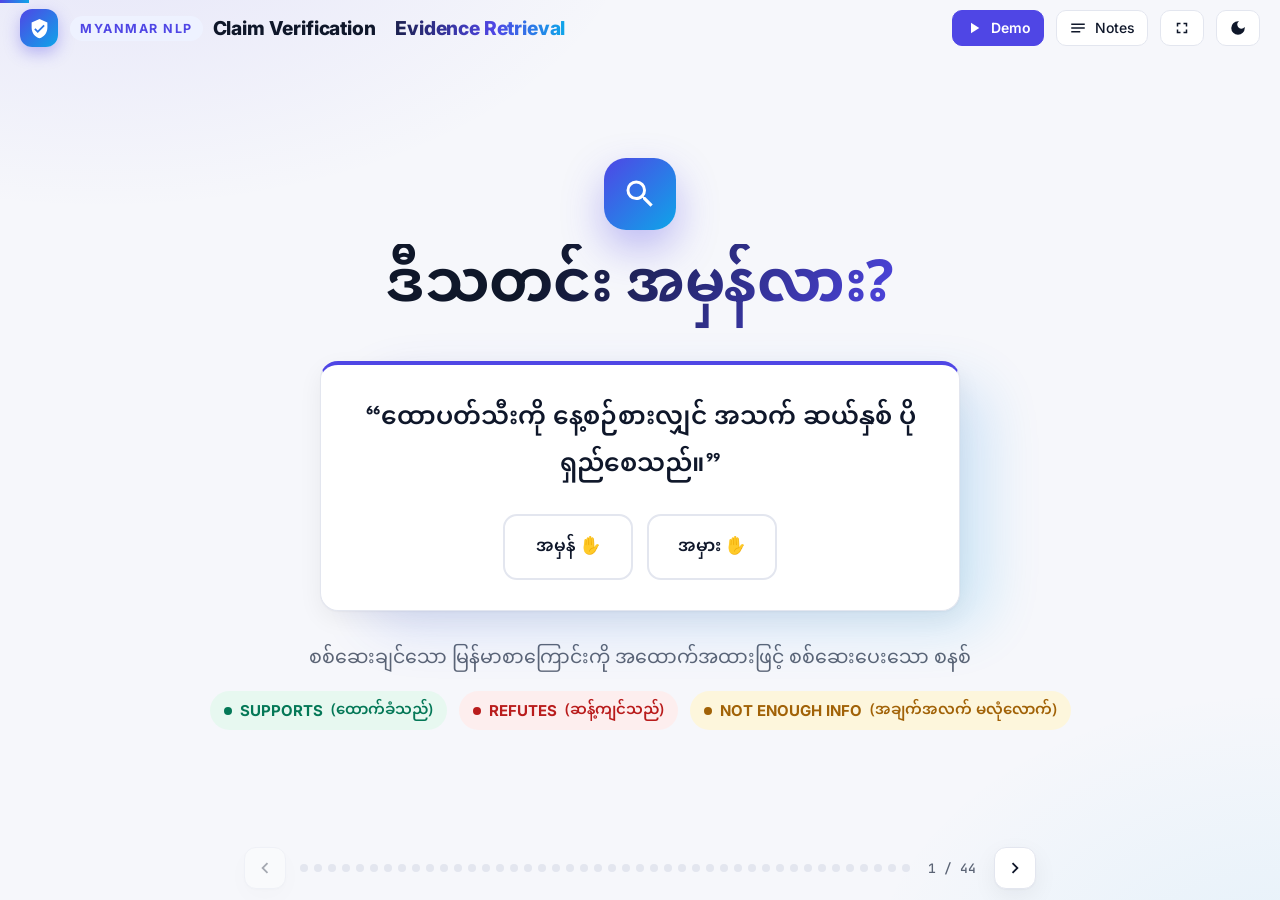
==== commit c87dd6c0: "fix: update slides for pipline A and B" ====
--- a/web/static/presentation.html
+++ b/web/static/presentation.html
@@ -492,6 +492,7 @@
     .rg-why .card { display: flex; gap: 14px; align-items: flex-start; padding: 18px; }
     .rg-why .ico { width: 42px; height: 42px; font-size: 21px; border-radius: 12px; }
     .rg-why p { font-size: 15px; }
+    .rg-why .rg-mini { font-size: 17px; letter-spacing: .04em; margin-bottom: 8px; }
     .rg-line { position: relative; padding: 0; overflow: hidden; }
     .rg-zones { position: relative; height: 230px; display: grid; grid-template-columns: 48% 52%; }
     .rg-zones .z { padding: 14px 18px; font: 700 11.5px Inter, var(--mm); letter-spacing: .1em; text-transform: uppercase; }
@@ -507,6 +508,10 @@
     .rg-pt .up { bottom: 26px; font: 600 13px/1.7 var(--mm); }
     .rg-pt .dn { top: 24px; font: 600 12px/1.5 var(--mono); color: var(--muted); }
     .rg-pt .dn b { display: block; font-size: 14px; color: var(--text); }
+    .rg-claim { display: flex; align-items: center; gap: 14px; margin-top: 16px; padding: 14px 20px; border-left: 4px solid var(--nei); }
+    .rg-claim .dot { flex: none; width: 14px; height: 14px; border-radius: 50%; background: var(--nei); box-shadow: 0 0 0 4px var(--nei-bg); }
+    .rg-claim q { flex: 1; font: 600 17px/1.8 var(--mm); color: var(--text); quotes: "“" "”"; }
+    .rg-claim .tag { flex: none; padding: 4px 12px; border-radius: 999px; background: var(--nei-bg); color: var(--nei); font: 700 12px Inter; letter-spacing: .04em; white-space: nowrap; }
     .rg-pt.p1 .up { color: var(--nei); } .rg-pt.p2 .up { color: var(--accent); } .rg-pt.p3 .up { color: var(--ref); }
     .slide.active .rg-pt { animation: rg-pop .5s cubic-bezier(.2, .8, .2, 1) both; }
     .slide.active .rg-pt.p2 { animation-delay: .15s; } .slide.active .rg-pt.p3 { animation-delay: .3s; }
@@ -599,6 +604,9 @@
     .rg-fail .claim { font-size: clamp(17px, 1.7vw, 20px); }
     .rg-fail .why { font-family: var(--mm); color: var(--muted); line-height: 1.95; margin: 0; }
     .rg-lesson { margin-top: auto; display: flex; gap: 12px; align-items: flex-start; padding: 14px 16px; border-radius: 12px; background: var(--accent-soft); font: 600 15.5px var(--mm); line-height: 1.85; color: var(--text); }
+    .rg-evid { display: flex; flex-direction: column; gap: 8px; padding: 16px 22px; border-left: 4px solid var(--accent); }
+    .rg-evid .rg-mini { display: flex; align-items: center; gap: 8px; margin: 0; }
+    .rg-evid q { font: 600 16.5px/1.9 var(--mm); color: var(--text); quotes: "“" "”"; }
     .rg-lesson svg { color: var(--accent); font-size: 20px; margin-top: 5px; }
 
     /* 15–16 · quiz */
@@ -631,6 +639,7 @@
     }
     @media (max-width: 640px) {
       .rg-steps, .rg-stats, .rg-why, .rg-fails, .rg-quiz { grid-template-columns: minmax(0, 1fr); }
+      .rg-fails > :nth-child(2) { order: 3; } .rg-fails > :nth-child(3) { order: 2; } .rg-fails > :nth-child(4) { order: 4; }
       .rg-head { flex-wrap: wrap; }
       .rg-row { grid-template-columns: 44px 1fr; }
       .rg-row .say { grid-column: 1 / -1; }
@@ -919,6 +928,10 @@
     .tn-bar.ref .rg-fill { background: linear-gradient(180deg, #fb7185, #dc2626); }
     .tn-bar.nei .rg-fill { background: linear-gradient(180deg, #facc15, #a16207); }
     .tn-chart.wide .tn-bar .k { font: 700 13px Inter; }
+    .tn-chart.pair { padding-top: 22px; }
+    .tn-chart.pair .rg-fill { position: relative; }
+    .tn-chart.pair .rg-fill::after { content: attr(data-v); position: absolute; bottom: 100%; left: 50%; transform: translateX(-50%); padding-bottom: 3px; font: 600 10px var(--mono); letter-spacing: -.03em; color: var(--muted); white-space: nowrap; }
+    .tn-chart.pair .rg-fill.x::after { color: var(--text); }
     .tn-legend { display: flex; gap: 16px; justify-content: flex-end; font: 600 12px Inter, var(--mm); color: var(--muted); margin-bottom: 4px; }
     .tn-legend span::before { content: ""; display: inline-block; width: 10px; height: 10px; border-radius: 3px; margin-right: 6px; vertical-align: -1px;
       background: color-mix(in srgb, var(--accent) 30%, var(--surface-2)); }
@@ -1500,7 +1513,7 @@
 
     <section class="slide" aria-label="TF-IDF + NB · TF">
       <div class="frame">
-        <div class="rg-head pa-head"><span class="kicker"><i data-i="doc"></i> A3 TF-IDF · 2 / 9</span><div class="rg-stage"><span>A1 Clean</span><span>A2 Segmentation</span><span class="on">A3 TF-IDF</span><span>A4 Naive Bayes</span></div></div>
+        <div class="rg-head pa-head"><!-- <span class="kicker"><i data-i="doc"></i> A3 TF-IDF · 2 / 9</span> --><div class="rg-stage" style="flex:none;margin-left:auto"><span>A1 Clean</span><span>A2 Segmentation</span><span class="on">A3 TF-IDF</span><span>A4 Naive Bayes</span></div></div>
         <h2 class="title">① TF · Term Frequency</h2>
         <div class="card tn-f">TF(t) <span class="eq">=</span> token t ပါတဲ့ အကြိမ် <span class="eq">÷</span> token စုစုပေါင်း</div>
         <div class="tn-ex">ဥပမာ - <span class="pa-tok">အ</span><span class="pa-tok">ဘိ</span><span class="pa-tok">ဓမ္မာ</span><span class="pa-tok">ပိ</span><span class="pa-tok">ဋ</span><span class="pa-tok">ကတ်</span><span class="pa-tok hl">ကျမ်း</span><span class="pa-tok">၅</span><span class="pa-tok hl">ကျမ်း</span><span class="pa-tok">ပါ</span><span class="pa-tok">ဝင်</span></div>
@@ -1516,7 +1529,7 @@
 
     <section class="slide" aria-label="TF-IDF + NB · DF">
       <div class="frame">
-        <div class="rg-head pa-head"><span class="kicker"><i data-i="library"></i> A3 TF-IDF · 3 / 9</span><div class="rg-stage"><span>A1 Clean</span><span>A2 Segmentation</span><span class="on">A3 TF-IDF</span><span>A4 Naive Bayes</span></div></div>
+        <div class="rg-head pa-head"><!-- <span class="kicker"><i data-i="library"></i> A3 TF-IDF · 3 / 9</span> --><div class="rg-stage" style="flex:none;margin-left:auto"><span>A1 Clean</span><span>A2 Segmentation</span><span class="on">A3 TF-IDF</span><span>A4 Naive Bayes</span></div></div>
         <h2 class="title">② DF · Document Frequency</h2>
         <p class="lead pa-sub">Corpus document ၃၅ ခုထဲက token ပါတဲ့ document ဘယ်နှစ်ခု ရှိလဲ</p>
         <div class="card tn-f">DF(t) <span class="eq">=</span> token t ပါဝင်တဲ့ document အရေအတွက် <small>N = 35</small></div>
@@ -1529,7 +1542,7 @@
 
     <section class="slide" aria-label="TF-IDF + NB · IDF">
       <div class="frame">
-        <div class="rg-head pa-head"><span class="kicker"><i data-i="search"></i> A3 TF-IDF · 4 / 9</span><div class="rg-stage"><span>A1 Clean</span><span>A2 Segmentation</span><span class="on">A3 TF-IDF</span><span>A4 Naive Bayes</span></div></div>
+        <div class="rg-head pa-head"><!-- <span class="kicker"><i data-i="search"></i> A3 TF-IDF · 4 / 9</span> --><div class="rg-stage" style="flex:none;margin-left:auto"><span>A1 Clean</span><span>A2 Segmentation</span><span class="on">A3 TF-IDF</span><span>A4 Naive Bayes</span></div></div>
         <h2 class="title">③ IDF · Inverse Document Frequency</h2>
         <p class="lead pa-sub">ရှားလေ အမှတ်မြင့်လေ</p>
         <div class="card tn-f">IDF(t) <span class="eq">=</span> ln( (1 + N) ÷ (1 + df) ) <span class="eq">+</span> 1</div>
@@ -1547,7 +1560,7 @@
 
     <section class="slide" aria-label="TF-IDF + NB · TF x IDF">
       <div class="frame">
-        <div class="rg-head pa-head"><span class="kicker"><i data-i="doc"></i> A3 TF-IDF · 5 / 9</span><div class="rg-stage"><span>A1 Clean</span><span>A2 Segmentation</span><span class="on">A3 TF-IDF</span><span>A4 Naive Bayes</span></div></div>
+        <div class="rg-head pa-head"><!-- <span class="kicker"><i data-i="doc"></i> A3 TF-IDF · 5 / 9</span> --><div class="rg-stage" style="flex:none;margin-left:auto"><span>A1 Clean</span><span>A2 Segmentation</span><span class="on">A3 TF-IDF</span><span>A4 Naive Bayes</span></div></div>
         <h2 class="title">④ Token တစ်ခုရဲ့ အလေးချိန်</h2>
         <div class="card tn-f">w(t) <span class="eq">=</span> TF(t) <span class="eq">×</span> IDF(t)</div>
         <div class="tn-two rev">
@@ -1562,7 +1575,7 @@
 
     <section class="slide" aria-label="TF-IDF + NB · L2 normalize">
       <div class="frame">
-        <div class="rg-head pa-head"><span class="kicker"><i data-i="swap"></i> A3 TF-IDF · 6 / 9</span><div class="rg-stage"><span>A1 Clean</span><span>A2 Segmentation</span><span class="on">A3 TF-IDF</span><span>A4 Naive Bayes</span></div></div>
+        <div class="rg-head pa-head"><!-- <span class="kicker"><i data-i="swap"></i> A3 TF-IDF · 6 / 9</span> --><div class="rg-stage" style="flex:none;margin-left:auto"><span>A1 Clean</span><span>A2 Segmentation</span><span class="on">A3 TF-IDF</span><span>A4 Naive Bayes</span></div></div>
         <h2 class="title" style="font-size:clamp(24px,2.7vw,34px)">⑤ L2 Normalize · Document and Claim ကို တန်းတူနှိုင်းယှဉ်ရန်</h2>
         <p class="lead pa-sub">စာကြောင်း တို/ရှည် မတူလည်း တန်းတူ နှိုင်းယှဉ်လို့ရအောင် ညှိတယ်</p>
         <div class="card tn-f">‖w‖ = √( Σ w² ) <span style="display:inline-block;width:40px"></span> x(t) <span class="eq">=</span> w(t) <span class="eq">÷</span> ‖w‖</div>
@@ -1574,14 +1587,14 @@
             <div class="card tn-calc hot"><div class="m">ကျမ်း: 0.480 ÷ 0.920 = <b>0.522</b>
 အ: 0.154 ÷ 0.920 = <b>0.167</b></div></div>
           </div>
-          <div class="card"><div class="tn-legend"><span>w (မညှိခင်)</span><span class="x">x (ညှိပြီး)</span></div><div class="tn-chart"><div class="tn-bar"><span class="v">0.17</span><div class="col"><div class="rg-fill" data-h="25.7"></div><div class="rg-fill x" data-h="27.8"></div></div><span class="k">အ</span></div><div class="tn-bar"><span class="v">0.32</span><div class="col"><div class="rg-fill" data-h="48.5"></div><div class="rg-fill x" data-h="52.7"></div></div><span class="k">ဘိ</span></div><div class="tn-bar"><span class="v">0.29</span><div class="col"><div class="rg-fill" data-h="45.0"></div><div class="rg-fill x" data-h="49.0"></div></div><span class="k">ဓမ္မာ</span></div><div class="tn-bar"><span class="v">0.28</span><div class="col"><div class="rg-fill" data-h="42.3"></div><div class="rg-fill x" data-h="46.0"></div></div><span class="k">ပိ</span></div><div class="tn-bar"><span class="v">0.34</span><div class="col"><div class="rg-fill" data-h="52.8"></div><div class="rg-fill x" data-h="57.5"></div></div><span class="k">ဋ</span></div><div class="tn-bar"><span class="v">0.34</span><div class="col"><div class="rg-fill" data-h="52.8"></div><div class="rg-fill x" data-h="57.5"></div></div><span class="k">ကတ်</span></div><div class="tn-bar"><span class="v">0.52</span><div class="col"><div class="rg-fill" data-h="80.0"></div><div class="rg-fill x" data-h="87.0"></div></div><span class="k">ကျမ်း</span></div><div class="tn-bar"><span class="v">0.32</span><div class="col"><div class="rg-fill" data-h="48.5"></div><div class="rg-fill x" data-h="52.7"></div></div><span class="k">၅</span></div><div class="tn-bar"><span class="v">0.18</span><div class="col"><div class="rg-fill" data-h="27.5"></div><div class="rg-fill x" data-h="29.8"></div></div><span class="k">ပါ</span></div><div class="tn-bar"><span class="v">0.26</span><div class="col"><div class="rg-fill" data-h="40.0"></div><div class="rg-fill x" data-h="43.5"></div></div><span class="k">ဝင်</span></div></div></div>
+          <div class="card"><div class="tn-legend"><span>w (မညှိခင်)</span><span class="x">x (ညှိပြီး)</span></div><div class="tn-chart pair"><div class="tn-bar"><div class="col"><div class="rg-fill" data-h="25.7" data-v="0.15"></div><div class="rg-fill x" data-h="27.8" data-v="0.17"></div></div><span class="k">အ</span></div><div class="tn-bar"><div class="col"><div class="rg-fill" data-h="48.5" data-v="0.29"></div><div class="rg-fill x" data-h="52.7" data-v="0.32"></div></div><span class="k">ဘိ</span></div><div class="tn-bar"><div class="col"><div class="rg-fill" data-h="45.0" data-v="0.27"></div><div class="rg-fill x" data-h="49.0" data-v="0.29"></div></div><span class="k">ဓမ္မာ</span></div><div class="tn-bar"><div class="col"><div class="rg-fill" data-h="42.3" data-v="0.25"></div><div class="rg-fill x" data-h="46.0" data-v="0.28"></div></div><span class="k">ပိ</span></div><div class="tn-bar"><div class="col"><div class="rg-fill" data-h="52.8" data-v="0.32"></div><div class="rg-fill x" data-h="57.5" data-v="0.34"></div></div><span class="k">ဋ</span></div><div class="tn-bar"><div class="col"><div class="rg-fill" data-h="52.8" data-v="0.32"></div><div class="rg-fill x" data-h="57.5" data-v="0.34"></div></div><span class="k">ကတ်</span></div><div class="tn-bar"><div class="col"><div class="rg-fill" data-h="80.0" data-v="0.48"></div><div class="rg-fill x" data-h="87.0" data-v="0.52"></div></div><span class="k">ကျမ်း</span></div><div class="tn-bar"><div class="col"><div class="rg-fill" data-h="48.5" data-v="0.29"></div><div class="rg-fill x" data-h="52.7" data-v="0.32"></div></div><span class="k">၅</span></div><div class="tn-bar"><div class="col"><div class="rg-fill" data-h="27.5" data-v="0.16"></div><div class="rg-fill x" data-h="29.8" data-v="0.18"></div></div><span class="k">ပါ</span></div><div class="tn-bar"><div class="col"><div class="rg-fill" data-h="40.0" data-v="0.24"></div><div class="rg-fill x" data-h="43.5" data-v="0.26"></div></div><span class="k">ဝင်</span></div></div></div>
         </div>
       </div>
     </section>
 
     <section class="slide" aria-label="TF-IDF + NB · Prior">
       <div class="frame">
-        <div class="rg-head pa-head"><span class="kicker"><i data-i="gavel"></i> A4 Naive Bayes · 7 / 9</span><div class="rg-stage"><span>A1 Clean</span><span>A2 Segmentation</span><span>A3 TF-IDF</span><span class="on">A4 Naive Bayes</span></div></div>
+        <div class="rg-head pa-head"><!-- <span class="kicker"><i data-i="gavel"></i> A4 Naive Bayes · 7 / 9</span> --><div class="rg-stage" style="flex:none;margin-left:auto"><span>A1 Clean</span><span>A2 Segmentation</span><span>A3 TF-IDF</span><span class="on">A4 Naive Bayes</span></div></div>
         <h2 class="title">⑥ Prior · Label တစ်ခုစီ ဘယ်လောက် အဖြစ်များလဲ</h2>
         <p class="lead pa-sub">Train claim ၄၉ ခုထဲက label တစ်ခုစီ ပါတဲ့ အချိုး (α = 1 နဲ့ smoothing)</p>
         <div class="card tn-f">P(label) <span class="eq">=</span> ( label claim အရေအတွက် + α ) <span class="eq">÷</span> ( claim စုစုပေါင်း + α × label ၃ ခု )</div>
@@ -1591,7 +1604,7 @@
 
     <section class="slide" aria-label="TF-IDF + NB · Likelihood">
       <div class="frame">
-        <div class="rg-head pa-head"><span class="kicker"><i data-i="gavel"></i> A4 Naive Bayes · 8 / 9</span><div class="rg-stage"><span>A1 Clean</span><span>A2 Segmentation</span><span>A3 TF-IDF</span><span class="on">A4 Naive Bayes</span></div></div>
+        <div class="rg-head pa-head"><!-- <span class="kicker"><i data-i="gavel"></i> A4 Naive Bayes · 8 / 9</span> --><div class="rg-stage" style="flex:none;margin-left:auto"><span>A1 Clean</span><span>A2 Segmentation</span><span>A3 TF-IDF</span><span class="on">A4 Naive Bayes</span></div></div>
         <h2 class="title">⑦ Likelihood · Label ပုံးထဲမှာ token ဘယ်လောက် ပါလဲ</h2>
         <p class="lead pa-sub">Label တစ်ခုစီရဲ့ train claim တွေထဲက TF-IDF တန်ဖိုးတွေကို ပေါင်းပြီး တွက်တယ်</p>
         <div class="card tn-f" style="font-size:clamp(14px,1.3vw,17px)">P(t | label) <span class="eq">=</span> ( label ထဲက t ရဲ့ TF-IDF ပေါင်း + α ) <span class="eq">÷</span> ( label ထဲက TF-IDF အားလုံးပေါင်း + α × |V| )</div>
@@ -1607,7 +1620,7 @@
 
     <section class="slide" aria-label="TF-IDF + NB · Score">
       <div class="frame">
-        <div class="rg-head pa-head"><span class="kicker"><i data-i="check"></i> A4 Naive Bayes · 9 / 9</span><div class="rg-stage"><span>A1 Clean</span><span>A2 Segmentation</span><span>A3 TF-IDF</span><span class="on">A4 Naive Bayes</span></div></div>
+        <div class="rg-head pa-head"><!-- <span class="kicker"><i data-i="check"></i> A4 Naive Bayes · 9 / 9</span> --><div class="rg-stage" style="flex:none;margin-left:auto"><span>A1 Clean</span><span>A2 Segmentation</span><span>A3 TF-IDF</span><span class="on">A4 Naive Bayes</span></div></div>
         <h2 class="title">⑧ Score · log P(label) + Σ x · log P(token | label)</h2>
         <p class="lead pa-sub">x × log P(token | label) ကို ပေါင်းပြီး score အမြင့်ဆုံး label ကို ရွေး  (probability တွေ သေးလို့ log နဲ့ ပေါင်းတယ်)</p>
         <div class="tn-two rev">
@@ -1716,8 +1729,7 @@
     <section class="slide" aria-label="RAG · Evidence-based decision">
       <div class="frame">
         <!-- <span class="kicker"><i data-i="gavel"></i> Librarian + Judge</span> -->
-        <h2 class="title">Evidence အပေါ် အခြေခံတဲ့ ဆုံးဖြတ်ချက်</h2>
-        <p class="lead" style="max-width:none">စာကြည့်တိုက်မှူးက သက်ဆိုင်တဲ့စာအုပ်ကို ရှာပေးပြီး တရားသူကြီးက နှိုင်းယှဉ်ကာ ဆုံးဖြတ်ပါတယ်</p>
+        <h2 class="title">Evidence အပေါ် အခြေခံတဲ့ ဆုံးဖြတ်ချက်</h2><br>
         <div class="rg-steps">
           <div class="card rg-step"><div class="top"></div><h3>Vector</h3><p>စာသားကို ဂဏန်းတန်း ပြောင်း</p></div>
           <div class="card rg-step"><div class="top"></div><h3>Cosine Similarity</h3><p>ဘယ်လောက် ဆင်လဲ တိုင်း</p></div>
@@ -1846,9 +1858,8 @@
           <div class="rg-stage"><span>Vector</span><span>Cosine</span><span class="on">Top-K + <span class="tau">τ</span></span><span>RAG</span></div>
         </div>
         <p class="lead" style="max-width:none;margin:-6px 0 20px"><span class="tau">τ</span> (tau) ဆိုတာ အနိမ့်ဆုံး ဆင်တူမှုမှတ် (threshold) ပါ။ အမြင့်ဆုံး cosine က 0.24 ထက် နိမ့်ရင် <b>NOT ENOUGH INFO</b></p>
-        <div class="rg-why">
+        <div class="rg-why" style="grid-template-columns:1fr">
           <div class="card"><span class="ico"><i data-i="check"></i></span><div><div class="rg-mini"><span class="tau">τ</span> ကို ဘယ်လို ရွေးလဲ</div><p>Train claim ၄၉ ခုပေါ်မှာ 0.20 မှ 0.35 အထိ စမ်းပြီး အမှန်အများဆုံးကို ရွေးပါတယ် (empirical)</p></div></div>
-          <div class="card"><span class="ico ref"><i data-i="eye"></i></span><div><div class="rg-mini" style="color:var(--ref)">ကန့်သတ်ချက်</div><p>NEI တချို့က 0.49 အထိ ရလို့ ဆင်တူမှု တစ်ခုတည်းနဲ့ အမြဲ ခွဲလို့ မရပါဘူး</p></div></div>
         </div>
         <div class="card rg-line">
           <div class="rg-zones">
@@ -1856,11 +1867,16 @@
             <div class="z ev">EVIDENCE ကို RULE နဲ့ စစ်</div>
             <div class="rg-tau"><span><span class="tau">τ</span> = 0.24</span></div>
             <div class="rg-axis"></div>
-            <div class="rg-pt p1" style="left:42%"><div class="up">မင်းတင်မွန်၊<br>ဘောလုံးနည်းပြ</div><i></i><div class="dn"><b>0.21</b>DOC_011</div></div>
-            <div class="rg-pt p2" style="left:78%"><div class="up">CLM_006 · မင်္ဂလာ ၂၈ ပါး</div><i></i><div class="dn"><b>0.39</b>DOC_003</div></div>
-            <div class="rg-pt p3" style="left:94%"><div class="up" style="transform:translateX(-78%)">အောင်ဆန်း၊<br>ကြက်တောင်ချန်ပီယံ</div><i></i><div class="dn"><b>0.47</b>DOC_013</div></div>
+            <div class="rg-pt p1" style="left:42%"><div class="up">မင်းတင်မွန်၊<br>ဘောလုံးနည်းပြ</div><i></i><div class="dn"><b>0.21</b></div></div>
+            <div class="rg-pt p2" style="left:78%"><div class="up">CLM_006 · မင်္ဂလာ ၂၈ ပါး</div><i></i><div class="dn"><b>0.39</b></div></div>
+            <div class="rg-pt p3" style="left:94%"><div class="up" style="transform:translateX(-78%)">အောင်ဆန်း၊<br>ကြက်တောင်ချန်ပီယံ</div><i></i><div class="dn"><b>0.47</b></div></div>
           </div>
           <div class="rg-ticks"><span>0.0</span><span>0.1</span><span>0.2</span><span>0.3</span><span>0.4</span><span>0.5</span></div>
+        </div>
+        <div class="card rg-claim">
+          <span class="dot"></span>
+          <q>ဒေါက်တာမင်းတင်မွန်သည် အဘိဓမ္မာကို ခေတ်ပေါ်သိပ္ပံနည်းကျ ရှင်းပြသော စာအုပ်များ ရေးသားခဲ့သည်။ </q>
+          <span class="tag">0.21 &lt; <span class="tau">τ</span> → NOT ENOUGH INFO</span>
         </div>
       </div>
     </section>
@@ -1870,8 +1886,8 @@
       <div class="frame">
         <div class="rg-head">
           <div>
-            <span class="kicker"><i data-i="library"></i> Retrieval quality</span>
-            <h2 class="title">စာကြည့်တိုက်မှူးက မှန်တဲ့စာအုပ်ကို အမြဲနီးပါး ရှာတွေ့ပါတယ်</h2>
+            <!-- <span class="kicker"><i data-i="library"></i> Retrieval quality</span> -->
+            <h2 class="title">Retrieval quality</h2>
           </div>
           <div class="rg-stage"><span>Vector</span><span>Cosine</span><span class="on">Top-K + <span class="tau">τ</span></span><span>RAG</span></div>
         </div>
@@ -1958,7 +1974,7 @@
         <div class="rg-head">
           <div>
             <!-- <span class="kicker"><i data-i="gavel"></i> The judge</span> -->
-            <h2 class="title">Rule ၆ ခုကို အစဉ်လိုက် စစ်ပြီး ဆုံးဖြတ်ပါတယ်</h2>
+            <h2 class="title">Rule ၅ ခုကို အစဉ်လိုက် စစ်ပြီး ဆုံးဖြတ်ပါတယ်</h2>
           </div>
           <div class="rg-stage"><span>Vector</span><span>Cosine</span><span>Top-K + <span class="tau">τ</span></span><span class="on">RAG</span></div>
         </div>
@@ -1972,7 +1988,6 @@
                 <tr><td class="n"><span>3</span></td><td>အမည် မတူ</td><td><span class="label sm ref">REFUTES</span></td><td>Samsung Galaxy vs HTC Dream</td></tr>
                 <tr><td class="n"><span>4</span></td><td>အငြင်း / အဟုတ် မတူ</td><td><span class="label sm ref">REFUTES</span></td><td>မရောက်ရှိခဲ့ပါ vs ရောက်ရှိခဲ့သည်</td></tr>
                 <tr><td class="n"><span>5</span></td><td>Claim စာလုံး 85%+ ပါ</td><td><span class="label sm sup">SUPPORTS</span></td><td>CLM_003 · 87% ကိုက်ညီ</td></tr>
-                <tr><td class="n"><span>6</span></td><td>ကျန်တာ အားလုံး</td><td><span class="label sm ref">REFUTES</span></td><td>အချက်အလက် မကိုက်ညီ</td></tr>
               </tbody>
             </table>
           </div>
@@ -1985,8 +2000,7 @@
 <span class="k">if</span> negation_conflict:
     <span class="k">return</span> <span class="r">REFUTES</span>
 <span class="k">if</span> coverage &gt;= <span class="n">0.85</span>:
-    <span class="k">return</span> <span class="s">SUPPORTS</span>
-<span class="k">return</span> <span class="r">REFUTES</span></pre>
+    <span class="k">return</span> <span class="s">SUPPORTS</span></pre>
         </div>
       </div>
     </section>
@@ -2079,6 +2093,8 @@
             <p class="why">Evidence မှာ “ခွဲထားသည်” လို့ ရေးလို့ အဓိပ္ပာယ်တူပေမဲ့ စာလုံးမတူတာကြောင့် 85% မပြည့်ပါဘူး</p>
             <div class="rg-lesson"><i data-i="school"></i><span>သင်ခန်းစာ: စာလုံးကို ယှဉ်တာ၊ အဓိပ္ပာယ်ကို မယှဉ်ပါ</span></div>
           </div>
+          <div class="card rg-evid"><div class="rg-mini"><i data-i="library"></i> Evidence</div><q>ဗိုလ်ချုပ်အောင်ဆန်းသည် ရန်ကုန်တက္ကသိုလ်တွင် ပညာသင်ကြားစဉ် တက္ကသိုလ်ကျောင်းသားသမဂ္ဂ၏ အိုးဝေမဂ္ဂဇင်း အယ်ဒီတာ ဖြစ်ခဲ့သည်။</q></div>
+          <div class="card rg-evid"><div class="rg-mini"><i data-i="library"></i> Evidence</div><q>ဓမ္မပဒတွင် ဂါထာ ၄၂၃ ဂါထာ ပါဝင်ပြီး ဝဂ် ၂၆ ဝဂ် ခွဲထားသည်။</q></div>
         </div>
       </div>
     </section>
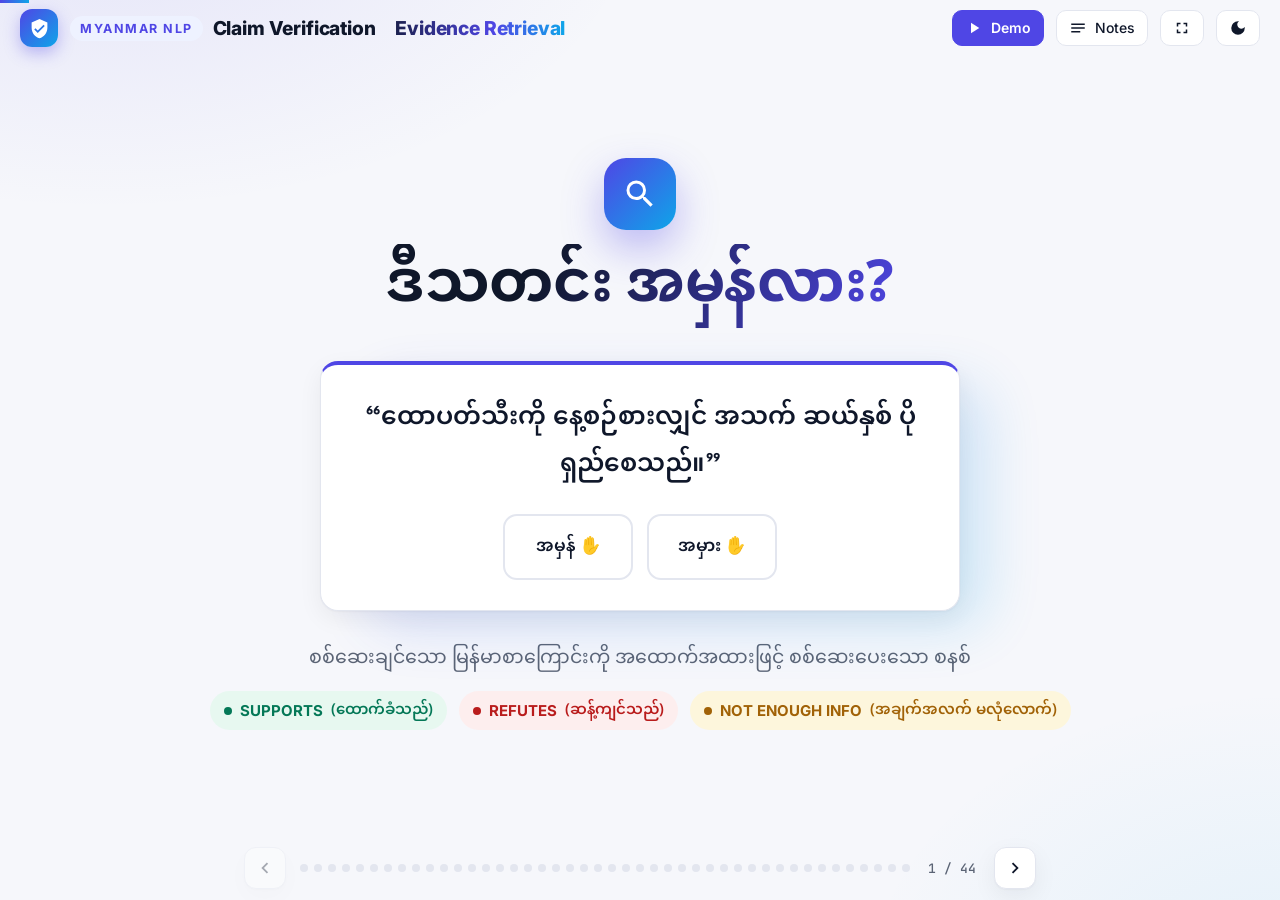
==== commit 4c2bce6e: "update slide fro project intro" ====
--- a/web/static/presentation.html
+++ b/web/static/presentation.html
@@ -1154,9 +1154,6 @@
           <div class="card"><span class="ico nei"><i data-i="translate"></i></span><h3>မြန်မာစာ = low-resource</h3><p>စကားလုံးကြား space မရှိ၊ Zawgyi / Unicode နှစ်မျိုး၊ fact-check dataset မရှိသလောက်။</p></div>
           <div class="card"><span class="ico"><i data-i="robot"></i></span><h3>AI က လုပ်ကြံ ပြောတတ်သည်</h3><p>မြန်မာစာ နည်းနည်းသာ သင်ထားသဖြင့် မသိလျှင် ချောမွေ့သော အဖြေကို ထွင်ပြောတတ်သည် (hallucination)။</p></div>
         </div>
-        <div class="callout"><span class="ico"><i data-i="shield"></i></span>
-          <div>လိုအပ်သည်မှာ — <b>အထောက်အထားကို ပြနိုင်ပြီး မသိလျှင် ‘မသိပါ’ ဟု ဝန်ခံရဲသော စနစ်</b></div>
-        </div>
       </div>
     </section>
 
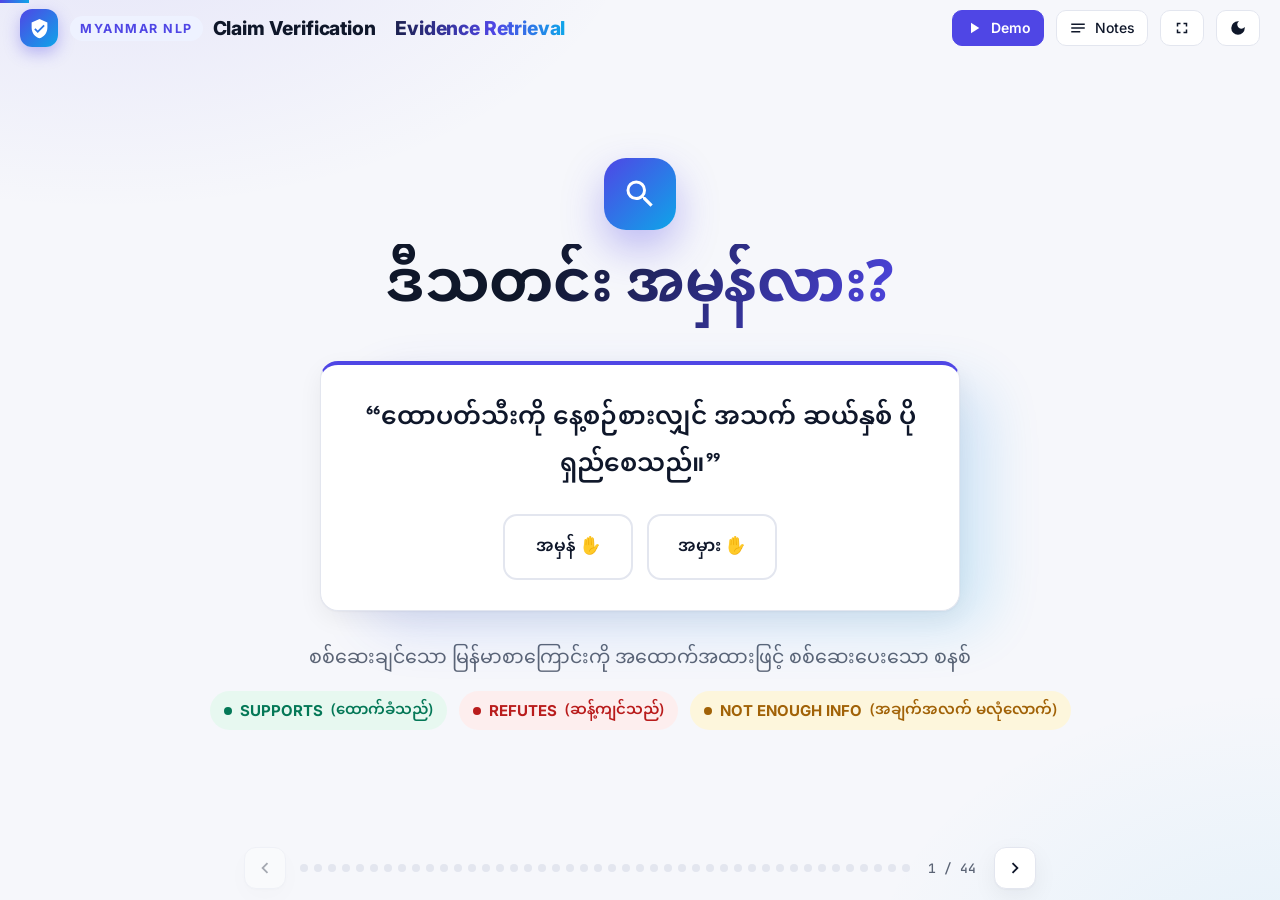
==== commit 99288f13: "add slide for bigram and unigram" ====
--- a/web/static/presentation.html
+++ b/web/static/presentation.html
@@ -28,6 +28,7 @@
       --radius: 18px;
       --mm: "Noto Sans Myanmar", "Myanmar Text", "Padauk", sans-serif;
       --mono: "JetBrains Mono", ui-monospace, Consolas, monospace;
+      --mono-mm: "JetBrains Mono", "Noto Sans Myanmar", "Myanmar Text", "Padauk", ui-monospace, Consolas, monospace;
       color-scheme: light;
     }
     @media (prefers-color-scheme: dark) {
@@ -682,10 +683,10 @@
     .pa-ba td:nth-child(3) { color: var(--sup); font-weight: 600; }
     .pa-ba td:nth-child(2), .pa-ba td:nth-child(3) { font-size: 17px; white-space: nowrap; }
     .pa-ba td:first-child { font-family: Inter, var(--mm); font-size: 14px; }
-    .pa-nfc { background: var(--accent-soft); border-color: transparent; box-shadow: none; font: 13.5px/1.85 var(--mono), var(--mm); }
+    .pa-nfc { background: var(--accent-soft); border-color: transparent; box-shadow: none; font: 13.5px/1.85 var(--mono-mm); }
     .pa-nfc ol { margin: 6px 0 8px; padding-left: 20px; }
     .pa-nfc .warn { color: var(--ref); font-weight: 700; }
-    .pa-nfc code { font-family: var(--mono), var(--mm); font-size: 12.5px; display: block; overflow-x: auto; white-space: nowrap; color: var(--muted); }
+    .pa-nfc code { font-family: var(--mono-mm); font-size: 12.5px; display: block; overflow-x: auto; white-space: nowrap; color: var(--muted); }
 
     .pa-toks { display: flex; flex-wrap: wrap; gap: 8px; align-items: center; }
     .pa-tok { font: 500 17px/1.8 var(--mm); padding: 4px 14px; border-radius: 10px; background: var(--surface); border: 1px solid var(--border); box-shadow: 0 1px 2px rgba(15, 23, 42, .05); }
@@ -891,7 +892,7 @@
     .tn-calc { padding: 16px 18px; }
     .tn-calc .h { font: 700 16px/1.8 var(--mm); color: var(--accent); }
     .tn-calc .h small { font: 600 13px Inter; color: var(--muted); margin-left: 6px; }
-    .tn-calc .m { font: 500 15px/1.9 var(--mono), var(--mm); white-space: pre-line; }
+    .tn-calc .m { font: 500 15px/1.9 var(--mono-mm); white-space: pre-line; }
     .tn-calc .m b { color: var(--accent); }
     .tn-calc.hot { background: linear-gradient(135deg, var(--accent), var(--accent-2)); border-color: transparent; color: #fff; }
     .tn-calc.hot .h, .tn-calc.hot .m b { color: #fff; }
@@ -957,7 +958,7 @@
 
     /* tables */
     .tn-tbl table { font-variant-numeric: tabular-nums; }
-    .tn-tbl td { font-family: var(--mono), var(--mm); font-size: 13.5px; padding: 6px 12px; line-height: 1.7; }
+    .tn-tbl td { font-family: var(--mono-mm); font-size: 13.5px; padding: 6px 12px; line-height: 1.7; }
     .tn-tbl td:first-child { font: 600 15px/1.7 var(--mm); }
     .tn-tbl tr.hit td { background: var(--accent-soft); color: var(--accent); font-weight: 700; }
     .tn-tbl tr.sum td { font-weight: 800; border-top: 2px solid var(--border); background: var(--surface-2); }
@@ -1355,52 +1356,6 @@
       </div>
     </section>
 
-    <!-- PA 2 · Corpus & claims (data files) -->
-    <section class="slide" aria-label="Pipeline A · Corpus and claims">
-      <div class="frame">
-        <div class="rg-head pa-head"><span class="kicker"><i data-i="library"></i> Concept Model</span><span class="dd-files"><span class="pill">corpus.csv</span><span class="pill">claims.csv</span><span class="pill">train_claims.csv</span><span class="pill">test_claims.csv</span></span></div>
-        <h2 class="title">Build Custom Corpus &amp; Curate <span class="rg-grad">Myanmar Claims</span></h2>
-        <div class="dd">
-          <article class="card dd-file dd-corpus">
-            <header><span class="dd-ico"><i data-i="book"></i></span><div><span class="pill fn">corpus.csv</span><b>စာအုပ်</b></div><span class="dd-n">၃၅<small>စာတမ်း</small></span></header>
-            <p class="dd-lead">ယုံကြည်ရသော မြန်မာ စာတမ်းများကို စုထားသော စာအုပ်</p>
-            <ul class="dd-pts"><li><i data-i="check"></i><span>စနစ်က အဖြေကို ဒီစာအုပ်ထဲကနေ<b>သာ</b> ရှာသည်</span></li><li><i data-i="check"></i><span>စာတမ်း တစ်ခုစီတွင် နံပါတ် (doc_id) ပါသည်</span></li></ul>
-            <div class="dd-shelf" aria-hidden="true"><i class="on"></i><i></i><i></i><i></i><i></i><i></i><i></i><i></i><i></i><i></i><i></i><i></i><i></i><i></i><i></i><i></i><i></i><i></i><i></i><i></i><i></i><i></i><i></i><i></i><i></i><i></i><i></i><i></i><i></i><i></i><i></i><i></i><i></i><i></i><i></i></div>
-            <div class="dd-row"><div class="sec-t">ဥပမာ — ဖိုင်ထဲမှ တစ်ကြောင်း</div>
-              <dl><dt>doc_id</dt><dd class="id">DOC_001</dd><dt>title</dt><dd>ပါဠိတော်မြန်မာပြန်ကျမ်းများ၏ ကျမ်းဦးမှတ်ဖွယ်</dd><dt>text</dt><dd>ပိဋကတ်သုံးပုံတွင် ဝိနည်းပိဋက၊ သုတ္တန်ပိဋက … ပါဝင်သည်။</dd></dl></div>
-          </article>
-
-          <div class="dd-right">
-            <article class="card dd-file">
-              <header><span class="dd-ico"><i data-i="chat"></i></span><div><span class="pill fn">claims.csv</span><b>မေးခွန်း + အဖြေ</b></div><span class="dd-n">၆၂<small>အဆို</small></span></header>
-              <p class="dd-lead">စစ်ဆေးရမည့် အဆို (claim) အားလုံးနှင့် အဖြေ။</p>
-              <ul class="dd-pts"><li><i data-i="check"></i><span>အဆိုတိုင်းတွင် အဖြေ (<b>label</b>) ပါသည် — SUPPORTS / REFUTES / NOT ENOUGH INFO</span></li><li><i data-i="check"></i><span>အဖြေ ရှိသော စာတမ်း (<b>evidence_id</b>) ကိုလည်း ဖော်ပြထားသည်</span></li></ul>
-              <div class="dd-ex"><span class="id">CLM_001</span><span class="t">သုတ္တန်ပိဋကတွင် နိကာယ်ငါးရပ် ပါဝင်သည်။</span><span class="id">DOC_001</span><span class="label sup sm">SUPPORTS</span></div>
-            </article>
-
-            <div class="dd-split" aria-label="62 claims split into 49 train and 13 test">
-              <div class="tr" style="flex:49">၄၉</div><div class="te" style="flex:13">၁၃</div>
-            </div>
-
-            <div class="dd-pair">
-              <article class="card dd-file sup">
-                <header><span class="dd-ico"><i data-i="school"></i></span><div><span class="pill fn">train_claims.csv</span><b>လေ့ကျင့်ခန်း</b></div><span class="dd-n">၄၉<small>အဆို</small></span></header>
-                <p class="dd-lead">claims ၆၂ ခုထဲမှ ၄၉ ခု — အဖြေ ပါသည်။</p>
-                <ul class="dd-pts"><li><i data-i="check"></i><span>စနစ်က ဒီအဖြေများကို ကြည့်ပြီး <b>သင်ယူ</b>သည်</span></li><li><i data-i="check"></i><span>ကျောင်းသား လေ့ကျင့်ခန်း လုပ်သလို</span></li></ul>
-                <div class="dd-ex"><span class="id">CLM_003</span><span class="t">ပါတိမောက်သိက္ခာပုဒ်မှာ ၂၂၇ သွယ် ဖြစ်သည်။</span><span class="id">DOC_002</span><span class="label sup sm">SUPPORTS</span></div>
-              </article>
-              <article class="card dd-file ref">
-                <header><span class="dd-ico"><i data-i="help"></i></span><div><span class="pill fn">test_claims.csv</span><b>စာမေးပွဲ</b></div><span class="dd-n">၁၃<small>အဆို</small></span></header>
-                <p class="dd-lead">claims ၆၂ ခုထဲမှ ကျန် ၁၃ ခု — အဖြေ <b>မပါ</b>။</p>
-                <ul class="dd-pts"><li><i data-i="check"></i><span>စနစ်က ကိုယ်တိုင် ဖြေရသည်</span></li><li><i data-i="check"></i><span>တစ်ခါမှ မမြင်ဖူးသော မေးခွန်း ဖြစ်၍ တကယ့် အမှတ်ကို သိနိုင်သည်</span></li></ul>
-                <div class="dd-ex"><span class="id">CLM_TEST_001</span><span class="t">သုတ္တန်ပိဋကတွင် နိကာယ်ငါးရပ် ပါဝင်သည်။</span><span class="q">?</span></div>
-              </article>
-            </div>
-          </div>
-        </div>
-      </div>
-    </section>
-
     <!-- PA 3 · A1 cleaning -->
     <section class="slide" aria-label="Pipeline A · A1 Cleaning">
       <div class="frame">
@@ -1428,7 +1383,7 @@
 text = _INVISIBLE.sub(&quot;&quot;, text)
 text = _fix_typing_order(text)
 text = re.sub(r&quot; {2,}&quot;, &quot; &quot;, text).strip()</pre>
-            <div class="card pa-nfc"><div class="rg-mini">Unicode NFC</div><ol><li>Composition (Shift+M ဦ -&gt; ဥ + ီ = ဦ)</li><li>Canonical Reordering (င+်+့ -&gt; င+့+် = င့်)</li></ol><div>် = U103A, ့ = U1037</div><div class="warn">*** Can’t Do NFC (နုိ vs နို)</div><code>Eg: text = re.sub(r&quot;([ုူ])([ိီဲ])&quot;, r&quot;\2\1&quot;, text)</code></div>
+            <div class="card pa-nfc"><div class="rg-mini">Unicode NFC</div><ol><li>Composition (Shift+M ဦ -&gt; ဥ + ◌ီ = ဦ)</li><li>Canonical Reordering (င+◌်+◌့ -&gt; င+◌့+◌် = င့်)</li></ol><div>◌် = U103A, ◌့ = U1037</div><div class="warn">*** Can’t Do NFC (နုိ vs နို)</div><code>Eg: text = re.sub(r&quot;([ုူ])([ိီဲ])&quot;, r&quot;\2\1&quot;, text)</code></div>
           </div>
         </div>
       </div>
@@ -1494,6 +1449,42 @@
             <div><div class="n rg-grad">11</div><small>After · TOKENS</small></div>
           </div>
         </div>
+      </div>
+    </section>
+
+    <!-- PA 8 · A3 fit & transform -->
+    <section class="slide" aria-label="Pipeline A · A3 Fit and transform">
+      <div class="frame">
+        <div class="rg-head pa-head"><!-- <span class="kicker"><i data-i="doc"></i> A3 TF-IDF</span> --><div class="rg-stage" style="flex:none;margin-left:auto"><span>A1 Clean</span><span>A2 Segmentation</span><span class="on">A3 TF-IDF</span><span>A4 Naive Bayes</span></div></div>
+        <h2 class="title">A3 · TF-IDF Vectorization</h2>
+        <p class="lead" style="max-width:none;margin:-6px 0 18px">Vocabulary နဲ့ IDF ကို corpus ကနေ တစ်ခါပဲ သင်တယ်။ ဒါကြောင့် claim နဲ့ document ကို column တူတူနဲ့ နှိုင်းယှဉ်လို့ ရတယ်</p>
+        <div class="pa-fit">
+          <div class="col">
+            <div class="card"><div class="rg-mini">Unigram – 11 syllables</div><p class="grams">အ, ဘိ, ဓမ္မာ, ပိ, ဋ, ကတ်, ကျမ်း, ၅, ကျမ်း, ပါ, ဝင်</p></div>
+            <div class="card"><div class="rg-mini">Bigram – 10 pairs</div><p class="grams">အ_ဘိ, ဘိ_ဓမ္မာ, ဓမ္မာ_ပိ, ပိ_ဋ, ဋ_ကတ်, ကတ်_ကျမ်း, ကျမ်း_၅, ၅_ကျမ်း, ကျမ်း_ပါ, ပါ_ဝင်</p></div>
+          </div>
+          <div class="col">
+            <div class="card hot"><div class="rg-mini">Fit · once, on the corpus</div><p class="note" style="color:var(--text)">Learn <b class="big">2,812</b> columns (syllables + pairs) and their IDF weights</p></div>
+            <div class="two">
+              <div class="card"><div class="rg-mini">Transform · Corpus</div><p class="note" style="color:var(--text)">Document matrix</p><div class="big">35 × 2,812</div></div>
+              <div class="card"><div class="rg-mini">Transform · Claim</div><p class="note" style="color:var(--text)">Claim vector</p><div class="big">1 × 2,812</div></div>
+            </div>
+            <p class="note">Every vector is scaled to length 1, so comparing two vectors later is a simple dot product.</p>
+          </div>
+          <div class="card pa-mtx">
+            <div class="rg-mini">TF-IDF Matrix (Vectorization)</div>
+            <table>
+              <thead><tr><th></th><th>အ</th><th>ဘိ</th><th>ဓမ္မာ</th><th>ကတ်</th></tr></thead>
+              <tbody>
+                <tr><td>Doc 1</td><td class="h">0.45</td><td>0.32</td><td>0.18</td><td>0.25</td></tr>
+                <tr><td>Doc 2</td><td>0.32</td><td class="z">0.00</td><td>0.18</td><td class="z">0.00</td></tr>
+                <tr><td>Doc 3</td><td>0.18</td><td class="z">0.00</td><td>0.19</td><td>0.25</td></tr>
+                <tr><td>…</td><td>…</td><td>…</td><td>…</td><td>…</td></tr>
+              </tbody>
+            </table>
+          </div>
+        </div>
+        <div class="card pa-out"><span class="badge">OUTPUT</span><p>Document matrix + claim vector, in the same columns. <b>Both are reused by Pipeline B.</b></p></div>
       </div>
     </section>
 
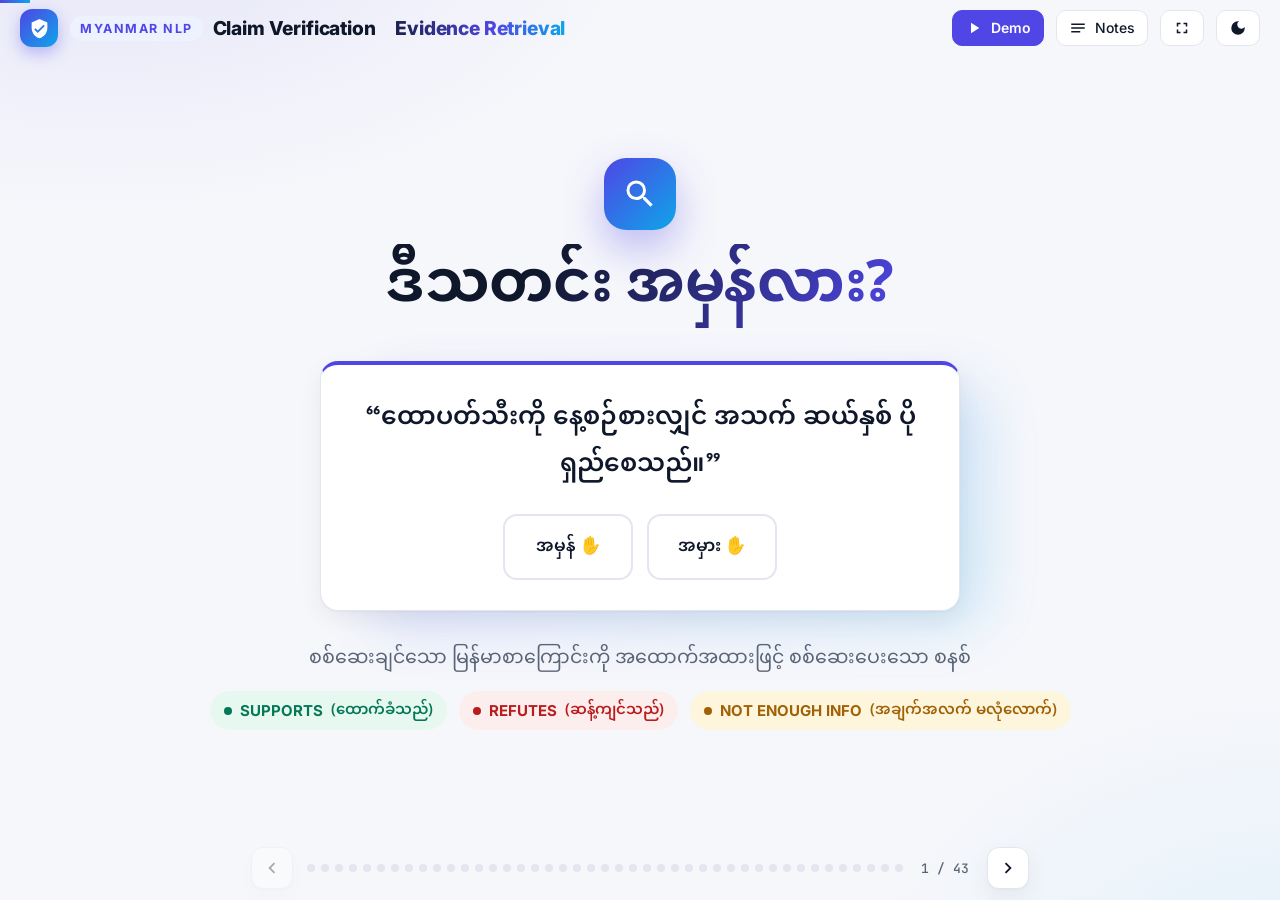
==== commit 571d8e17: "fix: bigram slide" ====
--- a/web/static/presentation.html
+++ b/web/static/presentation.html
@@ -714,6 +714,15 @@
     .pa-ba-stat .n { font: 800 clamp(34px, 3.6vw, 46px) Inter; line-height: 1; }
     .pa-ba-stat small { display: block; font: 700 11px Inter; letter-spacing: .1em; color: var(--muted); margin-top: 6px; }
     .pa-ba-stat .pa-arrow { transform: rotate(90deg); }
+    .pa-keep { display: flex; flex-direction: column; }
+    .pa-keep .pa-ba-stat { flex: 1; flex-direction: row; gap: 18px; margin-top: 16px; padding-top: 14px; border-top: 1px dashed var(--border); }
+    .pa-keep .pa-ba-stat .pa-arrow { transform: none; }
+    .pa-side { display: grid; gap: 14px; align-content: start; }
+    .pa-side .card { padding: 16px 18px; }
+    .pa-side .grams { font: 15px/1.9 var(--mm); color: var(--text); margin: 0; }
+    .pa-side .hot { background: var(--accent-soft); border-color: transparent; box-shadow: none; }
+    .pa-side .note { font: 15px/1.7 Inter; color: var(--text); margin: 0; }
+    .pa-side .big { font: 800 26px Inter; color: var(--accent); }
 
     .pa-shot { padding: 10px; }
     .pa-head { align-items: center; margin-bottom: 6px; }
@@ -1436,55 +1445,23 @@
               <li>၏၊ ရဲ့ - ပိုင်ဆိုင်မှုပြပုဒ်</li>
             </ul>
           </div>
-          <div class="card keep">
+          <div class="card keep pa-keep">
             <div class="rg-mini" style="color:var(--sup)">Negative</div>
             <ul>
               <li>အငြင်းစကားလုံး - “မ”</li>
               <li>ကိန်းဂဏန်း</li>
             </ul>
-          </div>
-          <div class="card pa-ba-stat">
-            <div><div class="n">13</div><small>Before · SYLLABLES</small></div>
-            <span class="pa-arrow"><i data-i="arrow"></i></span>
-            <div><div class="n rg-grad">11</div><small>After · TOKENS</small></div>
-          </div>
-        </div>
-      </div>
-    </section>
-
-    <!-- PA 8 · A3 fit & transform -->
-    <section class="slide" aria-label="Pipeline A · A3 Fit and transform">
-      <div class="frame">
-        <div class="rg-head pa-head"><!-- <span class="kicker"><i data-i="doc"></i> A3 TF-IDF</span> --><div class="rg-stage" style="flex:none;margin-left:auto"><span>A1 Clean</span><span>A2 Segmentation</span><span class="on">A3 TF-IDF</span><span>A4 Naive Bayes</span></div></div>
-        <h2 class="title">A3 · TF-IDF Vectorization</h2>
-        <p class="lead" style="max-width:none;margin:-6px 0 18px">Vocabulary နဲ့ IDF ကို corpus ကနေ တစ်ခါပဲ သင်တယ်။ ဒါကြောင့် claim နဲ့ document ကို column တူတူနဲ့ နှိုင်းယှဉ်လို့ ရတယ်</p>
-        <div class="pa-fit">
-          <div class="col">
-            <div class="card"><div class="rg-mini">Unigram – 11 syllables</div><p class="grams">အ, ဘိ, ဓမ္မာ, ပိ, ဋ, ကတ်, ကျမ်း, ၅, ကျမ်း, ပါ, ဝင်</p></div>
+            <div class="pa-ba-stat">
+              <div><div class="n">13</div><small>Before · SYLLABLES</small></div>
+              <span class="pa-arrow"><i data-i="arrow"></i></span>
+              <div><div class="n rg-grad">11</div><small>After · TOKENS</small></div>
+            </div>
+          </div>
+          <div class="pa-side">
             <div class="card"><div class="rg-mini">Bigram – 10 pairs</div><p class="grams">အ_ဘိ, ဘိ_ဓမ္မာ, ဓမ္မာ_ပိ, ပိ_ဋ, ဋ_ကတ်, ကတ်_ကျမ်း, ကျမ်း_၅, ၅_ကျမ်း, ကျမ်း_ပါ, ပါ_ဝင်</p></div>
-          </div>
-          <div class="col">
-            <div class="card hot"><div class="rg-mini">Fit · once, on the corpus</div><p class="note" style="color:var(--text)">Learn <b class="big">2,812</b> columns (syllables + pairs) and their IDF weights</p></div>
-            <div class="two">
-              <div class="card"><div class="rg-mini">Transform · Corpus</div><p class="note" style="color:var(--text)">Document matrix</p><div class="big">35 × 2,812</div></div>
-              <div class="card"><div class="rg-mini">Transform · Claim</div><p class="note" style="color:var(--text)">Claim vector</p><div class="big">1 × 2,812</div></div>
-            </div>
-            <p class="note">Every vector is scaled to length 1, so comparing two vectors later is a simple dot product.</p>
-          </div>
-          <div class="card pa-mtx">
-            <div class="rg-mini">TF-IDF Matrix (Vectorization)</div>
-            <table>
-              <thead><tr><th></th><th>အ</th><th>ဘိ</th><th>ဓမ္မာ</th><th>ကတ်</th></tr></thead>
-              <tbody>
-                <tr><td>Doc 1</td><td class="h">0.45</td><td>0.32</td><td>0.18</td><td>0.25</td></tr>
-                <tr><td>Doc 2</td><td>0.32</td><td class="z">0.00</td><td>0.18</td><td class="z">0.00</td></tr>
-                <tr><td>Doc 3</td><td>0.18</td><td class="z">0.00</td><td>0.19</td><td>0.25</td></tr>
-                <tr><td>…</td><td>…</td><td>…</td><td>…</td><td>…</td></tr>
-              </tbody>
-            </table>
-          </div>
-        </div>
-        <div class="card pa-out"><span class="badge">OUTPUT</span><p>Document matrix + claim vector, in the same columns. <b>Both are reused by Pipeline B.</b></p></div>
+            <div class="card hot"><div class="rg-mini">Fit · once, on the corpus</div><p class="note">Learn <b class="big">2,812</b> columns (syllables + pairs) and their IDF weights</p></div>
+          </div>
+        </div>
       </div>
     </section>
 
